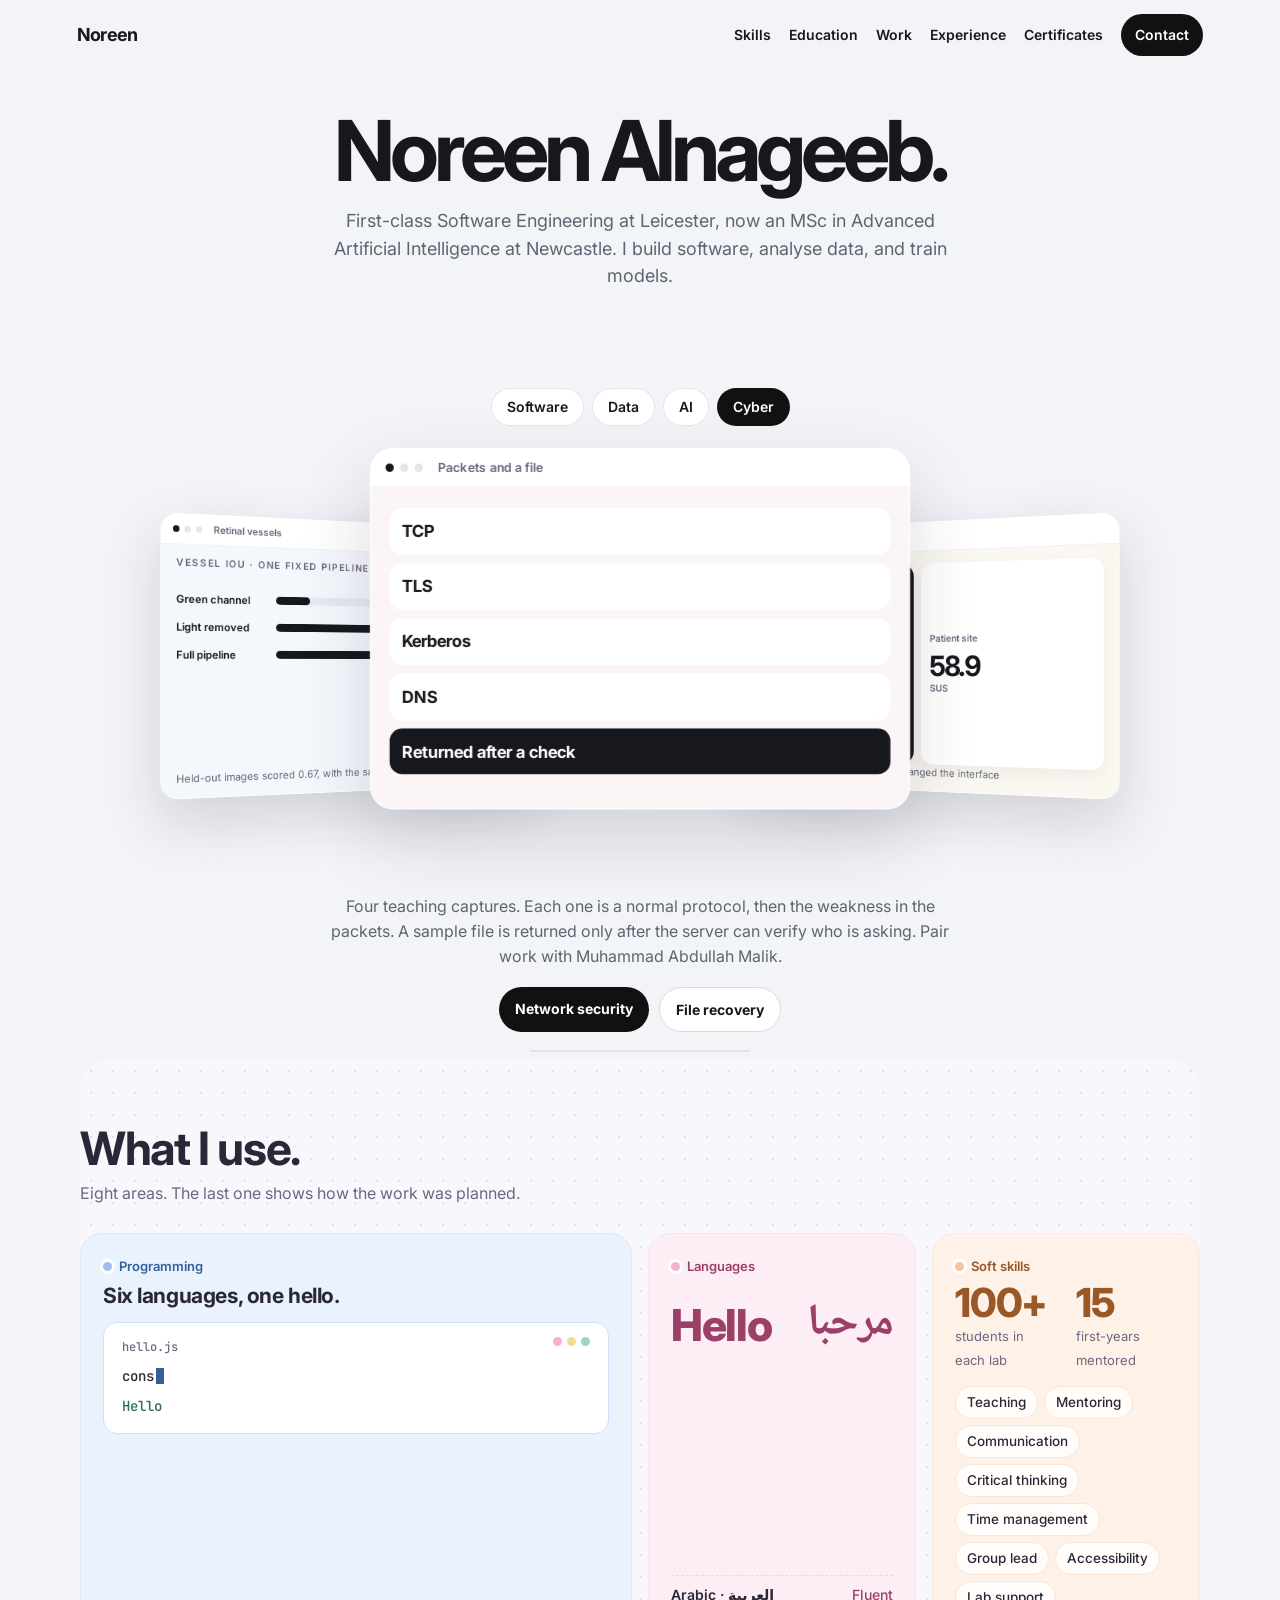
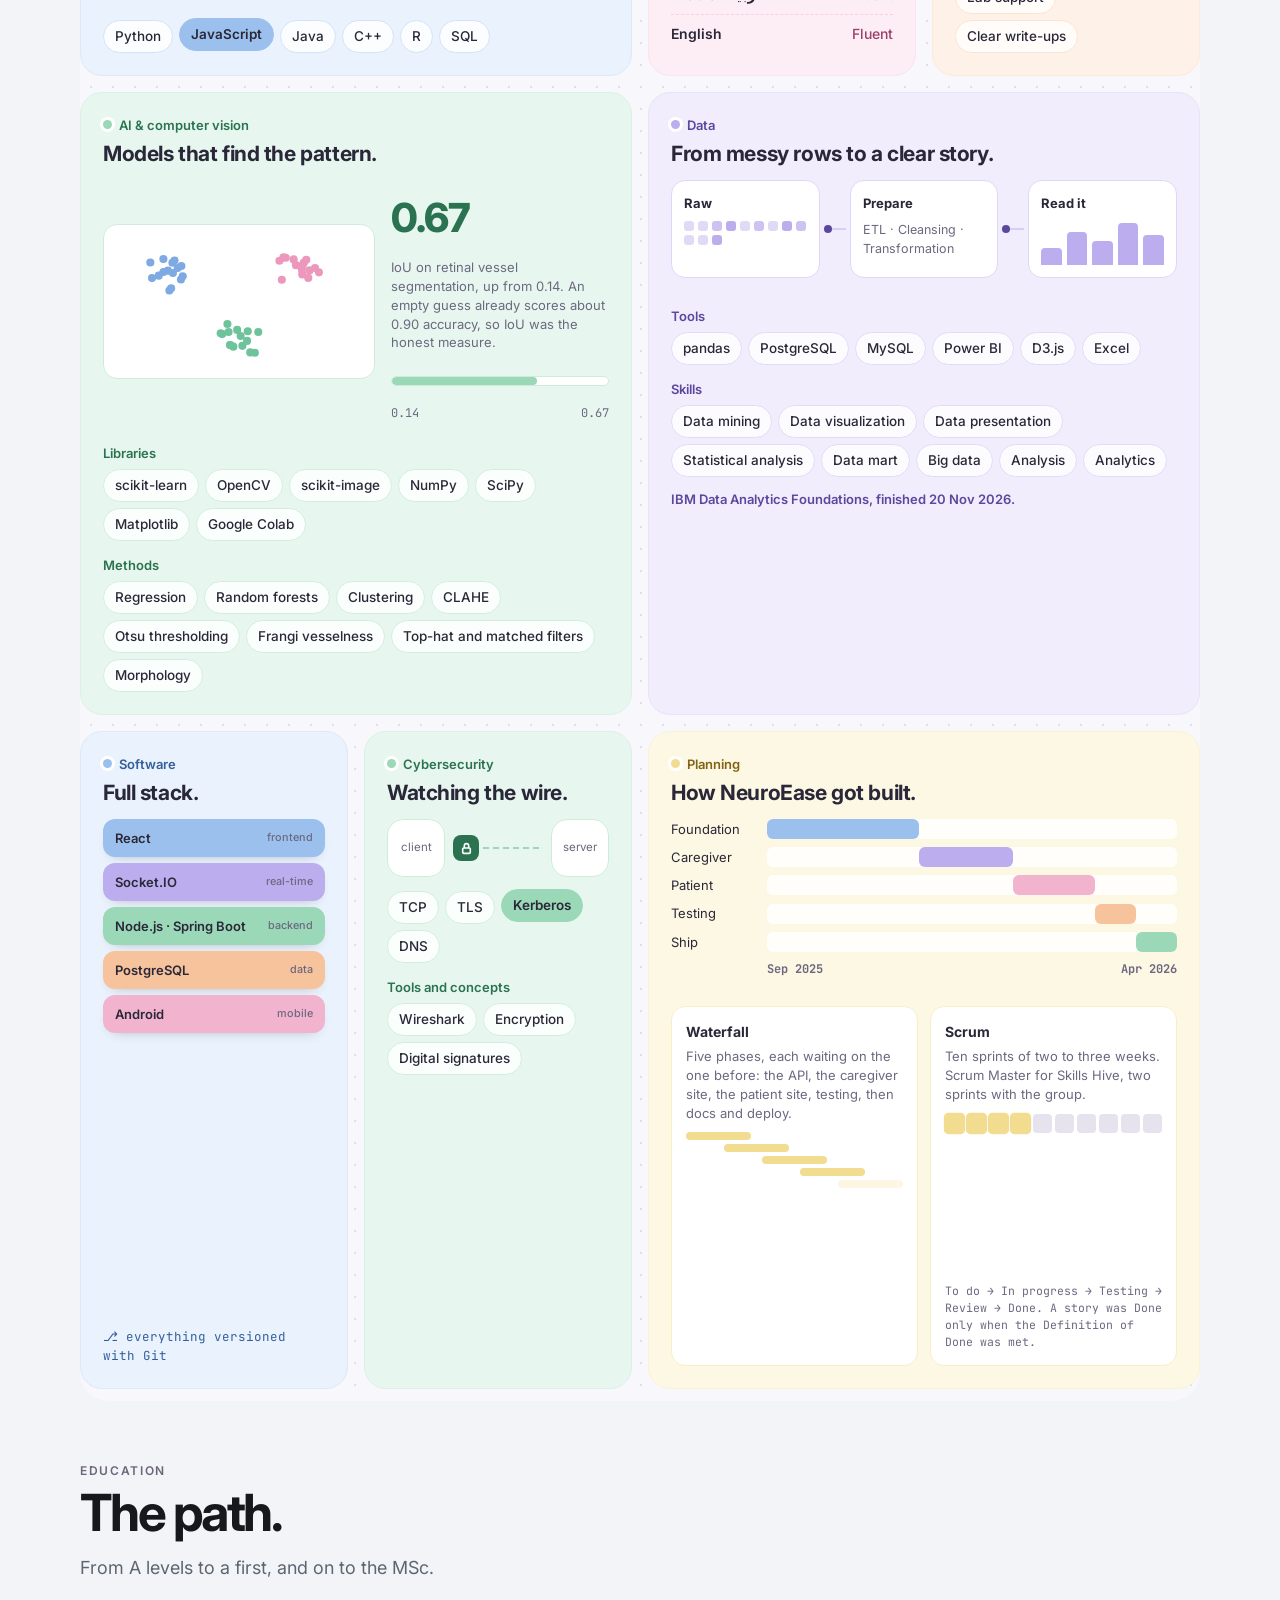
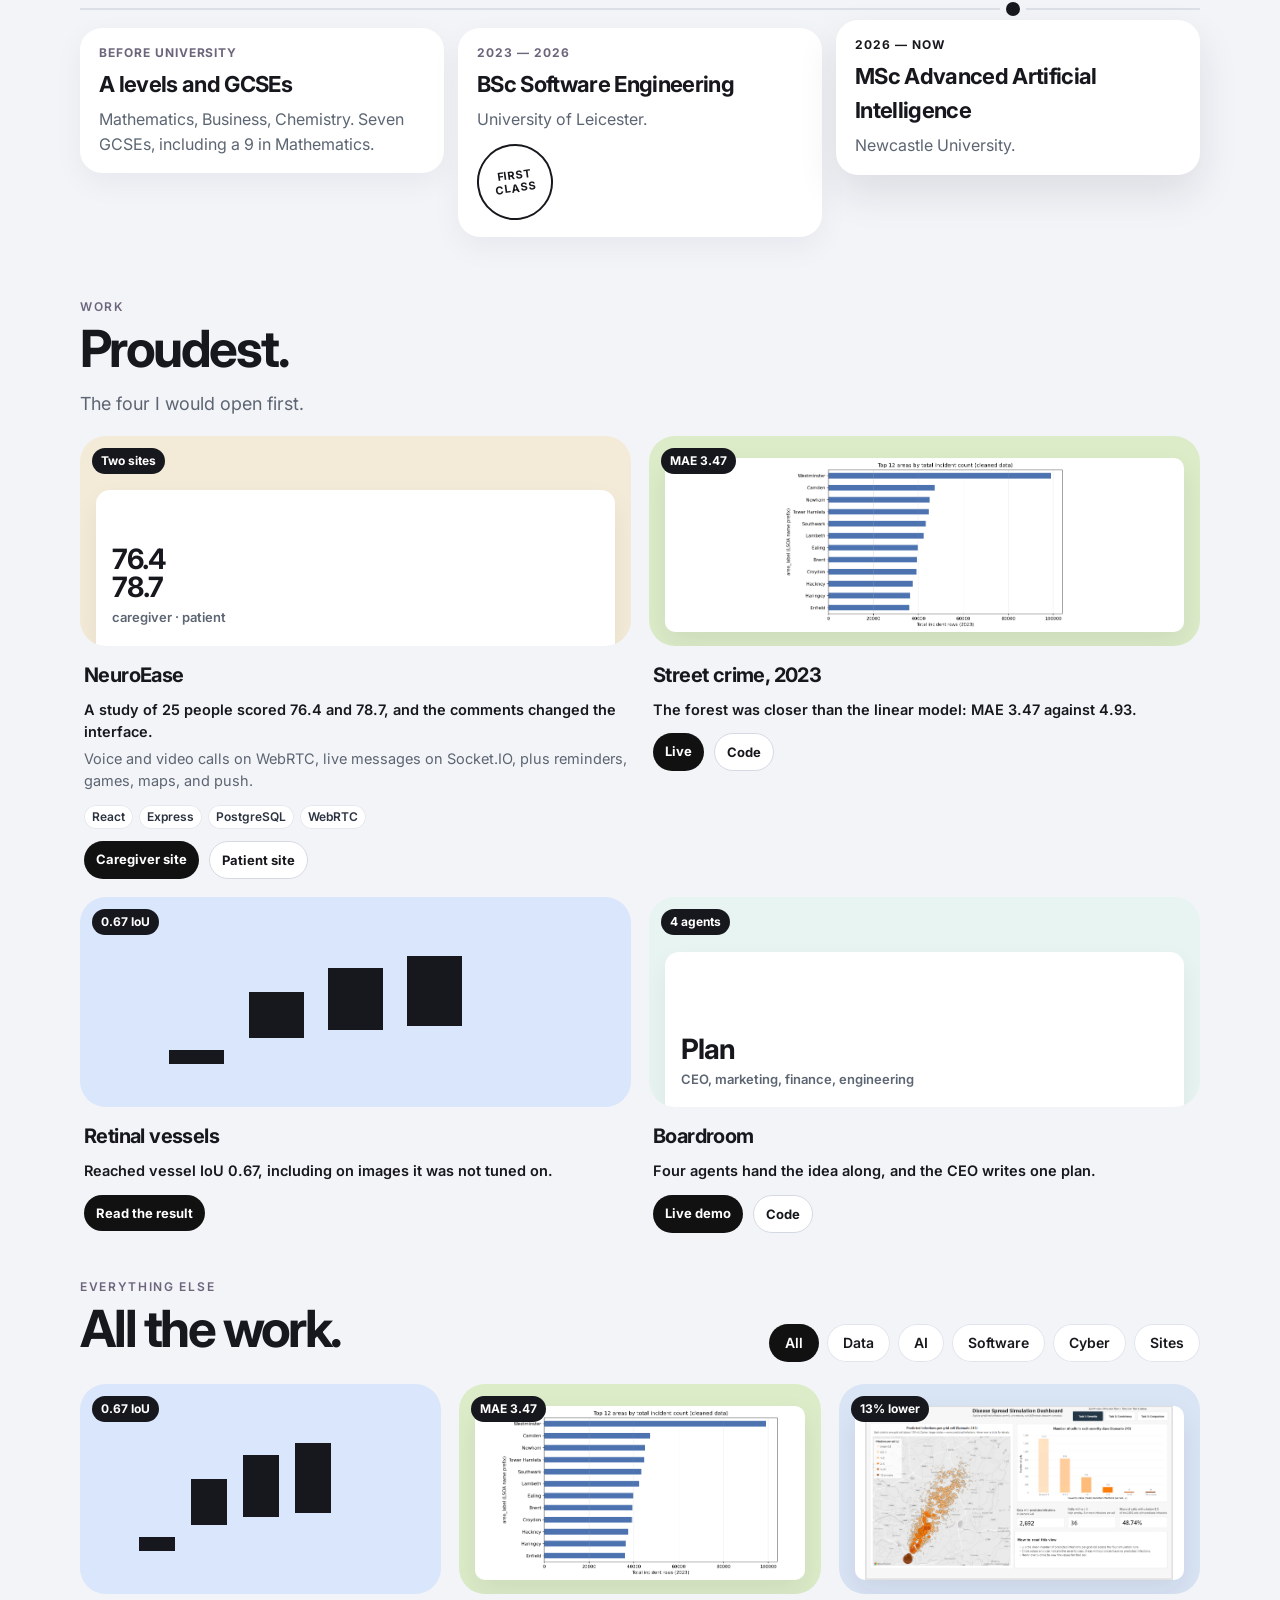
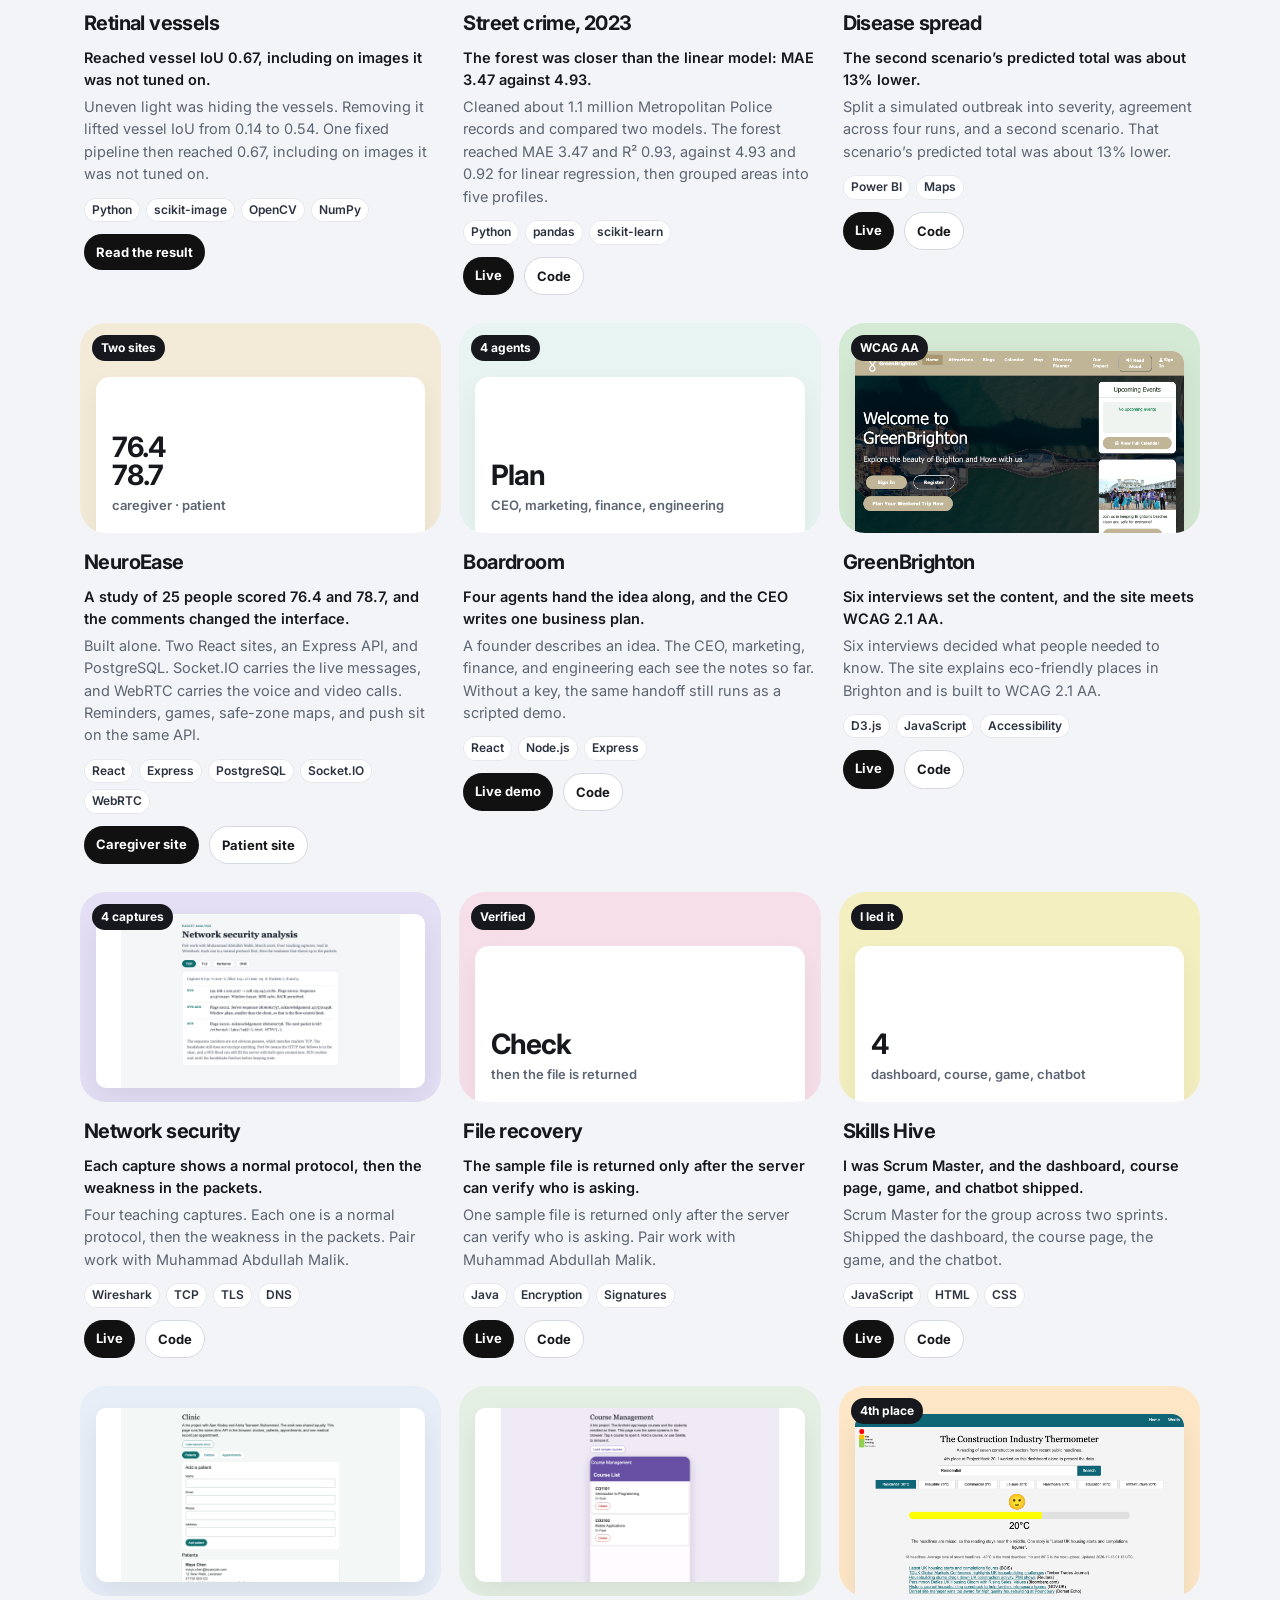
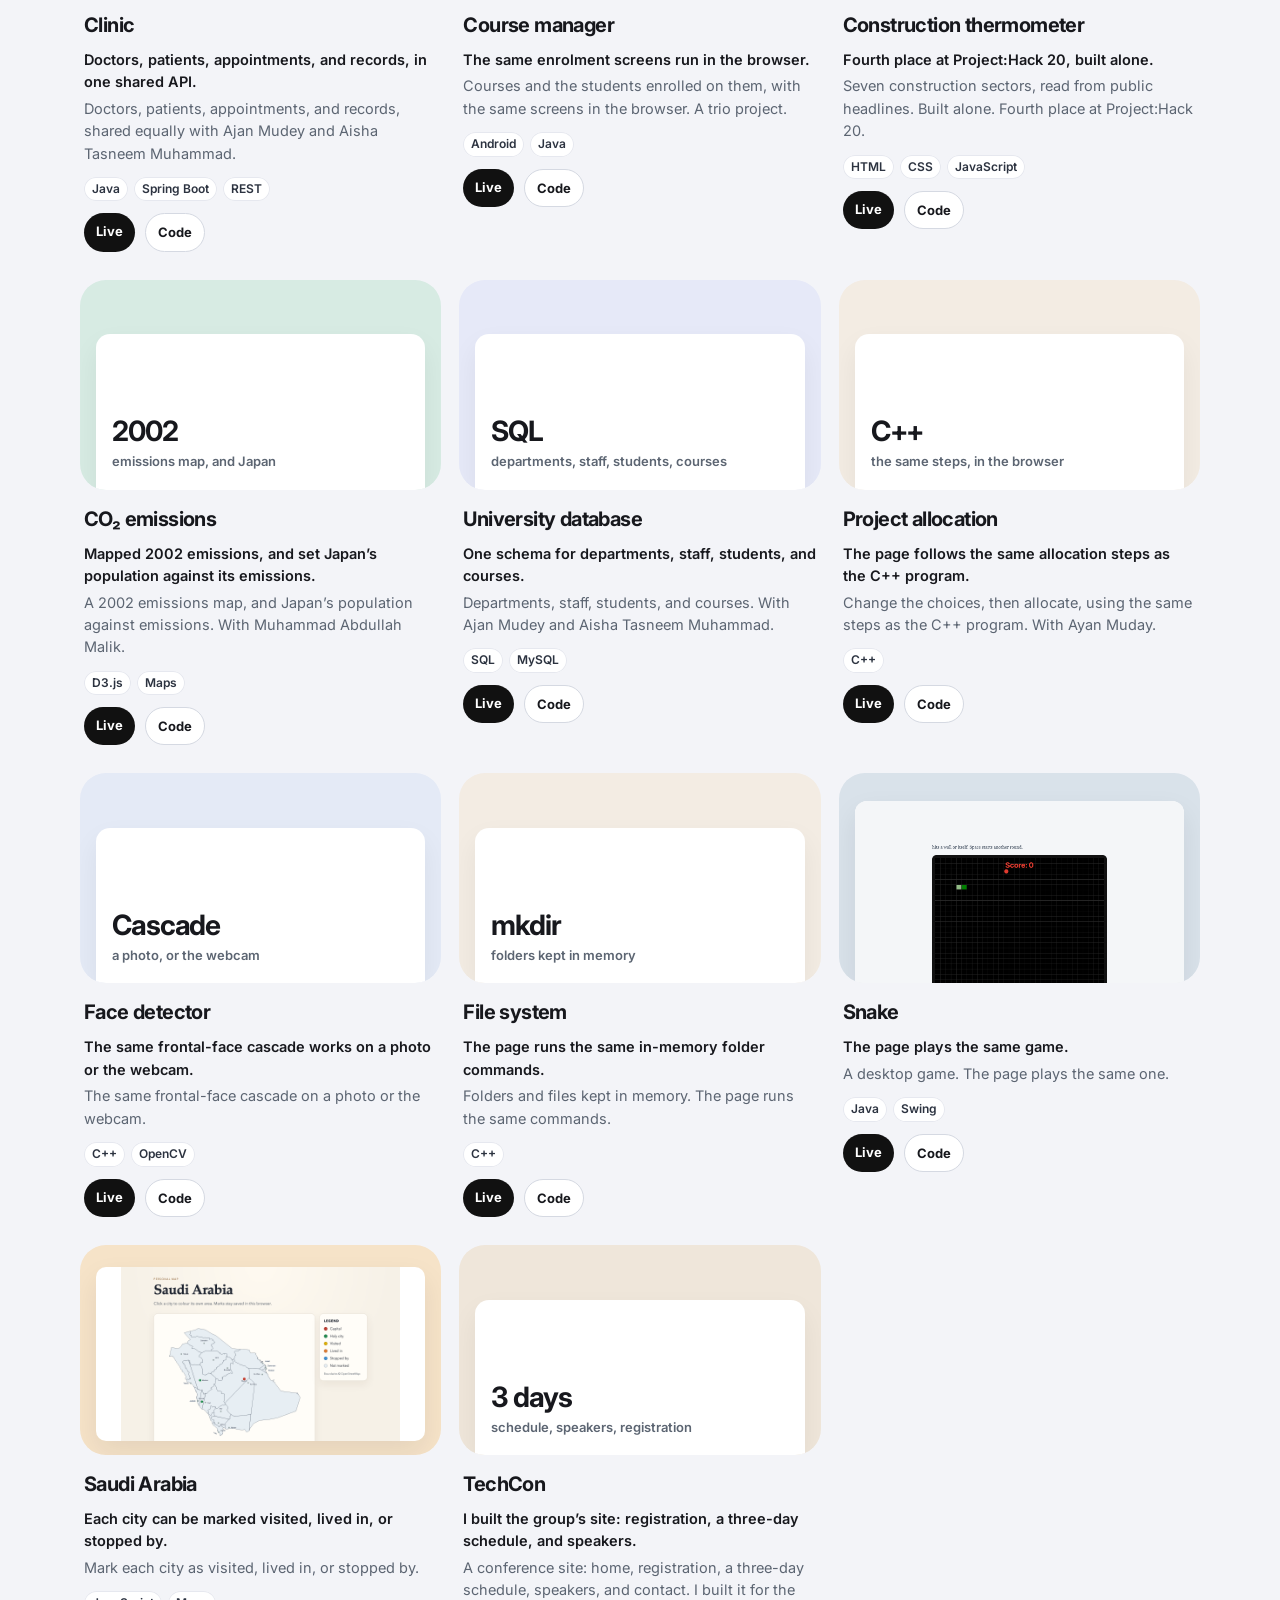
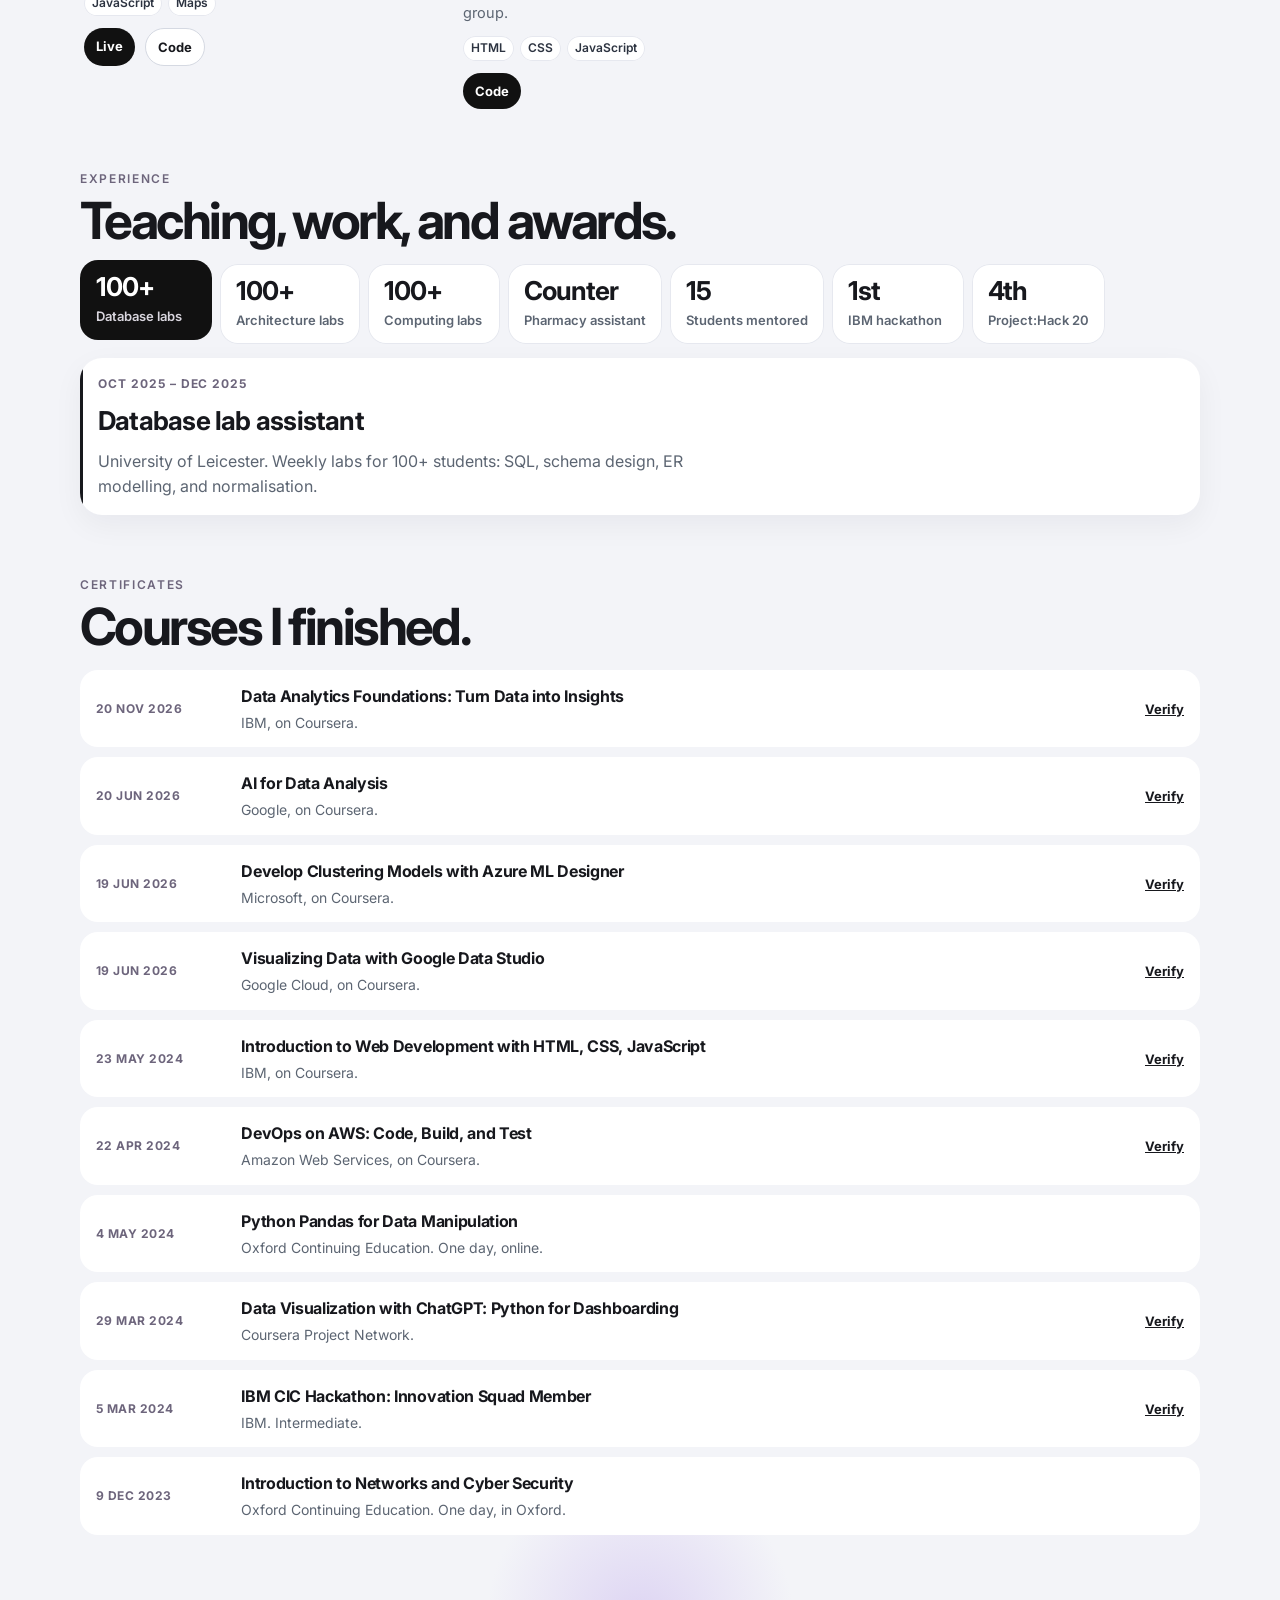
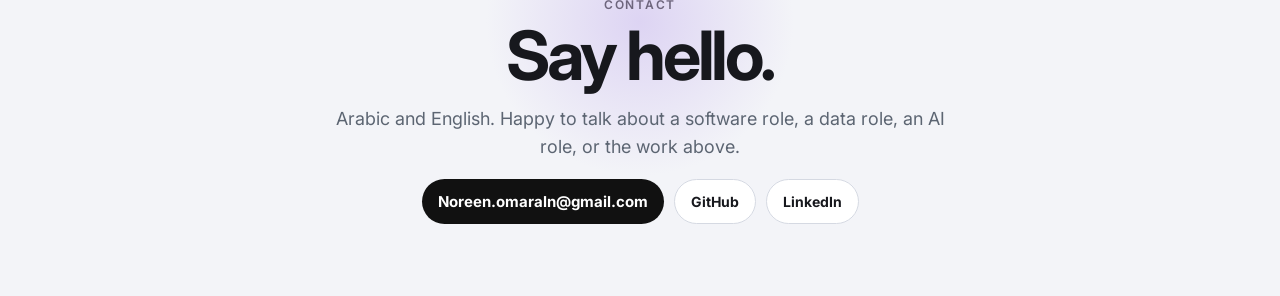
==== index.html @ 2e65e75d "Replace the skills section with the coloured bento, and drop the line above the name." ====
<!DOCTYPE html>
<html lang="en">
<head>
    <meta charset="UTF-8">
    <meta name="viewport" content="width=device-width, initial-scale=1.0">
    <title>Noreen Alnageeb</title>
    <meta name="description" content="Noreen Alnageeb. Software, data, and AI. MSc Advanced Artificial Intelligence at Newcastle. First-class Software Engineering at Leicester.">
    <link rel="preconnect" href="https://fonts.googleapis.com">
    <link rel="preconnect" href="https://fonts.gstatic.com" crossorigin>
    <link href="https://fonts.googleapis.com/css2?family=IBM+Plex+Mono:wght@500&family=Inter:wght@400;500;600;700;800&family=JetBrains+Mono:wght@400;600&family=Noto+Naskh+Arabic:wght@600&display=swap" rel="stylesheet">
    <link rel="stylesheet" href="style.css?v=23">
</head>
<body>
<nav>
    <a class="mark" href="#top">Noreen</a>
    <div class="nav-links">
        <a href="#skills">Skills</a>
        <a href="#education">Education</a>
        <a href="#work">Work</a>
        <a href="#experience">Experience</a>
        <a href="#certificates">Certificates</a>
        <a class="nav-btn" href="#contact">Contact</a>
    </div>
</nav>
<main id="top">
    <header class="hero">
        <h1>Noreen Alnageeb.</h1>
        <p class="lede">First-class Software Engineering at Leicester, now an MSc in Advanced Artificial Intelligence at Newcastle. I build software, analyse data, and train models.</p>
    </header>

    <section class="studio" id="studio" data-theme="software" aria-label="Four kinds of work">
        <div class="prompts" role="tablist" aria-label="Choose a kind of work">
            <button type="button" role="tab" data-show="0" aria-selected="true">Software</button>
            <button type="button" role="tab" data-show="1" aria-selected="false">Data</button>
            <button type="button" role="tab" data-show="2" aria-selected="false">AI</button>
            <button type="button" role="tab" data-show="3" aria-selected="false">Cyber</button>
        </div>
        <div class="orbit" id="orbit">
            <article class="scene" data-scene="0" data-slot="0">
                <div class="window">
                    <div class="chrome"><i></i><i></i><i></i><span>NeuroEase</span></div>
                    <div class="screen warm">
                        <div class="duo">
                            <div class="pane">
                                <small>Caregiver site</small>
                                <strong data-count="76.4">76.4</strong>
                                <span>SUS</span>
                            </div>
                            <div class="pane">
                                <small>Patient site</small>
                                <strong data-count="78.7">78.7</strong>
                                <span>SUS</span>
                            </div>
                        </div>
                        <p class="foot">25 people · the written comments changed the interface</p>
                    </div>
                </div>
            </article>
            <article class="scene" data-scene="1" data-slot="1">
                <div class="window">
                    <div class="chrome"><i></i><i></i><i></i><span>Street crime · 2023</span></div>
                    <div class="screen mint">
                        <p class="mini-k">Test error · lower is closer</p>
                        <div class="cols">
                            <div class="col"><i style="--h:132px"></i><b>4.93</b><span>Linear</span></div>
                            <div class="col win"><i style="--h:92px"></i><b>3.47</b><span>Forest</span></div>
                        </div>
                        <p class="foot">R² 0.92 and 0.93 · about 1.1 million records</p>
                    </div>
                </div>
            </article>
            <article class="scene" data-scene="2" data-slot="2">
                <div class="window">
                    <div class="chrome"><i></i><i></i><i></i><span>Retinal vessels</span></div>
                    <div class="screen ice">
                        <p class="mini-k">Vessel IoU · one fixed pipeline</p>
                        <ul class="iou">
                            <li><span>Green channel</span><i style="--w:14%"></i><b>0.14</b></li>
                            <li><span>Light removed</span><i style="--w:54%"></i><b>0.54</b></li>
                            <li><span>Full pipeline</span><i style="--w:67%"></i><b>0.67</b></li>
                        </ul>
                        <p class="foot">Held-out images scored 0.67, with the same settings</p>
                    </div>
                </div>
            </article>
            <article class="scene" data-scene="3" data-slot="-1">
                <div class="window">
                    <div class="chrome"><i></i><i></i><i></i><span>Packets and a file</span></div>
                    <div class="screen blush">
                        <ol class="pkts">
                            <li style="--i:0">TCP</li>
                            <li style="--i:1">TLS</li>
                            <li style="--i:2">Kerberos</li>
                            <li style="--i:3">DNS</li>
                            <li class="ok" style="--i:4">Returned after a check</li>
                        </ol>
                    </div>
                </div>
            </article>
        </div>
        <div class="stage-copy">
            <p class="stage-line" id="stage-line">Built alone. The caregiver and the patient each have their own site, with WebRTC calls and live messages. A study with 25 people scored 76.4 and 78.7, and the written comments changed the interface.</p>
            <p class="stage-links" id="stage-links">
                <a class="btn" href="https://neuroease-dashboard.onrender.com/">Caregiver site</a>
                <a class="text-link" href="https://neuroease-patient.onrender.com/">Patient site</a>
            </p>
        </div>
        <div class="meter" aria-hidden="true"><i id="meter"></i></div>
    </section>

    <section id="skills" class="reveal">
        <div class="sk-head">
            <h2>What I use.</h2>
            <p>Eight areas. The last one shows how the work was planned.</p>
        </div>
        <div class="bento">
            <article class="tile s2 blue" style="--i:0">
                <div class="tag"><i></i>Programming</div>
                <h3>Six languages, one hello.</h3>
                <div class="term" aria-hidden="true">
                    <div class="meta"><span id="sk-fname">hello.py</span><b><i></i><i></i><i></i></b></div>
                    <div><span id="sk-type"></span><span class="caret"></span></div>
                    <div class="out" id="sk-out">Hello</div>
                </div>
                <ul class="chips push" id="sk-langs">
                    <li>Python</li><li>JavaScript</li><li>Java</li><li>C++</li><li>R</li><li>SQL</li>
                </ul>
            </article>
            <article class="tile pink" style="--i:1">
                <div class="tag"><i></i>Languages</div>
                <div class="hello" aria-hidden="true"><span lang="ar" dir="rtl">مرحبا</span><span>Hello</span></div>
                <div class="push">
                    <div class="lvl"><b>Arabic · العربية</b><span>Fluent</span></div>
                    <div class="lvl"><b>English</b><span>Fluent</span></div>
                </div>
            </article>
            <article class="tile peach" style="--i:2">
                <div class="tag"><i></i>Soft skills</div>
                <div class="nums">
                    <div><b data-count="100" data-suffix="+">0</b><span>students in each lab</span></div>
                    <div><b data-count="15">0</b><span>first-years mentored</span></div>
                </div>
                <ul class="chips push"><li>Teaching</li><li>Mentoring</li><li>Communication</li><li>Critical thinking</li><li>Time management</li><li>Group lead</li><li>Accessibility</li><li>Lab support</li><li>Clear write-ups</li></ul>
            </article>
            <article class="tile s2 mint" style="--i:3">
                <div class="tag"><i></i>AI &amp; computer vision</div>
                <h3>Models that find the pattern.</h3>
                <div class="ai-wrap">
                    <svg class="scatter" id="sk-scatter" viewBox="0 0 300 170" role="img" aria-label="Dots grouping into three clusters"></svg>
                    <div class="iou">
                        <b>0.67</b>
                        <p>IoU on retinal vessel segmentation, up from 0.14. An empty guess already scores about 0.90 accuracy, so IoU was the honest measure.</p>
                        <div class="meter"><i></i></div>
                        <div class="meter-l"><span>0.14</span><span>0.67</span></div>
                    </div>
                </div>
                <div class="sub">Libraries</div>
                <ul class="chips"><li>scikit-learn</li><li>OpenCV</li><li>scikit-image</li><li>NumPy</li><li>SciPy</li><li>Matplotlib</li><li>Google Colab</li></ul>
                <div class="sub">Methods</div>
                <ul class="chips"><li>Regression</li><li>Random forests</li><li>Clustering</li><li>CLAHE</li><li>Otsu thresholding</li><li>Frangi vesselness</li><li>Top-hat and matched filters</li><li>Morphology</li></ul>
            </article>
            <article class="tile s2 lav" style="--i:4">
                <div class="tag"><i></i>Data</div>
                <h3>From messy rows to a clear story.</h3>
                <div class="pipe">
                    <div class="stage"><b>Raw</b><div class="raw" aria-hidden="true"><i></i><i></i><i></i><i></i><i></i><i></i><i></i><i></i><i></i><i></i><i></i><i></i></div></div>
                    <div class="conn" aria-hidden="true"></div>
                    <div class="stage"><b>Prepare</b><small>ETL · Cleansing · Transformation</small></div>
                    <div class="conn b" aria-hidden="true"></div>
                    <div class="stage"><b>Read it</b><div class="bars" aria-hidden="true"><i style="--h:40%"></i><i style="--h:75%"></i><i style="--h:55%"></i><i style="--h:95%"></i><i style="--h:68%"></i></div></div>
                </div>
                <div class="sub">Tools</div>
                <ul class="chips"><li>pandas</li><li>PostgreSQL</li><li>MySQL</li><li>Power BI</li><li>D3.js</li><li>Excel</li></ul>
                <div class="sub">Skills</div>
                <ul class="chips"><li>Data mining</li><li>Data visualization</li><li>Data presentation</li><li>Statistical analysis</li><li>Data mart</li><li>Big data</li><li>Analysis</li><li>Analytics</li></ul>
                <p class="note">IBM Data Analytics Foundations, finished 20 Nov 2026.</p>
            </article>
            <article class="tile blue" style="--i:5">
                <div class="tag"><i></i>Software</div>
                <h3>Full stack.</h3>
                <div class="stack">
                    <div class="layer" style="--n:0;--b:var(--blue)">React <small>frontend</small></div>
                    <div class="layer" style="--n:1;--b:var(--lav)">Socket.IO <small>real-time</small></div>
                    <div class="layer" style="--n:2;--b:var(--mint)">Node.js · Spring Boot <small>backend</small></div>
                    <div class="layer" style="--n:3;--b:var(--peach)">PostgreSQL <small>data</small></div>
                    <div class="layer" style="--n:4;--b:var(--pink)">Android <small>mobile</small></div>
                </div>
                <div class="git push">⎇ everything versioned with Git</div>
            </article>
            <article class="tile mint" style="--i:6">
                <div class="tag"><i></i>Cybersecurity</div>
                <h3>Watching the wire.</h3>
                <div class="net" aria-hidden="true">
                    <div class="node">client</div>
                    <div class="wire"><div class="pkt"><svg viewBox="0 0 24 24" fill="none" stroke="#fff" stroke-width="3"><rect x="5" y="11" width="14" height="10" rx="2"/><path d="M8 11V7a4 4 0 0 1 8 0v4"/></svg></div></div>
                    <div class="node">server</div>
                </div>
                <ul class="chips" id="sk-proto"><li>TCP</li><li>TLS</li><li>Kerberos</li><li>DNS</li></ul>
                <div class="sub">Tools and concepts</div>
                <ul class="chips"><li>Wireshark</li><li>Encryption</li><li>Digital signatures</li></ul>
            </article>
            <article class="tile s2 butter" style="--i:7">
                <div class="tag"><i></i>Planning</div>
                <h3>How NeuroEase got built.</h3>
                <div class="gantt">
                    <span>Foundation</span><div class="track"><i style="--l:0%;--w:37%;--c:var(--blue)"></i></div>
                    <span>Caregiver</span><div class="track"><i style="--l:37%;--w:23%;--c:var(--lav);transition-delay:.15s"></i></div>
                    <span>Patient</span><div class="track"><i style="--l:60%;--w:20%;--c:var(--pink);transition-delay:.3s"></i></div>
                    <span>Testing</span><div class="track"><i style="--l:80%;--w:10%;--c:var(--peach);transition-delay:.45s"></i></div>
                    <span>Ship</span><div class="track"><i style="--l:90%;--w:10%;--c:var(--mint);transition-delay:.6s"></i></div>
                    <div class="axis"><span>Sep 2025</span><span>Apr 2026</span></div>
                </div>
                <div class="minis push">
                    <div class="mini">
                        <b>Waterfall</b>
                        <p>Five phases, each waiting on the one before: the API, the caregiver site, the patient site, testing, then docs and deploy.</p>
                        <div class="falls" id="sk-falls"><i style="--n:0"></i><i style="--n:1"></i><i style="--n:2"></i><i style="--n:3"></i><i style="--n:4"></i></div>
                    </div>
                    <div class="mini">
                        <b>Scrum</b>
                        <p>Ten sprints of two to three weeks. Scrum Master for Skills Hive, two sprints with the group.</p>
                        <div class="sprints" id="sk-sprints"><i></i><i></i><i></i><i></i><i></i><i></i><i></i><i></i><i></i><i></i></div>
                        <div class="cols">To do → In progress → Testing → Review → Done. A story was Done only when the Definition of Done was met.</div>
                    </div>
                </div>
            </article>
        </div>
    </section>

    <section id="education" class="reveal">
        <p class="kicker">Education</p>
        <h2>The path.</h2>
        <p class="lede">From A levels to a first, and on to the MSc.</p>
        <div class="rail">
            <div class="rail-line" aria-hidden="true"><i class="bead"></i></div>
            <div class="stops" role="tablist" aria-label="Education">
                <button type="button" class="stop" role="tab" data-edu="0" aria-selected="false">
                    <p class="year">Before university</p>
                    <h3>A levels and GCSEs</h3>
                    <p>Mathematics, Business, Chemistry. Seven GCSEs, including a 9 in Mathematics.</p>
                </button>
                <button type="button" class="stop" role="tab" data-edu="1" aria-selected="false">
                    <p class="year">2023 — 2026</p>
                    <h3>BSc Software Engineering</h3>
                    <p>University of Leicester.</p>
                    <span class="stamp">First<br>class</span>
                </button>
                <button type="button" class="stop now is-on" role="tab" data-edu="2" aria-selected="true">
                    <p class="year">2026 — now</p>
                    <h3>MSc Advanced Artificial Intelligence</h3>
                    <p>Newcastle University.</p>
                </button>
            </div>
        </div>
    </section>

    <section id="work" class="reveal">
        <p class="kicker">Work</p>
        <h2>Proudest.</h2>
        <p class="lede">The four I would open first.</p>
        <div class="proud">
            <article class="pcard tilt">
                <a class="pmedia" style="--mat:#f3ead8" href="https://neuroease-dashboard.onrender.com/" aria-label="NeuroEase"><span class="flag">Two sites</span><span class="paper" aria-hidden="true"><b>76.4</b><b>78.7</b><small>caregiver · patient</small></span></a>
                <div class="pbody">
                    <h3><a href="https://neuroease-dashboard.onrender.com/">NeuroEase</a></h3>
                    <p class="got">A study of 25 people scored 76.4 and 78.7, and the comments changed the interface.</p>
                    <p class="did">Voice and video calls on WebRTC, live messages on Socket.IO, plus reminders, games, maps, and push.</p>
                    <ul class="boxes"><li>React</li><li>Express</li><li>PostgreSQL</li><li>WebRTC</li></ul>
                    <p class="links mini"><a href="https://neuroease-dashboard.onrender.com/">Caregiver site</a><a class="ghost" href="https://neuroease-patient.onrender.com/">Patient site</a></p>
                </div>
            </article>
            <article class="pcard tilt">
                <a class="pmedia fit" style="--mat:#dcecc8" href="https://nno3.github.io/street-crime/"><span class="flag">MAE 3.47</span><img src="images/crime.png" alt="Bar chart of London areas with the most street incidents in 2023."></a>
                <div class="pbody">
                    <h3><a href="https://nno3.github.io/street-crime/">Street crime, 2023</a></h3>
                    <p class="got">The forest was closer than the linear model: MAE 3.47 against 4.93.</p>
                    <p class="links mini"><a href="https://nno3.github.io/street-crime/">Live</a><a class="ghost" href="https://github.com/nno3/street-crime">Code</a></p>
                </div>
            </article>
            <article class="pcard tilt">
                <a class="pmedia retina" style="--mat:#d9e6fb" href="retina.html" aria-label="Retinal vessels"><span class="flag">0.67 IoU</span></a>
                <div class="pbody">
                    <h3><a href="retina.html">Retinal vessels</a></h3>
                    <p class="got">Reached vessel IoU 0.67, including on images it was not tuned on.</p>
                    <p class="links mini"><a href="retina.html">Read the result</a></p>
                </div>
            </article>
            <article class="pcard tilt">
                <a class="pmedia" style="--mat:#e7f4f1" href="boardroom/index.html" aria-label="Boardroom"><span class="flag">4 agents</span><span class="paper" aria-hidden="true"><b>Plan</b><small>CEO, marketing, finance, engineering</small></span></a>
                <div class="pbody">
                    <h3><a href="boardroom/index.html">Boardroom</a></h3>
                    <p class="got">Four agents hand the idea along, and the CEO writes one plan.</p>
                    <p class="links mini"><a href="boardroom/index.html">Live demo</a><a class="ghost" href="https://github.com/nno3/boardroom">Code</a></p>
                </div>
            </article>
        </div>
        <div class="work-head">
            <div>
                <p class="kicker">Everything else</p>
                <h2>All the work.</h2>
            </div>
            <div class="filters" role="tablist" aria-label="Filter projects">
                <button type="button" data-filter="all" aria-selected="true">All</button>
                <button type="button" data-filter="data" aria-selected="false">Data</button>
                <button type="button" data-filter="ai" aria-selected="false">AI</button>
                <button type="button" data-filter="software" aria-selected="false">Software</button>
                <button type="button" data-filter="cyber" aria-selected="false">Cyber</button>
                <button type="button" data-filter="site" aria-selected="false">Sites</button>
            </div>
        </div>
        <div class="grid" id="grid">
            <article class="pcard" data-kind="ai">
                <a class="pmedia retina" style="--mat:#d9e6fb" href="retina.html" aria-label="Retinal vessel result"><span class="flag">0.67 IoU</span></a>
                <div class="pbody">
                    <h3><a href="retina.html">Retinal vessels</a></h3>
                    <p class="got">Reached vessel IoU 0.67, including on images it was not tuned on.</p>
                    <p class="did">Uneven light was hiding the vessels. Removing it lifted vessel IoU from 0.14 to 0.54. One fixed pipeline then reached 0.67, including on images it was not tuned on.</p>
                    <ul class="boxes"><li>Python</li><li>scikit-image</li><li>OpenCV</li><li>NumPy</li></ul>
                    <p class="links mini"><a href="retina.html">Read the result</a></p>
                </div>
            </article>
            <article class="pcard" data-kind="data">
                <a class="pmedia fit" style="--mat:#dcecc8" href="https://nno3.github.io/street-crime/"><span class="flag">MAE 3.47</span><img src="images/crime.png" alt="Bar chart of London areas with the most street incidents in 2023."></a>
                <div class="pbody">
                    <h3><a href="https://nno3.github.io/street-crime/">Street crime, 2023</a></h3>
                    <p class="got">The forest was closer than the linear model: MAE 3.47 against 4.93.</p>
                    <p class="did">Cleaned about 1.1 million Metropolitan Police records and compared two models. The forest reached MAE 3.47 and R² 0.93, against 4.93 and 0.92 for linear regression, then grouped areas into five profiles.</p>
                    <ul class="boxes"><li>Python</li><li>pandas</li><li>scikit-learn</li></ul>
                    <p class="links mini"><a href="https://nno3.github.io/street-crime/">Live</a><a class="ghost" href="https://github.com/nno3/street-crime">Code</a></p>
                </div>
            </article>
            <article class="pcard" data-kind="data">
                <a class="pmedia fit" style="--mat:#d9e4f5" href="https://nno3.github.io/disease-spread/"><span class="flag">13% lower</span><img src="images/disease.png" alt="Disease spread dashboard for scenario 245."></a>
                <div class="pbody">
                    <h3><a href="https://nno3.github.io/disease-spread/">Disease spread</a></h3>
                    <p class="got">The second scenario’s predicted total was about 13% lower.</p>
                    <p class="did">Split a simulated outbreak into severity, agreement across four runs, and a second scenario. That scenario’s predicted total was about 13% lower.</p>
                    <ul class="boxes"><li>Power BI</li><li>Maps</li></ul>
                    <p class="links mini"><a href="https://nno3.github.io/disease-spread/">Live</a><a class="ghost" href="https://github.com/nno3/disease-spread">Code</a></p>
                </div>
            </article>
            <article class="pcard" data-kind="software">
                <a class="pmedia" style="--mat:#f3ead8" href="https://neuroease-dashboard.onrender.com/" aria-label="NeuroEase"><span class="flag">Two sites</span><span class="paper" aria-hidden="true"><b>76.4</b><b>78.7</b><small>caregiver · patient</small></span></a>
                <div class="pbody">
                    <h3><a href="https://neuroease-dashboard.onrender.com/">NeuroEase</a></h3>
                    <p class="got">A study of 25 people scored 76.4 and 78.7, and the comments changed the interface.</p>
                    <p class="did">Built alone. Two React sites, an Express API, and PostgreSQL. Socket.IO carries the live messages, and WebRTC carries the voice and video calls. Reminders, games, safe-zone maps, and push sit on the same API.</p>
                    <ul class="boxes"><li>React</li><li>Express</li><li>PostgreSQL</li><li>Socket.IO</li><li>WebRTC</li></ul>
                    <p class="links mini"><a href="https://neuroease-dashboard.onrender.com/">Caregiver site</a><a class="ghost" href="https://neuroease-patient.onrender.com/">Patient site</a></p>
                </div>
            </article>
            <article class="pcard" data-kind="ai">
                <a class="pmedia" style="--mat:#e7f4f1" href="boardroom/index.html" aria-label="Boardroom"><span class="flag">4 agents</span><span class="paper" aria-hidden="true"><b>Plan</b><small>CEO, marketing, finance, engineering</small></span></a>
                <div class="pbody">
                    <h3><a href="boardroom/index.html">Boardroom</a></h3>
                    <p class="got">Four agents hand the idea along, and the CEO writes one business plan.</p>
                    <p class="did">A founder describes an idea. The CEO, marketing, finance, and engineering each see the notes so far. Without a key, the same handoff still runs as a scripted demo.</p>
                    <ul class="boxes"><li>React</li><li>Node.js</li><li>Express</li></ul>
                    <p class="links mini"><a href="boardroom/index.html">Live demo</a><a class="ghost" href="https://github.com/nno3/boardroom">Code</a></p>
                </div>
            </article>
            <article class="pcard" data-kind="site">
                <a class="pmedia" style="--mat:#d5ead4" href="https://nno3.github.io/BrightonGreen/"><span class="flag">WCAG AA</span><img src="images/greenbrighton.png" alt="GreenBrighton homepage."></a>
                <div class="pbody">
                    <h3><a href="https://nno3.github.io/BrightonGreen/">GreenBrighton</a></h3>
                    <p class="got">Six interviews set the content, and the site meets WCAG 2.1 AA.</p>
                    <p class="did">Six interviews decided what people needed to know. The site explains eco-friendly places in Brighton and is built to WCAG 2.1 AA.</p>
                    <ul class="boxes"><li>D3.js</li><li>JavaScript</li><li>Accessibility</li></ul>
                    <p class="links mini"><a href="https://nno3.github.io/BrightonGreen/">Live</a><a class="ghost" href="https://github.com/nno3/BrightonGreen">Code</a></p>
                </div>
            </article>
            <article class="pcard" data-kind="cyber">
                <a class="pmedia fit" style="--mat:#e4dff5" href="https://nno3.github.io/network-security/"><span class="flag">4 captures</span><img src="images/network.png" alt="Network security page on the TCP tab."></a>
                <div class="pbody">
                    <h3><a href="https://nno3.github.io/network-security/">Network security</a></h3>
                    <p class="got">Each capture shows a normal protocol, then the weakness in the packets.</p>
                    <p class="did">Four teaching captures. Each one is a normal protocol, then the weakness in the packets. Pair work with Muhammad Abdullah Malik.</p>
                    <ul class="boxes"><li>Wireshark</li><li>TCP</li><li>TLS</li><li>DNS</li></ul>
                    <p class="links mini"><a href="https://nno3.github.io/network-security/">Live</a><a class="ghost" href="https://github.com/nno3/network-security">Code</a></p>
                </div>
            </article>
            <article class="pcard" data-kind="cyber">
                <a class="pmedia" style="--mat:#f6dfe8" href="https://nno3.github.io/file-recovery/" aria-label="File recovery"><span class="flag">Verified</span><span class="paper" aria-hidden="true"><b>Check</b><small>then the file is returned</small></span></a>
                <div class="pbody">
                    <h3><a href="https://nno3.github.io/file-recovery/">File recovery</a></h3>
                    <p class="got">The sample file is returned only after the server can verify who is asking.</p>
                    <p class="did">One sample file is returned only after the server can verify who is asking. Pair work with Muhammad Abdullah Malik.</p>
                    <ul class="boxes"><li>Java</li><li>Encryption</li><li>Signatures</li></ul>
                    <p class="links mini"><a href="https://nno3.github.io/file-recovery/">Live</a><a class="ghost" href="https://github.com/nno3/file-recovery">Code</a></p>
                </div>
            </article>
            <article class="pcard" data-kind="software">
                <a class="pmedia" style="--mat:#f3efc0" href="https://nno3.github.io/skills-hive/" aria-label="Skills Hive"><span class="flag">I led it</span><span class="paper" aria-hidden="true"><b>4</b><small>dashboard, course, game, chatbot</small></span></a>
                <div class="pbody">
                    <h3><a href="https://nno3.github.io/skills-hive/">Skills Hive</a></h3>
                    <p class="got">I was Scrum Master, and the dashboard, course page, game, and chatbot shipped.</p>
                    <p class="did">Scrum Master for the group across two sprints. Shipped the dashboard, the course page, the game, and the chatbot.</p>
                    <ul class="boxes"><li>JavaScript</li><li>HTML</li><li>CSS</li></ul>
                    <p class="links mini"><a href="https://nno3.github.io/skills-hive/">Live</a><a class="ghost" href="https://github.com/nno3/skills-hive">Code</a></p>
                </div>
            </article>
            <article class="pcard" data-kind="software">
                <a class="pmedia fit" style="--mat:#e7eef8" href="https://nno3.github.io/clinic-api/"><img src="images/clinic.png" alt="Clinic page with tabs."></a>
                <div class="pbody">
                    <h3><a href="https://nno3.github.io/clinic-api/">Clinic</a></h3>
                    <p class="got">Doctors, patients, appointments, and records, in one shared API.</p>
                    <p class="did">Doctors, patients, appointments, and records, shared equally with Ajan Mudey and Aisha Tasneem Muhammad.</p>
                    <ul class="boxes"><li>Java</li><li>Spring Boot</li><li>REST</li></ul>
                    <p class="links mini"><a href="https://nno3.github.io/clinic-api/">Live</a><a class="ghost" href="https://github.com/nno3/clinic-api">Code</a></p>
                </div>
            </article>
            <article class="pcard" data-kind="software">
                <a class="pmedia fit" style="--mat:#e5f0e4" href="https://nno3.github.io/course-manager/"><img src="images/course.png" alt="Course manager showing two courses."></a>
                <div class="pbody">
                    <h3><a href="https://nno3.github.io/course-manager/">Course manager</a></h3>
                    <p class="got">The same enrolment screens run in the browser.</p>
                    <p class="did">Courses and the students enrolled on them, with the same screens in the browser. A trio project.</p>
                    <ul class="boxes"><li>Android</li><li>Java</li></ul>
                    <p class="links mini"><a href="https://nno3.github.io/course-manager/">Live</a><a class="ghost" href="https://github.com/nno3/course-manager">Code</a></p>
                </div>
            </article>
            <article class="pcard" data-kind="data">
                <a class="pmedia" style="--mat:#fde7c7" href="https://nno3.github.io/construction-thermometer/"><span class="flag">4th place</span><img src="images/thermometer.png" alt="Construction thermometer showing Residential at 20 degrees."></a>
                <div class="pbody">
                    <h3><a href="https://nno3.github.io/construction-thermometer/">Construction thermometer</a></h3>
                    <p class="got">Fourth place at Project:Hack 20, built alone.</p>
                    <p class="did">Seven construction sectors, read from public headlines. Built alone. Fourth place at Project:Hack 20.</p>
                    <ul class="boxes"><li>HTML</li><li>CSS</li><li>JavaScript</li></ul>
                    <p class="links mini"><a href="https://nno3.github.io/construction-thermometer/">Live</a><a class="ghost" href="https://github.com/nno3/construction-thermometer">Code</a></p>
                </div>
            </article>
            <article class="pcard" data-kind="data">
                <a class="pmedia" style="--mat:#d7ebe3" href="https://nno3.github.io/co2-emissions/" aria-label="CO₂ emissions"><span class="paper" aria-hidden="true"><b>2002</b><small>emissions map, and Japan</small></span></a>
                <div class="pbody">
                    <h3><a href="https://nno3.github.io/co2-emissions/">CO₂ emissions</a></h3>
                    <p class="got">Mapped 2002 emissions, and set Japan’s population against its emissions.</p>
                    <p class="did">A 2002 emissions map, and Japan’s population against emissions. With Muhammad Abdullah Malik.</p>
                    <ul class="boxes"><li>D3.js</li><li>Maps</li></ul>
                    <p class="links mini"><a href="https://nno3.github.io/co2-emissions/">Live</a><a class="ghost" href="https://github.com/nno3/co2-emissions">Code</a></p>
                </div>
            </article>
            <article class="pcard" data-kind="software">
                <a class="pmedia" style="--mat:#e6e9f8" href="https://nno3.github.io/university-database/" aria-label="University database"><span class="paper" aria-hidden="true"><b>SQL</b><small>departments, staff, students, courses</small></span></a>
                <div class="pbody">
                    <h3><a href="https://nno3.github.io/university-database/">University database</a></h3>
                    <p class="got">One schema for departments, staff, students, and courses.</p>
                    <p class="did">Departments, staff, students, and courses. With Ajan Mudey and Aisha Tasneem Muhammad.</p>
                    <ul class="boxes"><li>SQL</li><li>MySQL</li></ul>
                    <p class="links mini"><a href="https://nno3.github.io/university-database/">Live</a><a class="ghost" href="https://github.com/nno3/university-database">Code</a></p>
                </div>
            </article>
            <article class="pcard" data-kind="software">
                <a class="pmedia" style="--mat:#f3ece3" href="https://nno3.github.io/project-allocation/" aria-label="Project allocation"><span class="paper" aria-hidden="true"><b>C++</b><small>the same steps, in the browser</small></span></a>
                <div class="pbody">
                    <h3><a href="https://nno3.github.io/project-allocation/">Project allocation</a></h3>
                    <p class="got">The page follows the same allocation steps as the C++ program.</p>
                    <p class="did">Change the choices, then allocate, using the same steps as the C++ program. With Ayan Muday.</p>
                    <ul class="boxes"><li>C++</li></ul>
                    <p class="links mini"><a href="https://nno3.github.io/project-allocation/">Live</a><a class="ghost" href="https://github.com/nno3/project-allocation">Code</a></p>
                </div>
            </article>
            <article class="pcard" data-kind="ai">
                <a class="pmedia" style="--mat:#e4eaf6" href="https://nno3.github.io/face-detector/" aria-label="Face detector"><span class="paper" aria-hidden="true"><b>Cascade</b><small>a photo, or the webcam</small></span></a>
                <div class="pbody">
                    <h3><a href="https://nno3.github.io/face-detector/">Face detector</a></h3>
                    <p class="got">The same frontal-face cascade works on a photo or the webcam.</p>
                    <p class="did">The same frontal-face cascade on a photo or the webcam.</p>
                    <ul class="boxes"><li>C++</li><li>OpenCV</li></ul>
                    <p class="links mini"><a href="https://nno3.github.io/face-detector/">Live</a><a class="ghost" href="https://github.com/nno3/face-detector">Code</a></p>
                </div>
            </article>
            <article class="pcard" data-kind="software">
                <a class="pmedia" style="--mat:#f3ece3" href="https://nno3.github.io/file-system/" aria-label="File system"><span class="paper" aria-hidden="true"><b>mkdir</b><small>folders kept in memory</small></span></a>
                <div class="pbody">
                    <h3><a href="https://nno3.github.io/file-system/">File system</a></h3>
                    <p class="got">The page runs the same in-memory folder commands.</p>
                    <p class="did">Folders and files kept in memory. The page runs the same commands.</p>
                    <ul class="boxes"><li>C++</li></ul>
                    <p class="links mini"><a href="https://nno3.github.io/file-system/">Live</a><a class="ghost" href="https://github.com/nno3/file-system">Code</a></p>
                </div>
            </article>
            <article class="pcard" data-kind="software">
                <a class="pmedia" style="--mat:#d9e2ea" href="https://nno3.github.io/snake/"><img src="images/snake.png" alt="Snake on a dark grid."></a>
                <div class="pbody">
                    <h3><a href="https://nno3.github.io/snake/">Snake</a></h3>
                    <p class="got">The page plays the same game.</p>
                    <p class="did">A desktop game. The page plays the same one.</p>
                    <ul class="boxes"><li>Java</li><li>Swing</li></ul>
                    <p class="links mini"><a href="https://nno3.github.io/snake/">Live</a><a class="ghost" href="https://github.com/nno3/snake">Code</a></p>
                </div>
            </article>
            <article class="pcard" data-kind="site">
                <a class="pmedia fit" style="--mat:#f6e3c8" href="https://nno3.github.io/saudi-interactive-map/"><img src="images/saudi.png" alt="Map of Saudi Arabia."></a>
                <div class="pbody">
                    <h3><a href="https://nno3.github.io/saudi-interactive-map/">Saudi Arabia</a></h3>
                    <p class="got">Each city can be marked visited, lived in, or stopped by.</p>
                    <p class="did">Mark each city as visited, lived in, or stopped by.</p>
                    <ul class="boxes"><li>JavaScript</li><li>Maps</li></ul>
                    <p class="links mini"><a href="https://nno3.github.io/saudi-interactive-map/">Live</a><a class="ghost" href="https://github.com/nno3/saudi-interactive-map">Code</a></p>
                </div>
            </article>
            <article class="pcard" data-kind="site">
                <a class="pmedia" style="--mat:#efe6da" href="https://github.com/nno3/techcon" aria-label="TechCon"><span class="paper" aria-hidden="true"><b>3 days</b><small>schedule, speakers, registration</small></span></a>
                <div class="pbody">
                    <h3><a href="https://github.com/nno3/techcon">TechCon</a></h3>
                    <p class="got">I built the group’s site: registration, a three-day schedule, and speakers.</p>
                    <p class="did">A conference site: home, registration, a three-day schedule, speakers, and contact. I built it for the group.</p>
                    <ul class="boxes"><li>HTML</li><li>CSS</li><li>JavaScript</li></ul>
                    <p class="links mini"><a href="https://github.com/nno3/techcon">Code</a></p>
                </div>
            </article>
        </div>
    </section>

    <section id="experience" class="reveal">
        <p class="kicker">Experience</p>
        <h2>Teaching, work, and awards.</h2>
        <div class="deck" role="tablist" aria-label="Roles and awards">
            <button type="button" data-role="0" aria-selected="true"><b>100+</b><span>Database labs</span></button>
            <button type="button" data-role="1" aria-selected="false"><b>100+</b><span>Architecture labs</span></button>
            <button type="button" data-role="2" aria-selected="false"><b>100+</b><span>Computing labs</span></button>
            <button type="button" data-role="3" aria-selected="false"><b>Counter</b><span>Pharmacy assistant</span></button>
            <button type="button" data-role="4" aria-selected="false"><b>15</b><span>Students mentored</span></button>
            <button type="button" data-role="5" aria-selected="false"><b>1st</b><span>IBM hackathon</span></button>
            <button type="button" data-role="6" aria-selected="false"><b>4th</b><span>Project:Hack 20</span></button>
        </div>
        <div class="roles">
            <article class="role is-on">
                <p class="meta">Oct 2025 – Dec 2025</p>
                <h3>Database lab assistant</h3>
                <p>University of Leicester. Weekly labs for 100+ students: SQL, schema design, ER modelling, and normalisation.</p>
            </article>
            <article class="role">
                <p class="meta">Oct–Dec 2024 · Oct–Dec 2025</p>
                <h3>Computer architecture lab assistant</h3>
                <p>Two terms at Leicester. Weekly labs for 100+ students, taking system concepts apart into clear steps.</p>
            </article>
            <article class="role">
                <p class="meta">Jan 2025 – Mar 2025</p>
                <h3>Business and financial computing lab assistant</h3>
                <p>University of Leicester. Weekly labs for 100+ first-year students, on data-driven tasks and clear write-ups.</p>
            </article>
            <article class="role">
                <p class="meta">Work experience</p>
                <h3>Pharmacy assistant</h3>
                <p>Spoke with customers at the counter and helped with what they came in for.</p>
            </article>
            <article class="role">
                <p class="meta">2024 – 2026</p>
                <h3>Peer mentor</h3>
                <p>Voluntary. Fifteen first-year students, across two years, on study planning and settling into Leicester.</p>
            </article>
            <article class="role">
                <p class="meta">March 2024</p>
                <h3>IBM CIC UK and University of Leicester hackathon</h3>
                <p>First place, in a team, on a prototype for international students. IBM also issued an Innovation Squad Member badge, Intermediate, on 5 March 2024.</p>
            </article>
            <article class="role">
                <p class="meta">Award</p>
                <h3>Project:Hack 20</h3>
                <p>Fourth place for the construction dashboard, built alone.</p>
            </article>
        </div>
    </section>

    <section id="certificates" class="reveal">
        <p class="kicker">Certificates</p>
        <h2>Courses I finished.</h2>
        <ul class="certs">
            <li style="--i:0"><span class="when">20 Nov 2026</span><div><h3>Data Analytics Foundations: Turn Data into Insights</h3><p>IBM, on Coursera.</p></div><a href="https://coursera.org/verify/2V4GO4LJBEVT">Verify</a></li>
            <li style="--i:1"><span class="when">20 Jun 2026</span><div><h3>AI for Data Analysis</h3><p>Google, on Coursera.</p></div><a href="https://coursera.org/verify/MI6PDC2R6C0F">Verify</a></li>
            <li style="--i:2"><span class="when">19 Jun 2026</span><div><h3>Develop Clustering Models with Azure ML Designer</h3><p>Microsoft, on Coursera.</p></div><a href="https://coursera.org/verify/IV6QSKTN8OX7">Verify</a></li>
            <li style="--i:3"><span class="when">19 Jun 2026</span><div><h3>Visualizing Data with Google Data Studio</h3><p>Google Cloud, on Coursera.</p></div><a href="https://coursera.org/verify/OXM1PJHZBIR1">Verify</a></li>
            <li style="--i:4"><span class="when">23 May 2024</span><div><h3>Introduction to Web Development with HTML, CSS, JavaScript</h3><p>IBM, on Coursera.</p></div><a href="https://coursera.org/verify/NFQHKDJ24JKC">Verify</a></li>
            <li style="--i:5"><span class="when">22 Apr 2024</span><div><h3>DevOps on AWS: Code, Build, and Test</h3><p>Amazon Web Services, on Coursera.</p></div><a href="https://coursera.org/verify/7BVEMLT8648Q">Verify</a></li>
            <li style="--i:6"><span class="when">4 May 2024</span><div><h3>Python Pandas for Data Manipulation</h3><p>Oxford Continuing Education. One day, online.</p></div></li>
            <li style="--i:7"><span class="when">29 Mar 2024</span><div><h3>Data Visualization with ChatGPT: Python for Dashboarding</h3><p>Coursera Project Network.</p></div><a href="https://coursera.org/verify/2AS4YVHK3EQQ">Verify</a></li>
            <li style="--i:8"><span class="when">5 Mar 2024</span><div><h3>IBM CIC Hackathon: Innovation Squad Member</h3><p>IBM. Intermediate.</p></div><a href="https://www.credly.com/go/Tl0y0r20">Verify</a></li>
            <li style="--i:9"><span class="when">9 Dec 2023</span><div><h3>Introduction to Networks and Cyber Security</h3><p>Oxford Continuing Education. One day, in Oxford.</p></div></li>
        </ul>
    </section>

    <section id="contact" class="contact reveal">
        <p class="kicker">Contact</p>
        <h2>Say hello.</h2>
        <p class="lede">Arabic and English. Happy to talk about a software role, a data role, an AI role, or the work above.</p>
        <p class="hero-links">
            <a class="btn" href="mailto:Noreen.omaraln@gmail.com">Noreen.omaraln@gmail.com</a>
            <a class="text-link" href="https://github.com/nno3">GitHub</a>
            <a class="text-link" href="https://www.linkedin.com/in/noreen-omar-alnageeb/">LinkedIn</a>
        </p>
    </section>
</main>
<script src="app.js?v=23"></script>
</body>
</html>
---- style.css ----
:root {
    color-scheme: light;
    --ink: #17181d;
    --muted: #5c6572;
    --line: #e4e7ee;
    --paper: #f3f4f8;
    --card: #fff;
    --sans: Inter, "Segoe UI", sans-serif;
    --mono: "IBM Plex Mono", ui-monospace, monospace;
    --arabic: "Noto Naskh Arabic", serif;
}

* { box-sizing: border-box; }
html { scroll-behavior: smooth; }
body {
    margin: 0;
    color: var(--ink);
    background:
        radial-gradient(880px 420px at 50% -8%, #e6e1f6 0%, transparent 62%),
        var(--paper);
    font: 16px/1.55 var(--sans);
    overflow-x: hidden;
}
:focus-visible { outline: 2px solid #111; outline-offset: 3px; }
::selection { background: #d9d0f2; }

nav {
    position: sticky;
    top: 0;
    z-index: 8;
    display: flex;
    align-items: center;
    justify-content: space-between;
    gap: 16px;
    padding: 14px 6vw;
    background: rgba(243, 244, 248, 0.86);
    backdrop-filter: blur(16px);
}
.mark { color: var(--ink); font: 700 18px/1 var(--sans); letter-spacing: -0.04em; text-decoration: none; }
.nav-links { display: flex; align-items: center; flex-wrap: wrap; gap: 8px 18px; }
.nav-links a { color: var(--ink); font-size: 14px; font-weight: 600; text-decoration: none; }
.nav-btn { background: #111; color: #fff !important; padding: 10px 14px; border-radius: 999px; }

main { width: min(1120px, calc(100% - 32px)); margin: 0 auto; padding-bottom: 96px; }

.hero { padding: 42px 0 6px; text-align: center; }
.eyebrow, .kicker, .mini-k {
    margin: 0 0 10px;
    color: #6d657c;
    font: 600 12px/1 var(--sans);
    letter-spacing: 0.14em;
    text-transform: uppercase;
}
h1 {
    margin: 0;
    font-size: clamp(40px, 6vw, 64px);
    line-height: 0.96;
    letter-spacing: -0.055em;
}
.hero h1 {
    font-size: clamp(48px, 8vw, 84px);
    line-height: 0.94;
    letter-spacing: -0.06em;
}
.lede { max-width: 40rem; margin: 16px 0 0; color: var(--muted); font-size: 18px; }
.hero .lede, .contact .lede, .stage-line { margin-left: auto; margin-right: auto; }
h2 { margin: 0 0 8px; font-size: clamp(34px, 4vw, 52px); letter-spacing: -0.05em; line-height: 1; }

.btn, .links a, .text-link {
    display: inline-block;
    text-decoration: none;
    font-weight: 700;
    font-size: 14px;
    padding: 11px 16px;
    border-radius: 999px;
}
.btn, .links a {
    background: #111;
    color: #fff;
}
.text-link, .links a.ghost {
    background: #fff;
    color: var(--ink);
    border: 1px solid #d5d9e2;
}
.hero-links, .links, .stage-links {
    display: flex;
    flex-wrap: wrap;
    justify-content: center;
    gap: 10px;
    margin: 18px 0 0;
}

.studio {
    position: relative;
    margin-top: 28px;
    padding-bottom: 8px;
}
.studio::before {
    content: "";
    position: absolute;
    left: 50%;
    top: 46%;
    width: min(760px, 90vw);
    height: 420px;
    transform: translate(-50%, -50%);
    background: radial-gradient(closest-side, var(--glow, #f0e2cf), transparent 72%);
    transition: background 0.6s ease;
    pointer-events: none;
    z-index: 0;
}
.studio[data-theme="software"] { --glow: #f0e2cf; }
.studio[data-theme="data"] { --glow: #d7eadc; }
.studio[data-theme="ai"] { --glow: #d5e2f8; }
.studio[data-theme="cyber"] { --glow: #f3d5e4; }

.prompts, .filters, .deck {
    position: relative;
    z-index: 2;
    display: flex;
    flex-wrap: wrap;
    justify-content: center;
    gap: 8px;
}
.prompts button, .filters button, .deck button, .stop, .skill-rows button {
    appearance: none;
    font: inherit;
    color: inherit;
    cursor: pointer;
}
.prompts button, .filters button {
    border: 0;
    background: #fff;
    color: var(--ink);
    font: 600 14px/1 var(--sans);
    padding: 12px 16px;
    border-radius: 999px;
    box-shadow: inset 0 0 0 1px #e1e4ec;
}
.prompts button span { display: inline-block; transition: transform 0.25s ease; }
.prompts button:hover span, .prompts button[aria-selected="true"] span { transform: translateX(3px); }
.prompts button[aria-selected="true"], .filters button[aria-selected="true"], .deck button[aria-selected="true"] {
    background: #111;
    color: #fff;
    box-shadow: none;
}

.orbit {
    position: relative;
    z-index: 1;
    height: 430px;
    margin-top: 22px;
    perspective: 1600px;
    touch-action: pan-y;
}
.scene {
    position: absolute;
    left: 50%;
    top: 8px;
    width: min(520px, 78%);
    margin-left: calc(min(520px, 78%) / -2);
    transform-style: preserve-3d;
    transition: transform 0.85s cubic-bezier(0.22, 1, 0.36, 1), opacity 0.45s ease;
}
.scene[data-slot="0"] { transform: translate3d(0, 0, 60px); z-index: 3; opacity: 1; }
.scene[data-slot="-1"] { transform: translate3d(-58%, 26px, -140px) rotateY(32deg) scale(0.84); z-index: 2; opacity: 1; cursor: pointer; }
.scene[data-slot="1"] { transform: translate3d(58%, 26px, -140px) rotateY(-32deg) scale(0.84); z-index: 2; opacity: 1; cursor: pointer; }
.scene[data-slot="2"] { transform: translate3d(0, 30px, -280px) scale(0.7); z-index: 0; opacity: 0; pointer-events: none; }

.window {
    background: #fff;
    border-radius: 22px;
    overflow: hidden;
    height: 348px;
    display: flex;
    flex-direction: column;
    border: 1px solid rgba(255, 255, 255, 0.9);
    box-shadow: 0 28px 70px rgba(28, 32, 48, 0.16);
    transform: rotateX(var(--ry, 0deg)) rotateY(var(--rx, 0deg));
    transition: transform 0.18s ease-out;
}
.chrome {
    display: flex;
    align-items: center;
    gap: 6px;
    padding: 12px 14px;
    background: #fff;
    border-bottom: 1px solid #f0f1f5;
}
.chrome i { width: 8px; height: 8px; border-radius: 50%; background: #e6e4ee; }
.chrome i:first-child { background: #17181d; }
.chrome span { margin-left: 8px; color: #6d657c; font: 600 12px/1 var(--sans); }
.screen { flex: 1; padding: 16px 18px 14px; display: flex; flex-direction: column; }
.screen.warm { background: #fbf7f1; }
.screen.mint { background: #f3f8f2; }
.screen.ice { background: #f4f7fc; }
.screen.blush { background: #fbf5f7; }
.foot { margin: auto 0 0; color: var(--muted); font-size: 13px; }

.duo { display: grid; grid-template-columns: 1fr 1fr; gap: 10px; flex: 1; }
.pane {
    background: #fff;
    border-radius: 16px;
    padding: 14px 12px;
    box-shadow: 0 8px 20px rgba(28, 32, 48, 0.05);
    display: flex;
    flex-direction: column;
    justify-content: center;
}
.pane small, .pane span { display: block; color: #6d657c; font-size: 12px; font-weight: 600; }
.pane strong { display: block; margin: 8px 0 2px; font-size: 36px; letter-spacing: -0.05em; line-height: 1; }
.screen.warm .pane:first-child { background: #17181d; color: #fff; }
.screen.warm .pane:first-child small, .screen.warm .pane:first-child span { color: #c9c4bc; }

.cols { display: flex; align-items: flex-end; justify-content: center; gap: 42px; height: 210px; margin-top: 8px; }
.col { width: 84px; display: flex; flex-direction: column; align-items: center; justify-content: flex-end; text-align: center; }
.col i {
    display: block;
    width: 54px;
    height: var(--h);
    border-radius: 12px 12px 4px 4px;
    background: #d5dbe3;
    transform-origin: bottom;
    transform: scaleY(1);
}
html.js .col i { transform: scaleY(0); }
html.js .scene:not(.is-on) .col i { transform: scaleY(1); animation: none; }
html.js .is-on .col i { animation: grow 0.8s cubic-bezier(0.22, 1, 0.36, 1) forwards; }
.col.win i { background: #17181d; animation-delay: 0.12s; }
.col b { display: block; margin-top: 8px; font-size: 18px; letter-spacing: -0.03em; }
.col span { color: var(--muted); font-size: 12px; font-weight: 600; }
@keyframes grow { to { transform: scaleY(1); } }

.iou { list-style: none; margin: 18px 0 0; padding: 0; display: grid; gap: 14px; }
.iou li { display: grid; grid-template-columns: 7.2rem 1fr auto; gap: 10px; align-items: center; font-weight: 600; font-size: 13px; }
.iou i { display: block; height: 10px; border-radius: 99px; background: #e6eaf2; position: relative; overflow: hidden; }
.iou i::after {
    content: "";
    position: absolute;
    inset: 0 auto 0 0;
    width: var(--w);
    background: #17181d;
    border-radius: inherit;
}
html.js .iou i::after { width: 0; transition: width 0.8s cubic-bezier(0.22, 1, 0.36, 1); }
html.js .scene:not(.is-on) .iou i::after { width: var(--w); transition: none; }
html.js .is-on .iou i::after { width: var(--w); }
.iou li:nth-child(2) i::after { transition-delay: 0.12s; }
.iou li:nth-child(3) i::after { transition-delay: 0.24s; }

.pkts { list-style: none; margin: 4px 0 0; padding: 0; display: grid; gap: 8px; }
.pkts li {
    background: #fff;
    border-radius: 12px;
    padding: 10px 12px;
    font-weight: 700;
    letter-spacing: -0.02em;
}
.pkts li.ok { background: #17181d; color: #fff; }
html.js .is-on .pkts li,
html.js .demo.is-on .pkts li {
    animation: row-in 0.45s ease both;
    animation-delay: calc(var(--i, 0) * 0.08s);
}
@keyframes row-in {
    from { opacity: 0; transform: translateX(12px); }
    to { opacity: 1; transform: none; }
}

.stage-copy { position: relative; z-index: 2; text-align: center; margin-top: 8px; min-height: 92px; }
.stage-line { max-width: 40rem; color: var(--muted); }
.stage-line.swap { animation: rise 0.45s ease; }
.meter { position: relative; z-index: 2; height: 2px; margin: 18px auto 0; width: min(220px, 40%); background: #e1e4ec; border-radius: 99px; overflow: hidden; }
.meter i { display: block; height: 100%; width: 0; background: #17181d; }
.meter i.run { animation: fill 6.4s linear; }
@keyframes fill { to { width: 100%; } }

section { scroll-margin-top: 78px; padding-top: 64px; }
html.js .reveal { opacity: 0; transform: translateY(18px); }
html.js .reveal.in { opacity: 1; transform: none; transition: opacity 0.6s ease, transform 0.6s ease; }

.bench {
    display: grid;
    gap: 18px;
    margin-top: 22px;
    align-items: start;
}
.skill-rows { position: relative; display: grid; gap: 2px; }
.indicator {
    position: absolute;
    left: 0;
    right: 0;
    top: var(--t, 0px);
    height: var(--h, 72px);
    background: #fff;
    border-radius: 18px;
    box-shadow: 0 10px 30px rgba(24, 28, 40, 0.06);
    transition: top 0.35s cubic-bezier(0.22, 1, 0.36, 1), height 0.35s cubic-bezier(0.22, 1, 0.36, 1);
    z-index: 0;
}
.skill-rows button {
    position: relative;
    z-index: 1;
    width: 100%;
    text-align: left;
    background: transparent;
    border: 0;
    display: grid;
    grid-template-columns: 48px 1fr;
    gap: 8px;
    padding: 14px 14px;
    border-radius: 18px;
}
.skill-rows button span { color: #8b93a1; font: 600 13px/1.2 var(--sans); padding-top: 3px; }
.skill-rows button[aria-selected="true"] span { color: #17181d; }
.skill-rows h3 { margin: 0; font-size: 18px; letter-spacing: -0.03em; }
.skill-rows p { margin: 3px 0 0; color: var(--muted); font-size: 14.5px; }

.demo-panel {
    background: #fff;
    border-radius: 28px;
    min-height: 340px;
    padding: 26px 26px 22px;
    box-shadow: 0 18px 50px rgba(24, 28, 40, 0.07);
    overflow: hidden;
}
.demo { display: none; }
.demo.is-on { display: block; animation: rise 0.4s ease; }
.term {
    margin-top: 12px;
    background: #17181d;
    color: #f4f1ea;
    border-radius: 16px;
    padding: 16px 16px 18px;
    font: 500 15px/1.7 var(--mono);
}
.term span { display: block; opacity: 0; transform: translateY(6px); }
.demo.is-on .term span { animation: row-in 0.35s ease forwards; }
.term span:nth-child(1) { animation-delay: 0.05s; }
.term span:nth-child(2) { animation-delay: 0.18s; }
.term span:nth-child(3) { animation-delay: 0.31s; }
.term span:nth-child(4) { animation-delay: 0.44s; }
.term span:nth-child(5) { animation-delay: 0.57s; }
.term span:nth-child(6) { animation-delay: 0.7s; }
.term span::before { content: "› "; color: #b7a7e6; }

.langs { display: grid; grid-template-columns: 1fr 1fr; gap: 12px; margin-top: 18px; }
.langs p {
    margin: 0;
    background: #f6f4fb;
    border-radius: 18px;
    min-height: 120px;
    display: grid;
    place-items: center;
    font-size: 32px;
    font-weight: 700;
    letter-spacing: -0.04em;
}
.langs .ar { font-family: var(--arabic); font-size: 40px; letter-spacing: 0; background: #17181d; color: #fff; }
.chips { display: flex; flex-wrap: wrap; gap: 8px; margin: 18px 0 0; padding: 0; list-style: none; }
.chips li {
    background: #f3f4f8;
    border-radius: 999px;
    padding: 8px 12px;
    font-weight: 700;
    font-size: 14px;
}
.demo.is-on .chips li { animation: rise 0.4s ease both; }
.demo.is-on .chips li:nth-child(2) { animation-delay: 0.05s; }
.demo.is-on .chips li:nth-child(3) { animation-delay: 0.1s; }
.demo.is-on .chips li:nth-child(4) { animation-delay: 0.15s; }
.demo.is-on .chips li:nth-child(5) { animation-delay: 0.2s; }
.flow { display: flex; align-items: center; gap: 8px; margin-top: 22px; flex-wrap: wrap; }
.flow b { background: #17181d; color: #fff; border-radius: 12px; padding: 10px 12px; font-size: 14px; }
.flow .dash { display: block; width: 22px; height: 2px; background: #17181d; transform: scaleX(0); transform-origin: left; }
.demo.is-on .flow .dash { transform: scaleX(1); transition: transform 0.45s ease 0.15s; }
.stack { list-style: none; margin: 16px 0 0; padding: 0; display: grid; gap: 8px; }
.stack li {
    background: #f6f4fb;
    border-radius: 12px;
    padding: 10px 12px;
    font-weight: 700;
}
.demo.is-on .stack li { animation: rise 0.4s ease both; }
.stack li:nth-child(1) { width: 100%; }
.stack li:nth-child(2) { width: 86%; animation-delay: 0.06s; }
.stack li:nth-child(3) { width: 72%; animation-delay: 0.12s; }
.stack li:nth-child(4) { width: 58%; background: #17181d; color: #fff; animation-delay: 0.18s; }
.pkts.slim li { font-weight: 650; }
.tiles { display: grid; grid-template-columns: 1fr; gap: 8px; margin-top: 8px; }
.tiles div { background: #f6f4fb; border-radius: 16px; padding: 12px 14px; }
.tiles strong { display: block; font-size: 28px; letter-spacing: -0.04em; line-height: 1; }
.tiles span { color: var(--muted); font-size: 13px; }

.rail { margin-top: 26px; }
.rail-line {
    position: relative;
    height: 2px;
    margin: 0 0 18px;
    background: #dddfe6;
}
.bead {
    position: absolute;
    top: -6px;
    left: var(--p, 83.3%);
    width: 14px;
    height: 14px;
    margin-left: -7px;
    border-radius: 50%;
    background: #17181d;
    box-shadow: 0 0 0 6px var(--paper);
    transition: left 0.7s cubic-bezier(0.22, 1, 0.36, 1);
}
.stops { display: grid; gap: 14px; }
.stop {
    text-align: left;
    background: #fff;
    border: 1px solid transparent;
    border-radius: 22px;
    padding: 18px 18px 16px;
    box-shadow: 0 10px 30px rgba(24, 28, 40, 0.05);
    transition: transform 0.45s cubic-bezier(0.22, 1, 0.36, 1), box-shadow 0.45s;
}
.stop:hover { transform: translateY(-4px); }
.stop.is-on, .stop[aria-selected="true"] {
    transform: translateY(-8px);
    box-shadow: 0 18px 40px rgba(24, 28, 40, 0.1);
}
.stop .year { margin: 0; color: #6d657c; font: 700 12px/1 var(--sans); letter-spacing: 0.08em; text-transform: uppercase; }
.stop h3 { margin: 8px 0 0; font-size: 22px; letter-spacing: -0.03em; }
.stop p { margin: 6px 0 0; color: var(--muted); }
.stamp {
    display: inline-grid;
    place-items: center;
    width: 76px;
    height: 76px;
    margin-top: 12px;
    border: 2px solid #17181d;
    border-radius: 50%;
    font: 700 11px/1.15 var(--sans);
    letter-spacing: 0.08em;
    text-transform: uppercase;
    text-align: center;
    transform: rotate(-8deg);
}
html.js .stop.is-on .stamp { animation: stamp 0.55s cubic-bezier(0.2, 1.4, 0.3, 1) both; }
@keyframes stamp {
    0% { transform: rotate(-18deg) scale(0.4); }
    100% { transform: rotate(-8deg) scale(1); }
}
.stop.now .year { color: #17181d; }

.work-head { display: flex; flex-wrap: wrap; align-items: end; justify-content: space-between; gap: 14px; }
.grid { display: grid; gap: 28px 18px; margin-top: 22px; }
.pcard { display: flex; flex-direction: column; min-width: 0; }
.pcard.hide { display: none; }
.pcard.pop { animation: rise 0.4s ease; }
.pmedia {
    position: relative;
    display: block;
    color: var(--ink);
    text-decoration: none;
    height: 210px;
    border-radius: 26px;
    overflow: hidden;
    background: var(--mat, #e7eef8);
    transition: transform 0.45s cubic-bezier(0.22, 1, 0.36, 1);
}
.pcard:hover .pmedia { transform: translateY(-8px); }
.pmedia img {
    position: absolute;
    left: 16px;
    right: 16px;
    bottom: 0;
    width: calc(100% - 32px);
    height: calc(100% - 28px);
    object-fit: cover;
    object-position: top;
    border-radius: 12px 12px 0 0;
    background: #fff;
    box-shadow: 0 12px 28px rgba(24, 28, 40, 0.08);
    transition: transform 0.6s ease;
}
.pmedia.fit img { object-fit: contain; top: 22px; height: calc(100% - 36px); bottom: auto; border-radius: 10px; }
.pcard:hover .pmedia img { transform: translateY(-4px) scale(1.03); }
.pmedia.retina {
    background:
        linear-gradient(#17181d, #17181d) 18% 78% / 10% 14px no-repeat,
        linear-gradient(#17181d, #17181d) 34% 58% / 10% 46px no-repeat,
        linear-gradient(#17181d, #17181d) 50% 48% / 10% 62px no-repeat,
        linear-gradient(#17181d, #17181d) 66% 42% / 10% 70px no-repeat,
        var(--mat, #d9e6fb);
}
.flag {
    position: absolute;
    z-index: 2;
    top: 12px;
    left: 12px;
    background: #17181d;
    color: #fff;
    font: 700 12px/1 var(--sans);
    padding: 7px 9px;
    border-radius: 999px;
}
.paper {
    position: absolute;
    left: 16px;
    right: 16px;
    bottom: 0;
    height: 74%;
    background: #fff;
    border-radius: 14px 14px 0 0;
    box-shadow: 0 12px 28px rgba(24, 28, 40, 0.06);
    padding: 18px 16px;
    display: flex;
    flex-direction: column;
    justify-content: flex-end;
}
.paper b { font-size: 28px; letter-spacing: -0.04em; line-height: 1; margin-right: 10px; }
.paper small { display: block; margin-top: 6px; color: var(--muted); font-size: 13px; font-weight: 600; }
.pbody { padding: 14px 4px 0; }
.pbody h3 { margin: 0; font-size: 20px; letter-spacing: -0.03em; }
.pbody h3 a { color: inherit; text-decoration: none; }
.pbody h3 a:hover { text-decoration: underline; }
.got { margin: 8px 0 0; color: var(--ink); font-weight: 600; font-size: 14.5px; }
.pbody .did { margin: 4px 0 0; color: var(--muted); font-size: 14.5px; }
.certs { list-style: none; margin: 18px 0 0; padding: 0; display: grid; gap: 10px; }
.certs li {
    display: grid;
    grid-template-columns: 8.2rem 1fr auto;
    gap: 8px 14px;
    align-items: center;
    background: #fff;
    border-radius: 18px;
    padding: 14px 16px;
}
.certs .when { color: #6d657c; font: 700 12px/1.3 var(--sans); letter-spacing: 0.04em; text-transform: uppercase; }
.certs h3 { margin: 0; font-size: 16px; letter-spacing: -0.02em; }
.certs p { margin: 3px 0 0; color: var(--muted); font-size: 14px; }
.certs a { font-weight: 700; font-size: 13px; color: var(--ink); }
.certs li { transition: transform 0.35s ease, box-shadow 0.35s ease; }
.certs li:hover { transform: translateY(-4px); box-shadow: 0 14px 30px rgba(24, 28, 40, 0.08); }
html.js .reveal.in .certs li { animation: rise 0.45s ease both; animation-delay: calc(var(--i, 0) * 70ms); }
.proof { display: grid; gap: 10px; margin-top: 8px; }
.proof article { background: #f6f4fb; border-radius: 16px; padding: 12px 14px; }
.proof h3 { margin: 0; font-size: 16px; letter-spacing: -0.03em; }
.proof p { margin: 6px 0 0; color: var(--muted); font-size: 14.5px; }
.proud {
    display: grid;
    gap: 18px;
    margin: 18px 0 48px;
    perspective: 1200px;
}
.proud .pcard { transform-style: preserve-3d; transition: transform 0.2s ease-out; }
.deck button { transition: transform 0.3s ease; }
.deck button[aria-selected="true"] { transform: translateY(-4px); }
.role.is-on { position: relative; overflow: hidden; }
.role.is-on::after {
    content: "";
    position: absolute;
    left: 0; top: 0; bottom: 0; width: 3px;
    background: #17181d;
    transform-origin: top;
    animation: draw 0.45s ease;
}
@keyframes draw { from { transform: scaleY(0); } to { transform: scaleY(1); } }
.boxes { display: flex; flex-wrap: wrap; gap: 6px; margin: 12px 0 0; padding: 0; list-style: none; }
.boxes li {
    background: #fff;
    border-radius: 999px;
    padding: 5px 8px;
    font: 600 12px/1.2 var(--sans);
    color: #2c3340;
    box-shadow: inset 0 0 0 1px #e6e8ef;
}
.mini { margin-top: 12px; justify-content: flex-start; }
.mini a { padding: 8px 12px; font-size: 13px; }

.deck { justify-content: flex-start; margin-top: 18px; }
.deck button {
    border: 0;
    background: #fff;
    border-radius: 18px;
    padding: 14px 16px;
    min-width: 132px;
    text-align: left;
    box-shadow: inset 0 0 0 1px #e6e8ef;
}
.deck button b { display: block; font-size: 26px; letter-spacing: -0.04em; line-height: 1; }
.deck button span { display: block; margin-top: 6px; font-size: 13px; font-weight: 600; color: #5c6572; }
.deck button[aria-selected="true"] span { color: #d9d6de; }
.roles { margin-top: 14px; }
.role {
    background: #fff;
    border-radius: 22px;
    padding: 18px 18px 16px;
    box-shadow: 0 10px 30px rgba(24, 28, 40, 0.05);
}
html.js .role { display: none; }
html.js .role.is-on { display: block; animation: rise 0.4s ease; }
.role .meta { margin: 0; color: #6d657c; font: 700 12px/1.4 var(--sans); letter-spacing: 0.08em; text-transform: uppercase; }
.role h3 { margin: 8px 0 0; font-size: 26px; letter-spacing: -0.03em; }
.role p { margin: 8px 0 0; color: var(--muted); max-width: 40rem; }

.contact { position: relative; text-align: center; overflow: hidden; }
.contact::before {
    content: "";
    position: absolute;
    width: 320px;
    height: 320px;
    left: var(--x, 50%);
    top: var(--y, 30%);
    transform: translate(-50%, -50%);
    background: radial-gradient(circle, #ddd4f3 0%, transparent 68%);
    pointer-events: none;
    z-index: -1;
}
.contact h2 { font-size: clamp(40px, 6vw, 68px); }
.contact .btn { font-size: 15px; }

.sheet { padding-top: 28px; }
.statrow { display: grid; grid-template-columns: repeat(2, 1fr); gap: 10px; margin: 22px 0; }
.statrow div { background: #fff; border: 1px solid var(--line); border-radius: 16px; padding: 14px; }
.statrow strong { display: block; font-size: 28px; letter-spacing: -0.04em; }
.statrow span { color: var(--muted); font-size: 13px; }
.sheet h2 { margin-top: 28px; font-size: 26px; }
.sheet p { color: var(--muted); }
.bars { list-style: none; margin: 16px 0 0; padding: 0; }
.bars li {
    display: grid;
    grid-template-columns: 11rem 1fr auto;
    gap: 10px;
    align-items: center;
    margin: 8px 0;
    color: #17181d;
    font-weight: 600;
}
.bars i { display: block; height: 8px; border-radius: 99px; background: #e4e7ee; position: relative; }
.bars i::after {
    content: "";
    position: absolute;
    left: 0; top: 0; bottom: 0;
    width: var(--w);
    border-radius: 99px;
    background: #17181d;
}

@keyframes rise {
    from { opacity: 0; transform: translateY(10px); }
    to { opacity: 1; transform: none; }
}

.board { display: grid; gap: 14px; margin-top: 22px; }
.dash {
    border-radius: 26px;
    padding: 16px 16px 14px;
    box-shadow: 0 16px 36px rgba(24, 28, 40, 0.06);
    min-width: 0;
    transition: transform 0.35s ease, box-shadow 0.35s ease;
}
.dash:hover { transform: translateY(-5px); box-shadow: 0 22px 44px rgba(24, 28, 40, 0.1); }
.dash.sand { background: #f3ead8; }
.dash.ink { background: #17181d; color: #fff; }
.dash.butter { background: #ffe7a3; }
.dash.mint { background: #d7efc4; }
.dash.ice { background: #d7e6ff; }
.dash.lilac { background: #eadcff; }
.dash.blush { background: #ffd6e2; }
.dash.plan { background: #fff; }
.dash.ink .mini-k { color: #c9c2d8; }
.dash.ink .foot { color: #d9d3e6; }
.dash .term { margin-top: 4px; }
.dash .term span { opacity: 1; transform: none; }
html.js .reveal.in .dash .term span { animation: row-in 0.4s ease both; }
html.js .reveal.in .dash .pkts li { animation: row-in 0.45s ease both; animation-delay: calc(var(--i, 0) * 0.08s); }
.dash.ink .langs .ar { background: #efe6ff; color: #17181d; }
.dash.ink .langs p:last-child { background: #2c2e36; color: #fff; }
.pills { display: flex; flex-wrap: wrap; gap: 6px; margin: 12px 0 0; padding: 0; list-style: none; }
.pills li { background: rgba(255, 255, 255, 0.72); border-radius: 999px; padding: 6px 10px; font-weight: 700; font-size: 13px; }
.meters { display: grid; grid-template-columns: repeat(3, 1fr); gap: 8px; }
.meters div { background: rgba(255, 255, 255, 0.62); border-radius: 16px; padding: 10px; }
.meters b { display: block; font-size: 22px; letter-spacing: -0.04em; line-height: 1; }
.meters span { display: block; margin-top: 4px; color: var(--muted); font-size: 12px; line-height: 1.3; }
.clusters { display: grid; gap: 10px; }
.clusters h3 { margin: 0 0 6px; font-size: 13px; letter-spacing: 0.08em; text-transform: uppercase; color: #3d4a32; }
.clusters .pills { margin-top: 0; }
.pipe { list-style: none; margin: 8px 0 0; padding: 0; display: grid; gap: 8px; }
.pipe li {
    background: #17181d;
    color: #fff;
    border-radius: 12px;
    padding: 9px 12px;
    font-weight: 700;
}
.pipe li:nth-child(1) { width: 72%; }
.pipe li:nth-child(2) { width: 86%; background: #2f7de1; }
.pipe li:nth-child(3) { width: 100%; background: #6d5ef5; }
html.js .reveal.in .pipe li { animation: rise 0.45s ease both; }
html.js .reveal.in .pipe li:nth-child(2) { animation-delay: 0.08s; }
html.js .reveal.in .pipe li:nth-child(3) { animation-delay: 0.16s; }
.plan-grid { display: grid; gap: 12px; }
.widget { background: #f6f7fb; border-radius: 18px; padding: 12px; }
.widget h3 { margin: 0; font-size: 18px; letter-spacing: -0.03em; }
.widget > p { margin: 4px 0 10px; color: var(--muted); font-size: 13.5px; }
.gantt { list-style: none; margin: 0; padding: 0; display: grid; gap: 7px; }
.gantt li { display: grid; grid-template-columns: 84px 1fr; gap: 8px; align-items: center; font-size: 13px; font-weight: 700; }
.gantt i { position: relative; display: block; height: 14px; border-radius: 99px; background: #e6e8f0; }
.gantt b {
    position: absolute; left: var(--s); top: 0; bottom: 0; width: var(--w);
    border-radius: inherit; background: var(--c); transform-origin: left center;
}
html.js .reveal.in .gantt b { animation: grow 0.7s cubic-bezier(0.22, 1, 0.36, 1) both; }
.gantt li:nth-child(2) b { animation-delay: 0.08s; }
.gantt li:nth-child(3) b { animation-delay: 0.16s; }
.gantt li:nth-child(4) b { animation-delay: 0.24s; }
.gantt li:nth-child(5) b { animation-delay: 0.32s; }
.axis { display: flex; justify-content: space-between; margin: 6px 0 0 92px; color: #8b93a1; font-size: 11px; font-weight: 700; letter-spacing: 0.06em; text-transform: uppercase; }
.fall { list-style: none; margin: 0; padding: 0; display: grid; gap: 6px; }
.fall li {
    margin-left: calc(var(--i) * 16px);
    width: calc(100% - var(--i) * 16px);
    background: var(--c);
    color: #fff;
    border-radius: 10px;
    padding: 7px 10px;
    font-weight: 700;
    font-size: 13.5px;
}
html.js .reveal.in .fall li { animation: row-in 0.4s ease both; animation-delay: calc(var(--i) * 0.07s); }
.kanban { list-style: none; margin: 0; padding: 0; display: grid; grid-template-columns: repeat(5, 1fr); gap: 6px; }
.kanban li {
    background: #fff;
    border-radius: 12px;
    min-height: 74px;
    padding: 8px 6px;
    font-size: 12px;
    font-weight: 700;
    line-height: 1.2;
}
.kanban li::after {
    content: "";
    display: block;
    height: 22px;
    margin-top: 10px;
    border-radius: 7px;
    background: var(--c);
}
.kanban li:last-child { background: #17181d; color: #fff; }
.kanban li:last-child::after { background: #d7efc4; }
html.js .reveal.in .kanban li { animation: rise 0.4s ease both; }
html.js .reveal.in .kanban li:nth-child(2) { animation-delay: 0.05s; }
html.js .reveal.in .kanban li:nth-child(3) { animation-delay: 0.1s; }
html.js .reveal.in .kanban li:nth-child(4) { animation-delay: 0.15s; }
html.js .reveal.in .kanban li:nth-child(5) { animation-delay: 0.2s; }
@keyframes grow { from { transform: scaleX(0); } to { transform: scaleX(1); } }

@media (max-width: 720px) {
    .orbit { height: 390px; }
    .scene { width: min(520px, 92%); margin-left: calc(min(520px, 92%) / -2); }
    .scene[data-slot="-1"], .scene[data-slot="1"], .scene[data-slot="2"] {
        opacity: 0;
        pointer-events: none;
        transform: translate3d(0, 16px, -40px) scale(0.96);
    }
    .window { height: 320px; }
    .pane strong { font-size: 28px; }
    .rail-line { display: none; }
    .stop.is-on, .stop[aria-selected="true"], .stop:hover { transform: none; }
    .certs li { grid-template-columns: 1fr auto; }
    .certs .when { grid-column: 1 / -1; }
}
@media (min-width: 800px) {
    .board { grid-template-columns: 1fr 1fr; }
    .dash.data, .dash.plan { grid-column: 1 / -1; }
    .plan-grid { grid-template-columns: 1.3fr 0.9fr 1fr; }
    .clusters { grid-template-columns: 1.1fr 0.9fr 1.1fr; }
    .proud { grid-template-columns: 1fr 1fr; }
    .proof { grid-template-columns: 1fr 1fr; }
    .bench { grid-template-columns: 1.05fr 0.95fr; }
    .stops { grid-template-columns: 1fr 1fr 1fr; align-items: start; }
    .grid { grid-template-columns: 1fr 1fr; }
    .tiles { grid-template-columns: 1fr 1fr 1fr; }
    .statrow { grid-template-columns: repeat(4, 1fr); }
}
@media (min-width: 1080px) {
    .board { grid-template-columns: 1fr 1fr 1fr; }
    .dash.data, .dash.softw { grid-column: span 2; }
    .dash.plan { grid-column: 1 / -1; }
    .grid { grid-template-columns: 1fr 1fr 1fr; }
}
@media (prefers-reduced-motion: reduce) {
    html { scroll-behavior: auto; }
    html.js .reveal { opacity: 1; transform: none; }
    .scene, .window, .bead, .stop, .pcard, .pmedia, .pmedia img, .indicator, .flow .dash, .prompts button span {
        transition: none !important;
        animation: none !important;
    }
    html.js .col i { transform: scaleY(1); animation: none; }
    html.js .iou i::after, html.js .is-on .iou i::after { width: var(--w); transition: none; }
    html.js .pkts li, .term span, .demo.is-on .chips li, .demo.is-on .stack li { animation: none; opacity: 1; transform: none; }
    html.js .stop.is-on .stamp, html.js .reveal.in .certs li, .role.is-on::after, .deck button, html.js .reveal.in .gantt b, html.js .reveal.in .fall li, html.js .reveal.in .kanban li, html.js .reveal.in .flow .dashline, .dash { animation: none; transition: none; }
    .meter i.run { animation: none; width: 100%; }
}

/* Skills bento */
#skills{
  --bg:#f8f7fc; --panel:#ffffff; --line:#e6e3ef; --text:#2a2838; --muted:#6c6880;
  --blue-t:#eaf2fd;  --blue:#9cc0ee;  --blue-d:#33609a;
  --lav-t:#f1edfc;   --lav:#bcaeee;   --lav-d:#5a479e;
  --mint-t:#e7f7ef;  --mint:#9ad8b8;  --mint-d:#2b7350;
  --pink-t:#fdedf4;  --pink:#f2b3cf;  --pink-d:#9c3f69;
  --peach-t:#fef1e7; --peach:#f6c39c; --peach-d:#9a5826;
  --butter-t:#fdf8e3;--butter:#f1dc8f;--butter-d:#806413;
  --mono:'JetBrains Mono', ui-monospace, SFMono-Regular, Menlo, Consolas, monospace;
  --sans:'Inter', system-ui, -apple-system, 'Segoe UI', Roboto, sans-serif;
  font-family:var(--sans); color:var(--text); padding:64px 0 12px;
  background:var(--bg);
  background-image:radial-gradient(#e3e0ee 1px, transparent 1px);
  background-size:22px 22px;
  border-radius:28px;
}
#skills *{box-sizing:border-box;min-width:0}
#skills .sk-head{max-width:1120px;margin:0 auto 28px}
#skills .sk-head h2{font-size:clamp(30px,4.4vw,46px);margin:0;letter-spacing:-.03em;line-height:1.05}
#skills .sk-head p{color:var(--muted);margin:8px 0 0;font-size:16px}
#skills .bento{max-width:1120px;margin:0 auto;display:grid;grid-template-columns:repeat(4,minmax(0,1fr));gap:16px}
#skills .tile{position:relative;background:var(--tt);border:1px solid color-mix(in srgb,var(--tc) 35%,#fff);border-radius:22px;padding:22px;overflow:hidden;display:flex;flex-direction:column;
  opacity:1;transform:none;transition:opacity .6s ease,transform .6s cubic-bezier(.2,.8,.2,1),box-shadow .3s;transition-delay:calc(var(--i,0)*70ms)}
html.js #skills .tile{opacity:0;transform:translateY(24px) scale(.98)}
html.js #skills .tile.in{opacity:1;transform:none}
html.js #skills .tile.in:hover{box-shadow:0 20px 40px -22px color-mix(in srgb,var(--td) 45%,transparent);transform:translateY(-3px)}
#skills .tile::after{content:"";position:absolute;inset:0;pointer-events:none;border-radius:inherit;opacity:0;transition:opacity .3s;
  background:radial-gradient(360px circle at var(--mx,50%) var(--my,50%),rgba(255,255,255,.75),transparent 60%)}
#skills .tile:hover::after{opacity:1}
#skills .tile>*{position:relative;z-index:1}
#skills .s2{grid-column:span 2}
#skills .blue{--tt:var(--blue-t);--tc:var(--blue);--td:var(--blue-d)}
#skills .lav{--tt:var(--lav-t);--tc:var(--lav);--td:var(--lav-d)}
#skills .mint{--tt:var(--mint-t);--tc:var(--mint);--td:var(--mint-d)}
#skills .pink{--tt:var(--pink-t);--tc:var(--pink);--td:var(--pink-d)}
#skills .peach{--tt:var(--peach-t);--tc:var(--peach);--td:var(--peach-d)}
#skills .butter{--tt:var(--butter-t);--tc:var(--butter);--td:var(--butter-d)}
#skills .tag{display:inline-flex;align-items:center;gap:7px;font-size:13px;font-weight:600;color:var(--td);margin-bottom:6px}
#skills .tag i{width:9px;height:9px;border-radius:50%;background:var(--tc);box-shadow:0 0 0 3px #fff}
#skills .tile h3{margin:0 0 14px;font-size:21px;letter-spacing:-.02em;line-height:1.2}
#skills .chips{display:flex;flex-wrap:wrap;gap:6px;margin:0;padding:0;list-style:none}
#skills .chips li{font-size:13.5px;padding:5px 11px;border-radius:999px;background:rgba(255,255,255,.8);border:1px solid color-mix(in srgb,var(--tc) 45%,#fff);transition:all .25s;font-weight:500;animation:none;opacity:1;transform:none}
#skills .chips li.on{background:var(--tc);border-color:var(--tc);color:var(--text);transform:translateY(-2px);font-weight:600}
#skills .sub{font-size:13px;color:var(--td);margin:14px 0 6px;font-weight:600}
#skills .push{margin-top:auto}
#skills .note{font-size:13px;color:var(--td);margin:12px 0 0;font-weight:600}
#skills .term{font-family:var(--mono);background:#fff;color:var(--text);border:1px solid color-mix(in srgb,var(--tc) 50%,#fff);border-radius:14px;padding:14px 18px;font-size:14px;font-weight:500;margin:0 0 14px;min-height:88px}
#skills .term span{display:inline;opacity:1;transform:none;animation:none}
#skills .term span::before{content:none}
#skills .term .meta{color:var(--muted);font-size:12px;margin-bottom:8px;display:flex;justify-content:space-between}
#skills .term .meta b{display:flex;gap:5px}
#skills .term .meta b i{width:9px;height:9px;border-radius:50%;background:var(--pink)}
#skills .term .meta b i:nth-child(2){background:var(--butter)}
#skills .term .meta b i:nth-child(3){background:var(--mint)}
#skills .term .caret{display:inline-block;width:8px;height:1.1em;background:var(--td);vertical-align:-.18em;margin-left:2px;animation:sk-blink 1s steps(1) infinite}
#skills .term .out{color:var(--mint-d);margin-top:6px;opacity:0;transition:opacity .3s}
#skills .term .out.show{opacity:1}
@keyframes sk-blink{50%{opacity:0}}
#skills .hello{position:relative;height:84px;margin-bottom:12px}
#skills .hello span{position:absolute;inset:0;display:flex;align-items:center;font-size:44px;font-weight:800;letter-spacing:-.03em;color:var(--td);animation:sk-swap 6s infinite}
#skills .hello span:last-child{animation-delay:-3s}
#skills .hello span[lang=ar]{font-family:"Noto Naskh Arabic", "Geeza Pro", Tahoma, sans-serif}
@keyframes sk-swap{0%,40%{opacity:1;transform:none;filter:none}50%,90%{opacity:0;transform:translateY(-14px);filter:blur(4px)}100%{opacity:1;transform:none;filter:none}}
#skills .lvl{display:flex;justify-content:space-between;font-size:14px;padding:8px 0;border-top:1px dashed color-mix(in srgb,var(--tc) 60%,#fff)}
#skills .lvl b{font-weight:600}
#skills .lvl span{color:var(--td);font-weight:500}
#skills .nums{display:flex;gap:22px;margin-bottom:14px}
#skills .nums b{display:block;font-size:40px;font-weight:800;letter-spacing:-.03em;color:var(--td);line-height:1}
#skills .nums span{font-size:13px;color:var(--muted)}
#skills .pipe{display:grid;grid-template-columns:1fr 30px 1fr 30px 1fr;align-items:stretch;gap:0;margin:0 0 14px;padding:0}
#skills .stage{border:1px solid color-mix(in srgb,var(--tc) 50%,#fff);border-radius:14px;padding:12px;background:#fff}
#skills .stage b{display:block;font-size:13px;margin-bottom:8px}
#skills .stage small{display:block;font-size:12.5px;color:var(--muted);line-height:1.5}
#skills .conn{position:relative;align-self:center;height:2px;background:color-mix(in srgb,var(--tc) 60%,#fff);margin:0 4px}
#skills .conn::after{content:"";position:absolute;top:-3px;left:0;width:8px;height:8px;border-radius:50%;background:var(--td);animation:sk-flow 1.6s linear infinite}
#skills .conn.b::after{animation-delay:.8s}
@keyframes sk-flow{from{left:0;opacity:0}20%{opacity:1}80%{opacity:1}to{left:calc(100% - 8px);opacity:0}}
#skills .raw{display:flex;flex-wrap:wrap;gap:4px}
#skills .raw i{width:10px;height:10px;border-radius:3px;background:var(--tc);opacity:.45;animation:sk-jit 2.4s ease-in-out infinite}
#skills .raw i:nth-child(3n){opacity:.75;animation-delay:-.6s}
#skills .raw i:nth-child(4n){opacity:1;animation-delay:-1.2s}
@keyframes sk-jit{50%{transform:translateY(-3px) rotate(20deg)}}
#skills .bars{display:flex;align-items:flex-end;gap:5px;height:44px;margin:0;padding:0;list-style:none}
#skills .bars i{flex:1;display:block;background:var(--tc);border-radius:4px 4px 0 0;height:var(--h);position:relative;transform:scaleY(0);transform-origin:bottom;transition:transform .8s cubic-bezier(.2,.8,.2,1)}
#skills .bars i::after{content:none}
#skills .in .bars i{transform:scaleY(1)}
#skills .bars i:nth-child(2){transition-delay:.1s}
#skills .bars i:nth-child(3){transition-delay:.2s}
#skills .bars i:nth-child(4){transition-delay:.3s}
#skills .bars i:nth-child(5){transition-delay:.4s}
#skills .ai-wrap{display:grid;grid-template-columns:1.25fr 1fr;gap:16px;align-items:center;margin-bottom:6px}
#skills .scatter{width:100%;height:auto;display:block;background:#fff;border-radius:14px;border:1px solid color-mix(in srgb,var(--tc) 50%,#fff)}
#skills .scatter circle{transition:transform 1.3s cubic-bezier(.6,0,.2,1),fill .8s;fill:#d6d3e0}
#skills .scatter.k circle{fill:var(--f)}
#skills .iou b{font-size:40px;font-weight:800;letter-spacing:-.03em;color:var(--td);line-height:1}
#skills .iou p{font-size:13px;color:var(--muted);margin:6px 0 10px;line-height:1.45}
#skills .meter{height:10px;width:auto;margin:0;z-index:auto;border-radius:99px;background:#fff;border:1px solid color-mix(in srgb,var(--tc) 50%,#fff);position:relative;overflow:hidden}
#skills .meter i{position:absolute;inset:0 auto 0 0;width:14%;height:auto;display:block;background:var(--tc);border-radius:99px;animation:none;transition:width 1.6s cubic-bezier(.2,.8,.2,1) .4s}
#skills .in .meter i{width:67%}
#skills .meter-l{display:flex;justify-content:space-between;font-size:12px;color:var(--muted);margin-top:4px;font-family:var(--mono)}
#skills .stack{position:relative;display:block;height:214px;margin:0 0 10px;padding:0;perspective:800px}
#skills .layer{position:absolute;left:0;right:0;height:38px;border-radius:12px;display:flex;align-items:center;justify-content:space-between;padding:0 12px;font-size:13px;color:var(--text);font-weight:600;background:var(--b);
  top:calc(var(--n)*10px + 60px);transition:top .7s cubic-bezier(.2,.8,.2,1),transform .7s;transform:rotateX(18deg);box-shadow:0 6px 14px -10px rgba(42,40,56,.45)}
#skills .layer small{font-weight:500;color:var(--muted)}
#skills .in .layer{top:calc(var(--n)*44px);transform:none}
#skills .git{font-family:var(--mono);font-size:12.5px;color:var(--td)}
#skills .net{display:flex;align-items:center;gap:8px;margin-bottom:14px}
#skills .node{flex:none;width:58px;height:58px;border-radius:16px;border:1px solid color-mix(in srgb,var(--tc) 50%,#fff);background:#fff;display:grid;place-items:center;font-size:11.5px;color:var(--muted)}
#skills .wire{flex:1;position:relative;height:2px;background:repeating-linear-gradient(90deg,var(--tc) 0 6px,transparent 6px 10px)}
#skills .pkt{position:absolute;top:-12px;left:0;width:26px;height:26px;border-radius:8px;background:var(--td);display:grid;place-items:center;animation:sk-pkt 3s ease-in-out infinite}
#skills .pkt svg{width:13px;height:13px}
@keyframes sk-pkt{0%,8%{left:0}42%,58%{left:calc(100% - 26px)}92%,100%{left:0}}
#skills .gantt{display:grid;grid-template-columns:86px 1fr;row-gap:8px;gap:8px 10px;align-items:center;font-size:13px;margin:0 0 16px;padding:0}
#skills .gantt .track{position:relative;height:20px;background:rgba(255,255,255,.85);border-radius:6px}
#skills .gantt .track i{position:absolute;top:0;bottom:0;left:var(--l);width:var(--w);height:auto;border-radius:6px;background:var(--c);transform:scaleX(0);transform-origin:left;transition:transform .7s cubic-bezier(.2,.8,.2,1)}
#skills .in .gantt .track i{transform:scaleX(1)}
#skills .axis{grid-column:2;display:flex;justify-content:space-between;margin:0;font-size:12px;color:var(--muted);font-family:var(--mono);letter-spacing:0;text-transform:none}
#skills .minis{display:grid;grid-template-columns:1fr 1fr;gap:12px}
#skills .mini{border:1px solid color-mix(in srgb,var(--tc) 50%,#fff);border-radius:14px;padding:14px;background:#fff}
#skills .mini b{display:block;font-size:14px;margin-bottom:4px}
#skills .mini p{font-size:13px;color:var(--muted);margin:0 0 10px;line-height:1.45}
#skills .falls{display:flex;flex-direction:column;gap:4px}
#skills .falls i{height:8px;border-radius:4px;background:var(--tc);width:30%;margin-left:calc(var(--n)*17.5%);opacity:.25;transition:opacity .3s}
#skills .falls i.on{opacity:1}
#skills .sprints{display:grid;grid-template-columns:repeat(10,1fr);gap:3px}
#skills .sprints i{aspect-ratio:1;border-radius:4px;background:var(--line);transition:background .3s,transform .3s}
#skills .sprints i.on{background:var(--tc);transform:scale(1.12)}
#skills .cols{font-size:11.5px;color:var(--muted);margin-top:8px;font-family:var(--mono);line-height:1.5}
@media (max-width:1000px){
  #skills .bento{grid-template-columns:repeat(2,minmax(0,1fr))}
}
@media (max-width:640px){
  #skills{padding:48px 0 8px}
  #skills .bento{grid-template-columns:minmax(0,1fr)}
  #skills .s2{grid-column:auto}
  #skills .ai-wrap,#skills .minis{grid-template-columns:1fr}
  #skills .pipe{grid-template-columns:1fr;gap:0}
  #skills .conn{width:2px;height:22px;justify-self:center;margin:4px 0}
  #skills .conn::after{left:-3px;top:0;animation-name:sk-flow-v}
  #skills .hello span{font-size:38px}
}
@keyframes sk-flow-v{from{top:0;opacity:0}20%,80%{opacity:1}to{top:calc(100% - 8px);opacity:0}}
@media (prefers-reduced-motion:reduce){
  #skills *,#skills *::after{animation:none!important;transition:none!important}
  #skills .tile,#skills .tile.in{opacity:1;transform:none}
  #skills .hello span:last-child{display:none}
  #skills .in .gantt .track i,#skills .gantt .track i{transform:none}
  #skills .in .bars i,#skills .bars i{transform:none}
  #skills .in .layer,#skills .layer{top:calc(var(--n)*44px);transform:none}
  #skills .meter i{width:67%}
}
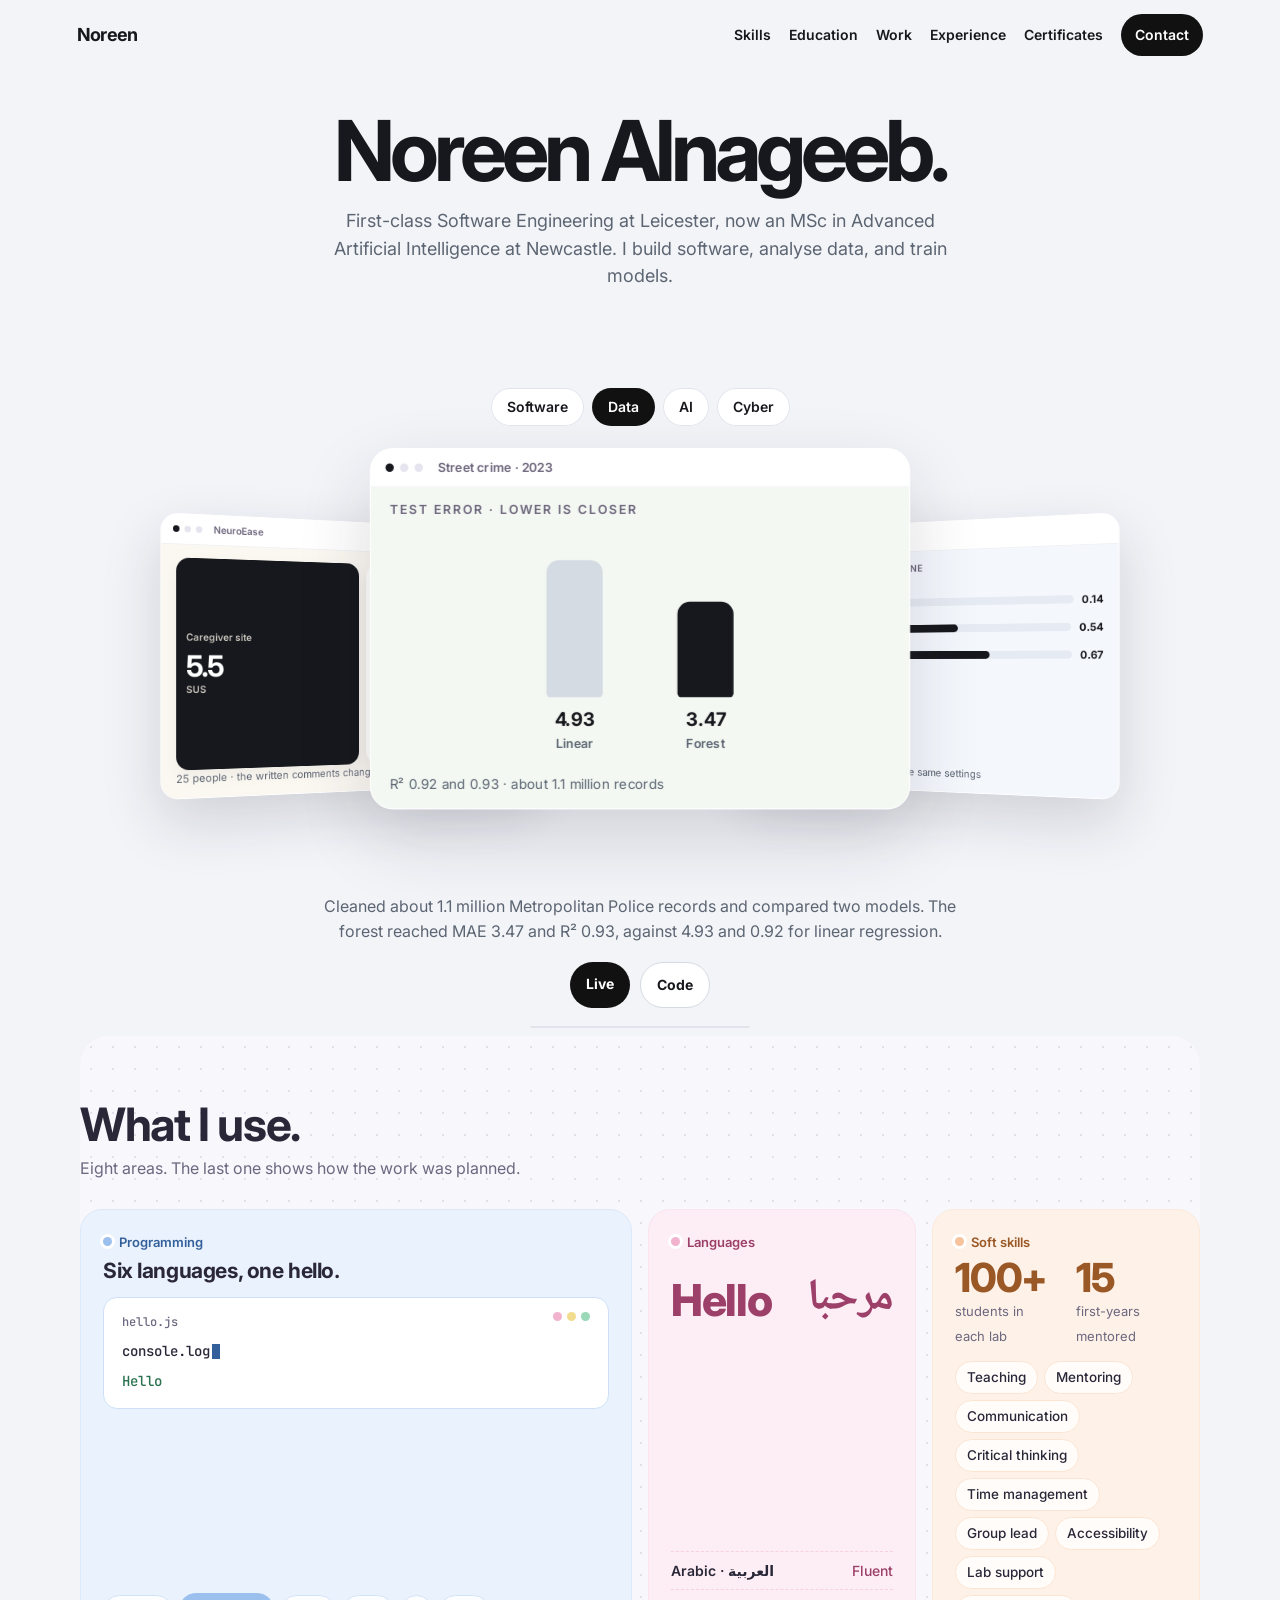
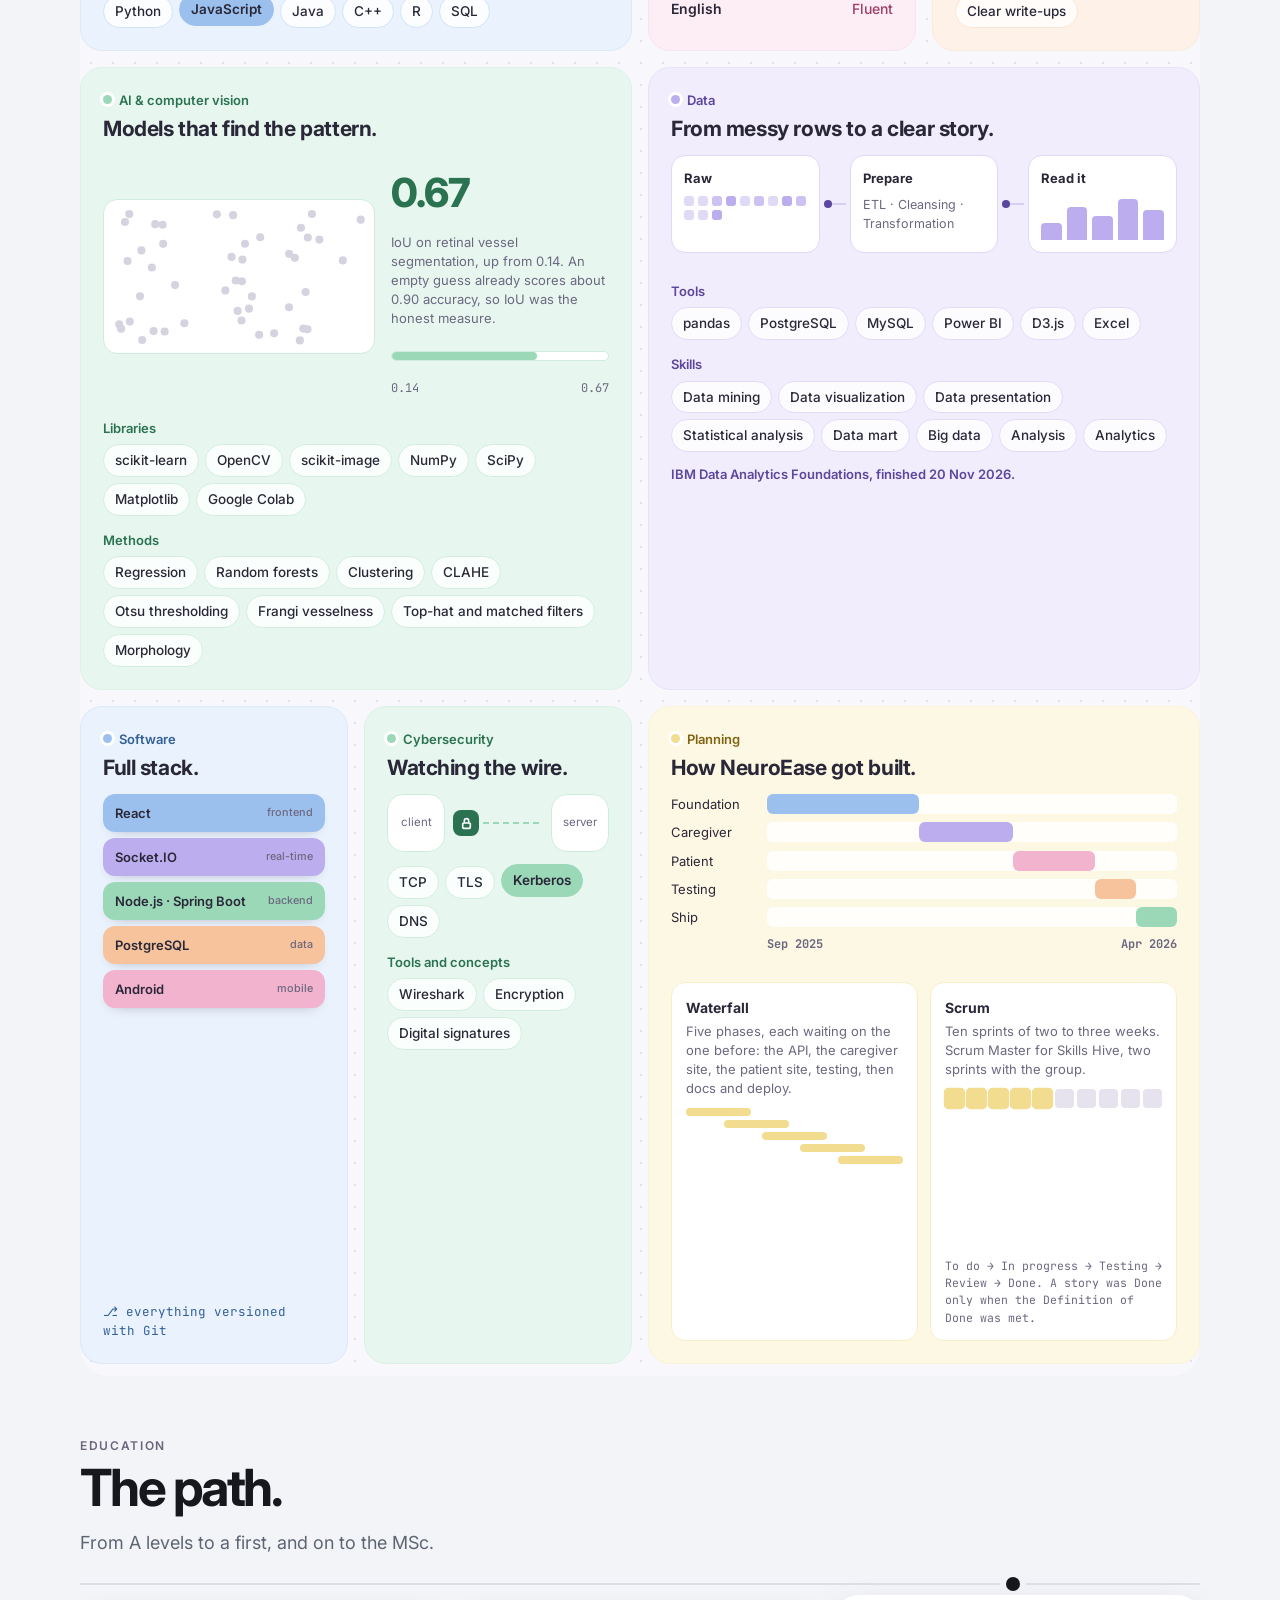
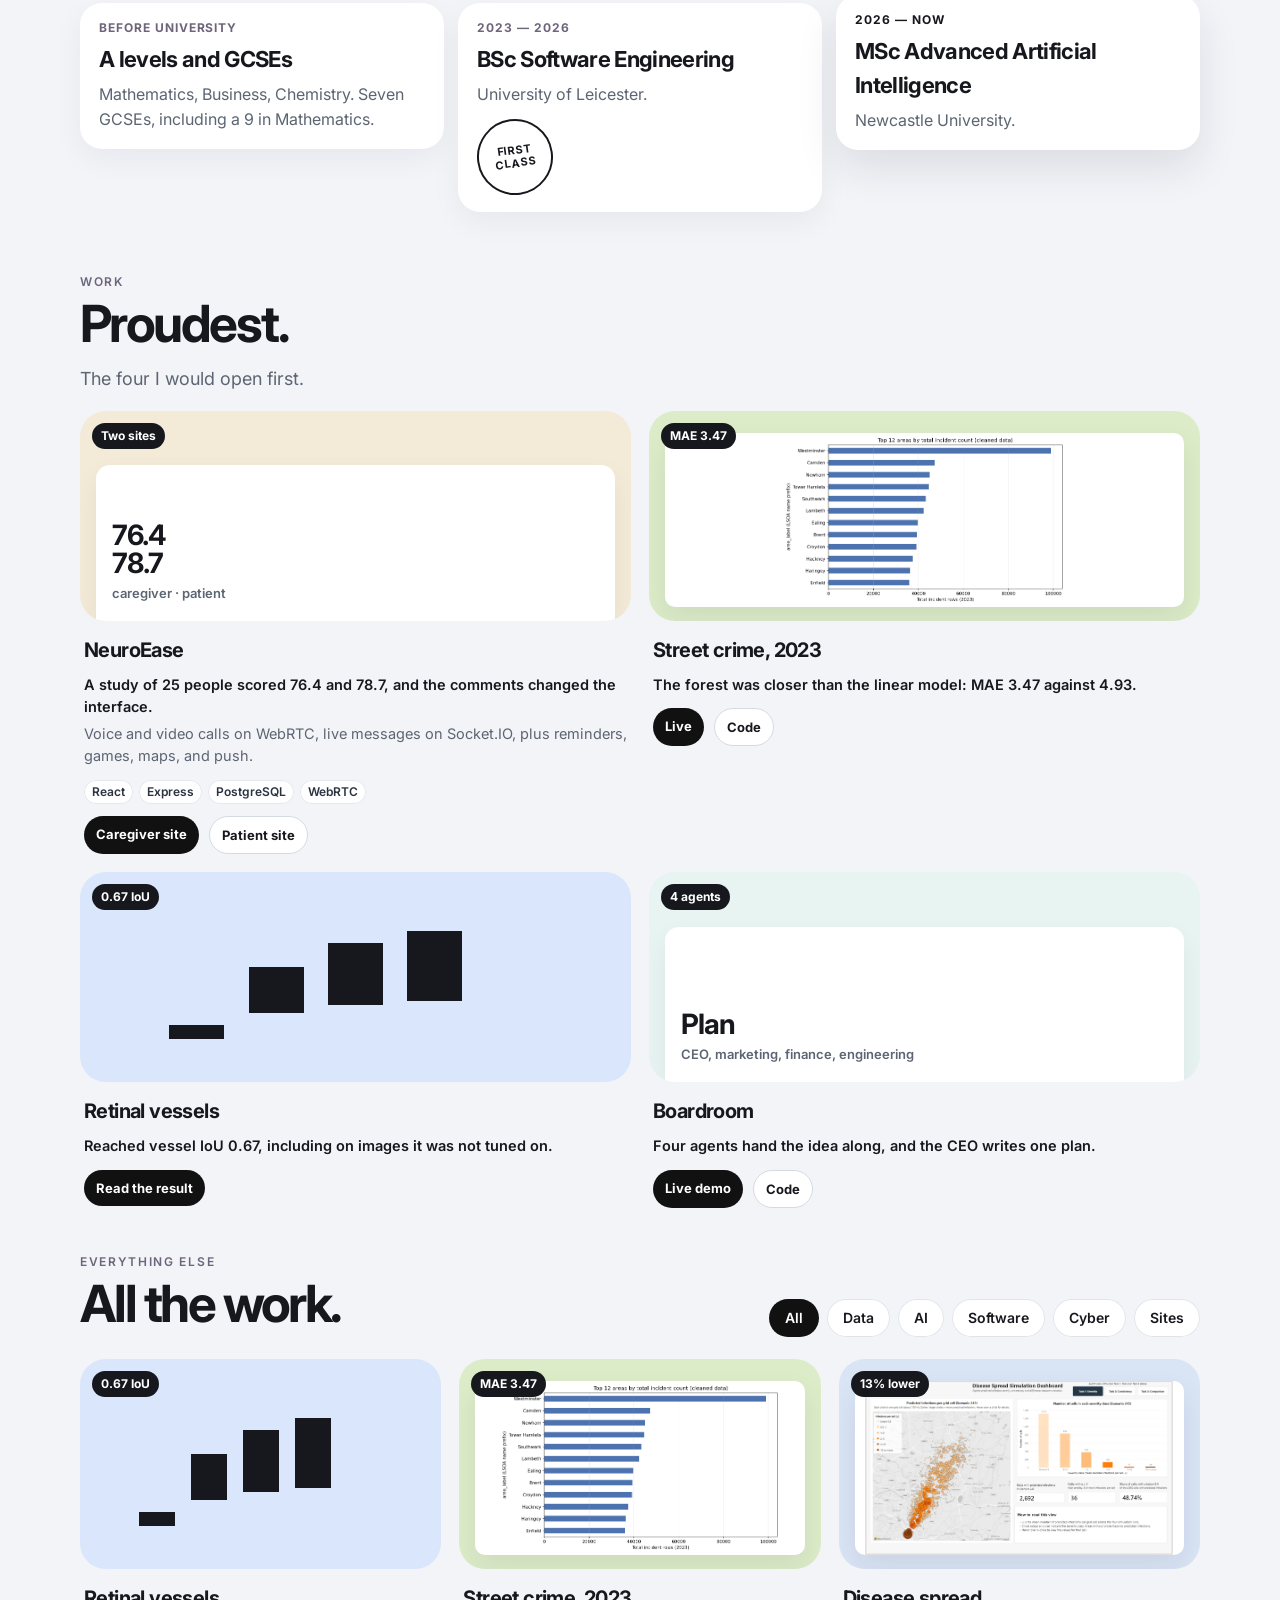
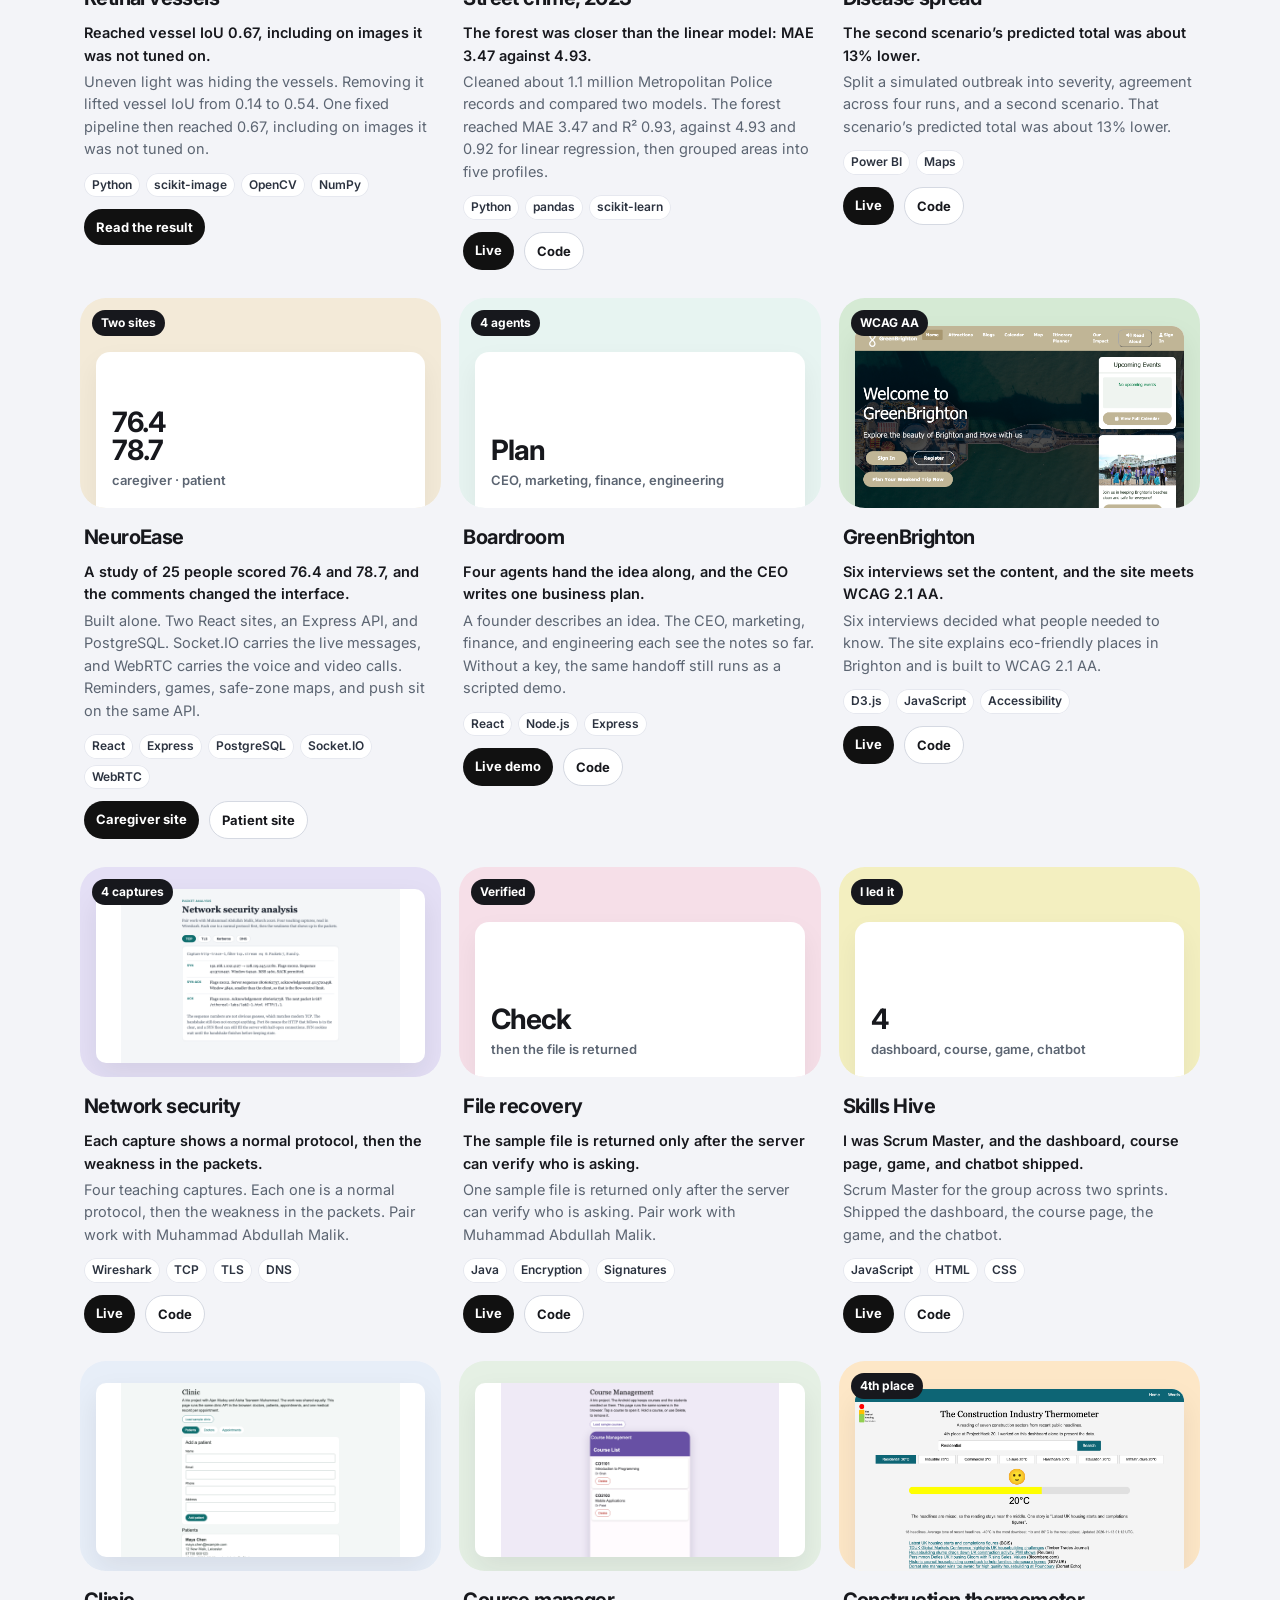
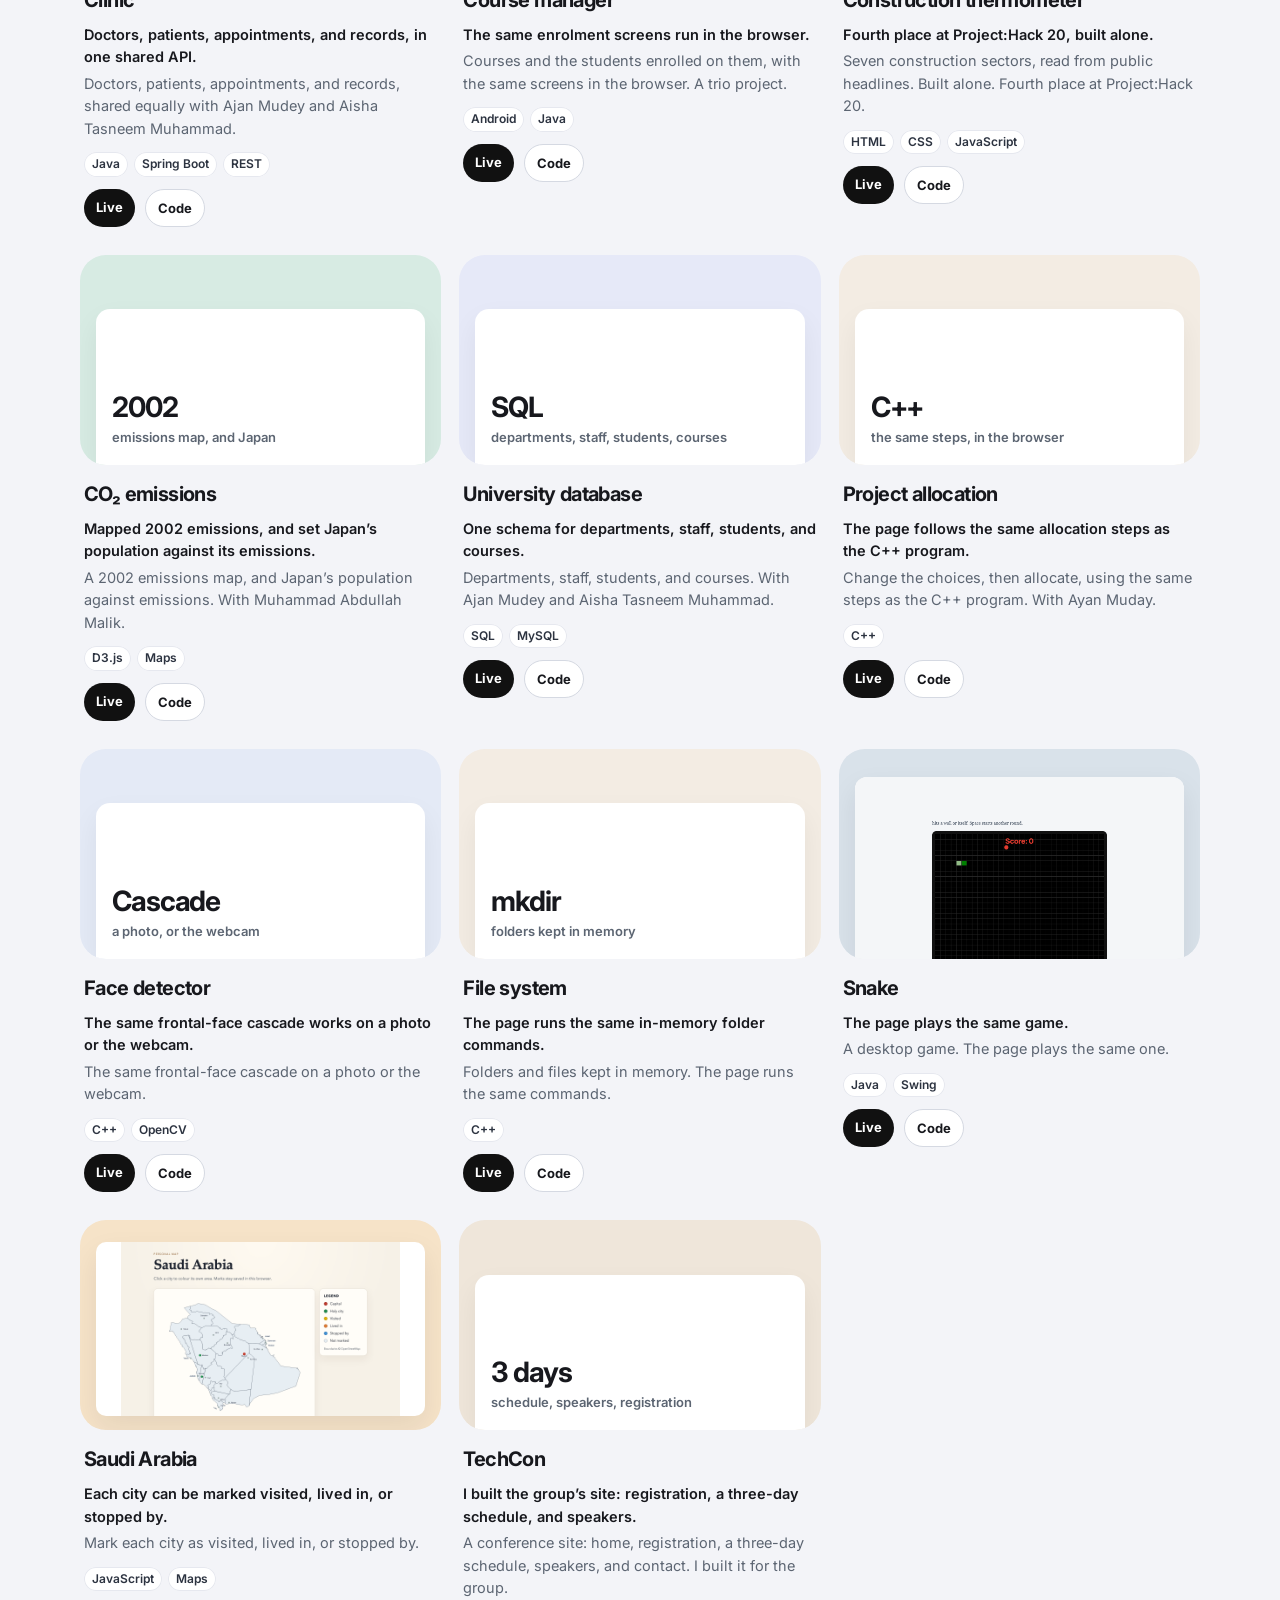
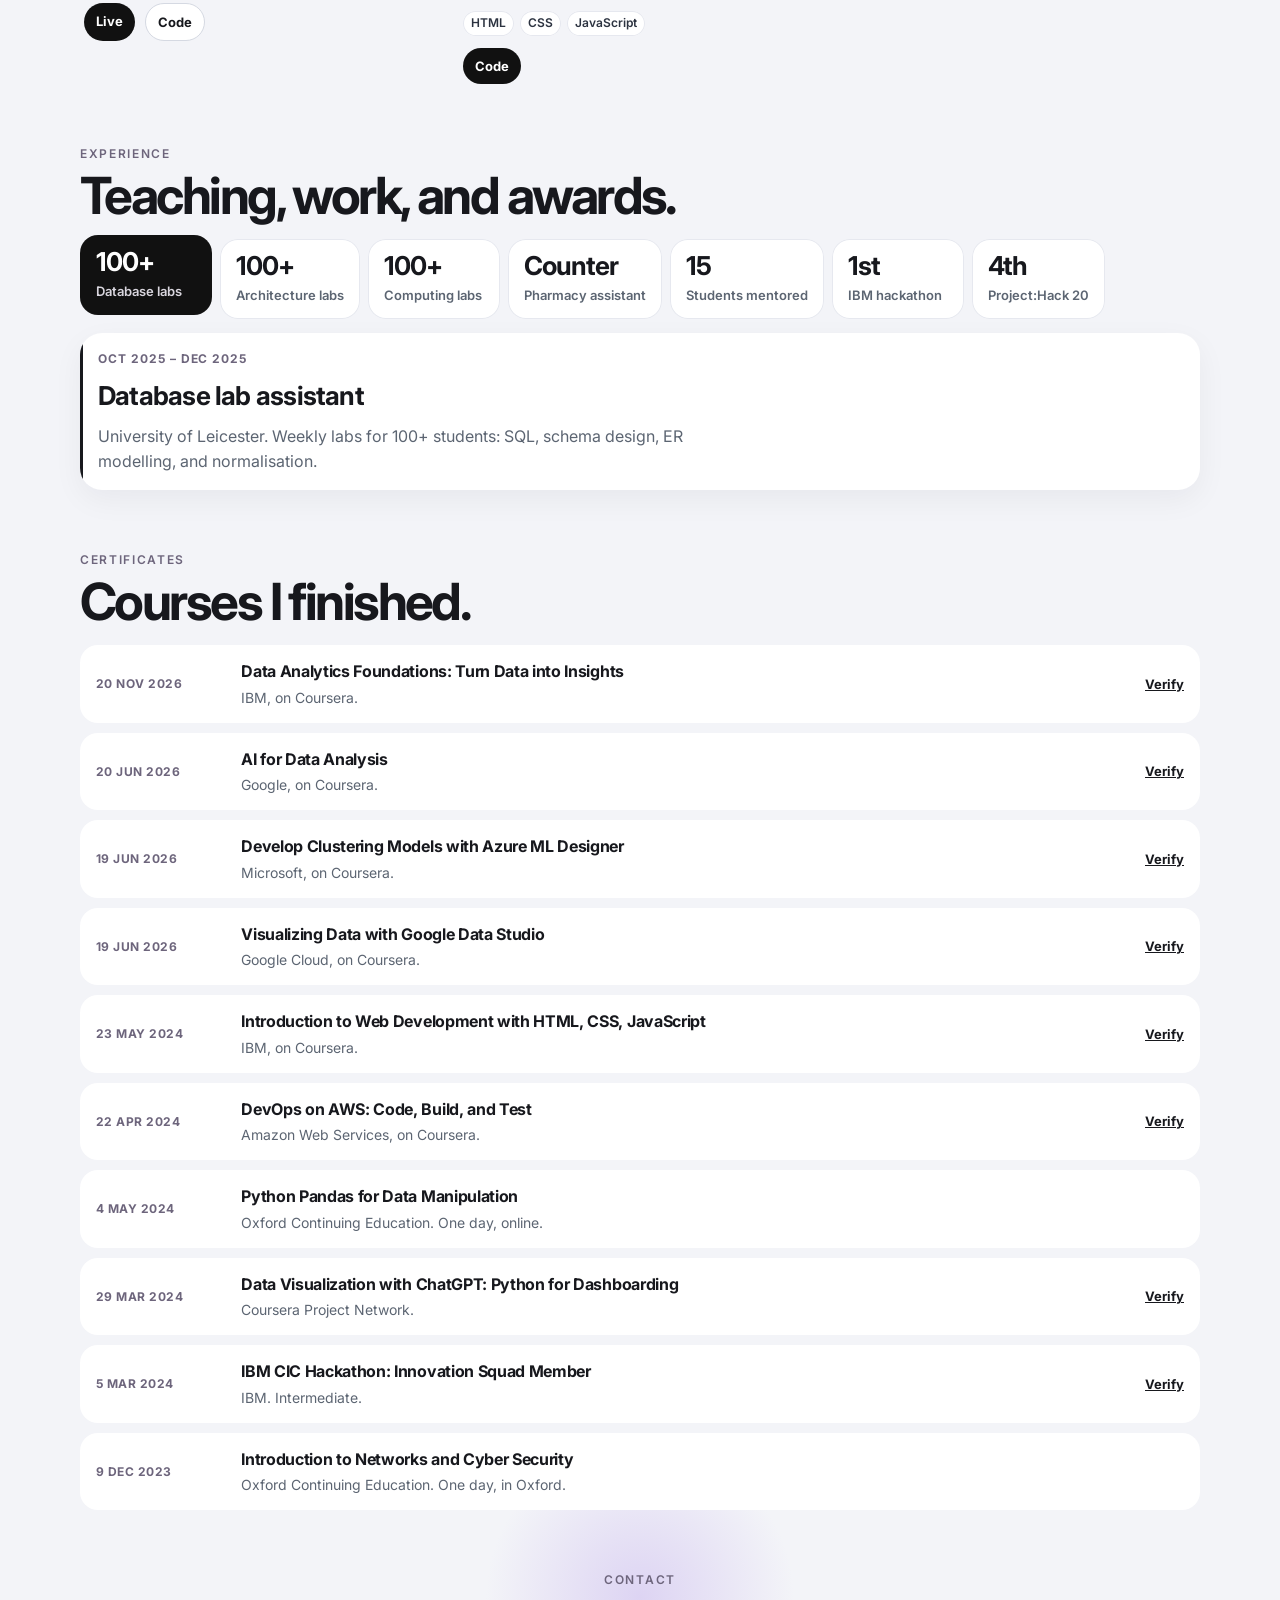
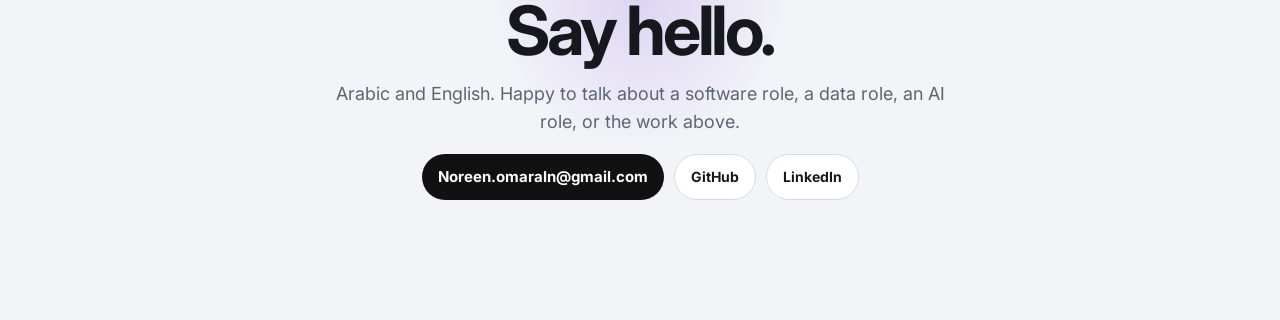
==== commit edc38ad9: "Show the skills and projects on a phone screen." ====
--- a/index.html
+++ b/index.html
@@ -8,7 +8,7 @@
     <link rel="preconnect" href="https://fonts.googleapis.com">
     <link rel="preconnect" href="https://fonts.gstatic.com" crossorigin>
     <link href="https://fonts.googleapis.com/css2?family=IBM+Plex+Mono:wght@500&family=Inter:wght@400;500;600;700;800&family=JetBrains+Mono:wght@400;600&family=Noto+Naskh+Arabic:wght@600&display=swap" rel="stylesheet">
-    <link rel="stylesheet" href="style.css?v=23">
+    <link rel="stylesheet" href="style.css?v=24">
 </head>
 <body>
 <nav>
@@ -591,6 +591,6 @@
         </p>
     </section>
 </main>
-<script src="app.js?v=23"></script>
+<script src="app.js?v=24"></script>
 </body>
 </html>
--- a/style.css
+++ b/style.css
@@ -755,6 +755,7 @@
 @keyframes grow { from { transform: scaleX(0); } to { transform: scaleX(1); } }
 
 @media (max-width: 720px) {
+    html.js .reveal { transform: none; }
     .orbit { height: 390px; }
     .scene { width: min(520px, 92%); margin-left: calc(min(520px, 92%) / -2); }
     .scene[data-slot="-1"], .scene[data-slot="1"], .scene[data-slot="2"] {
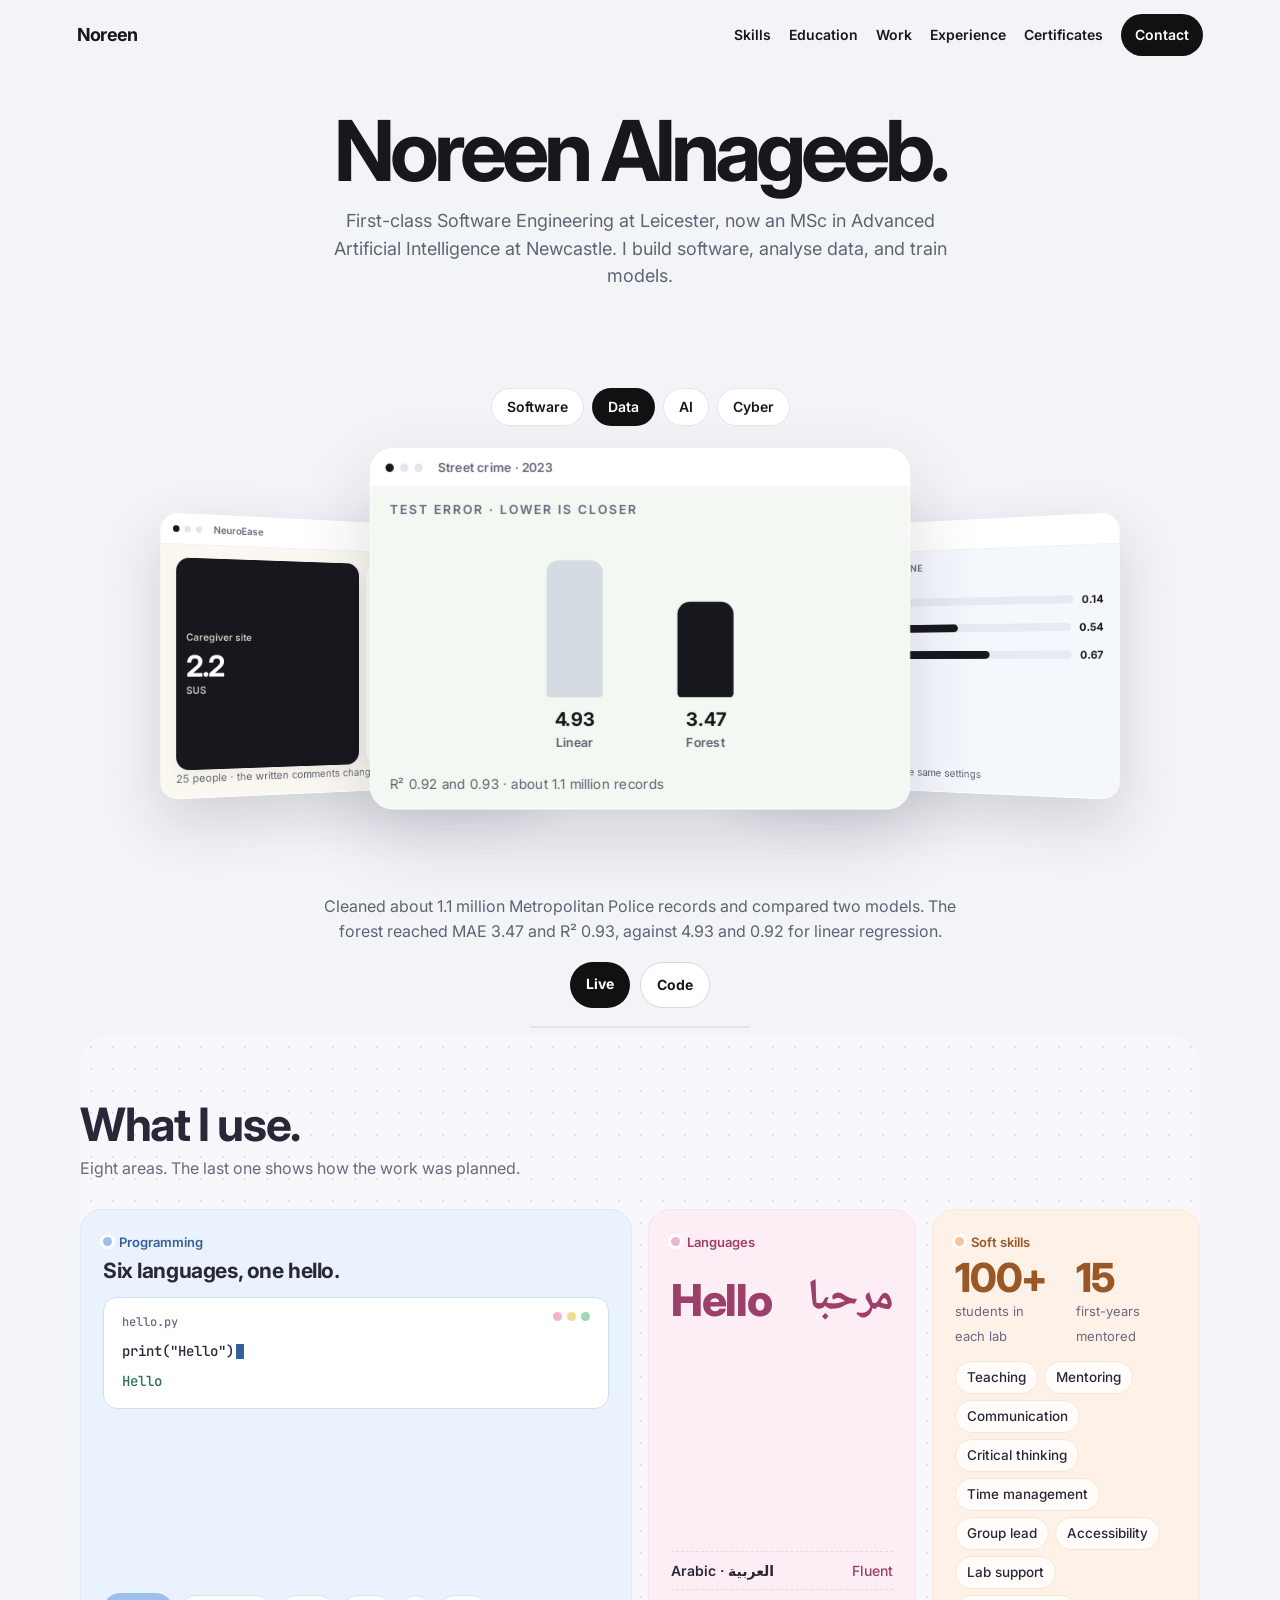
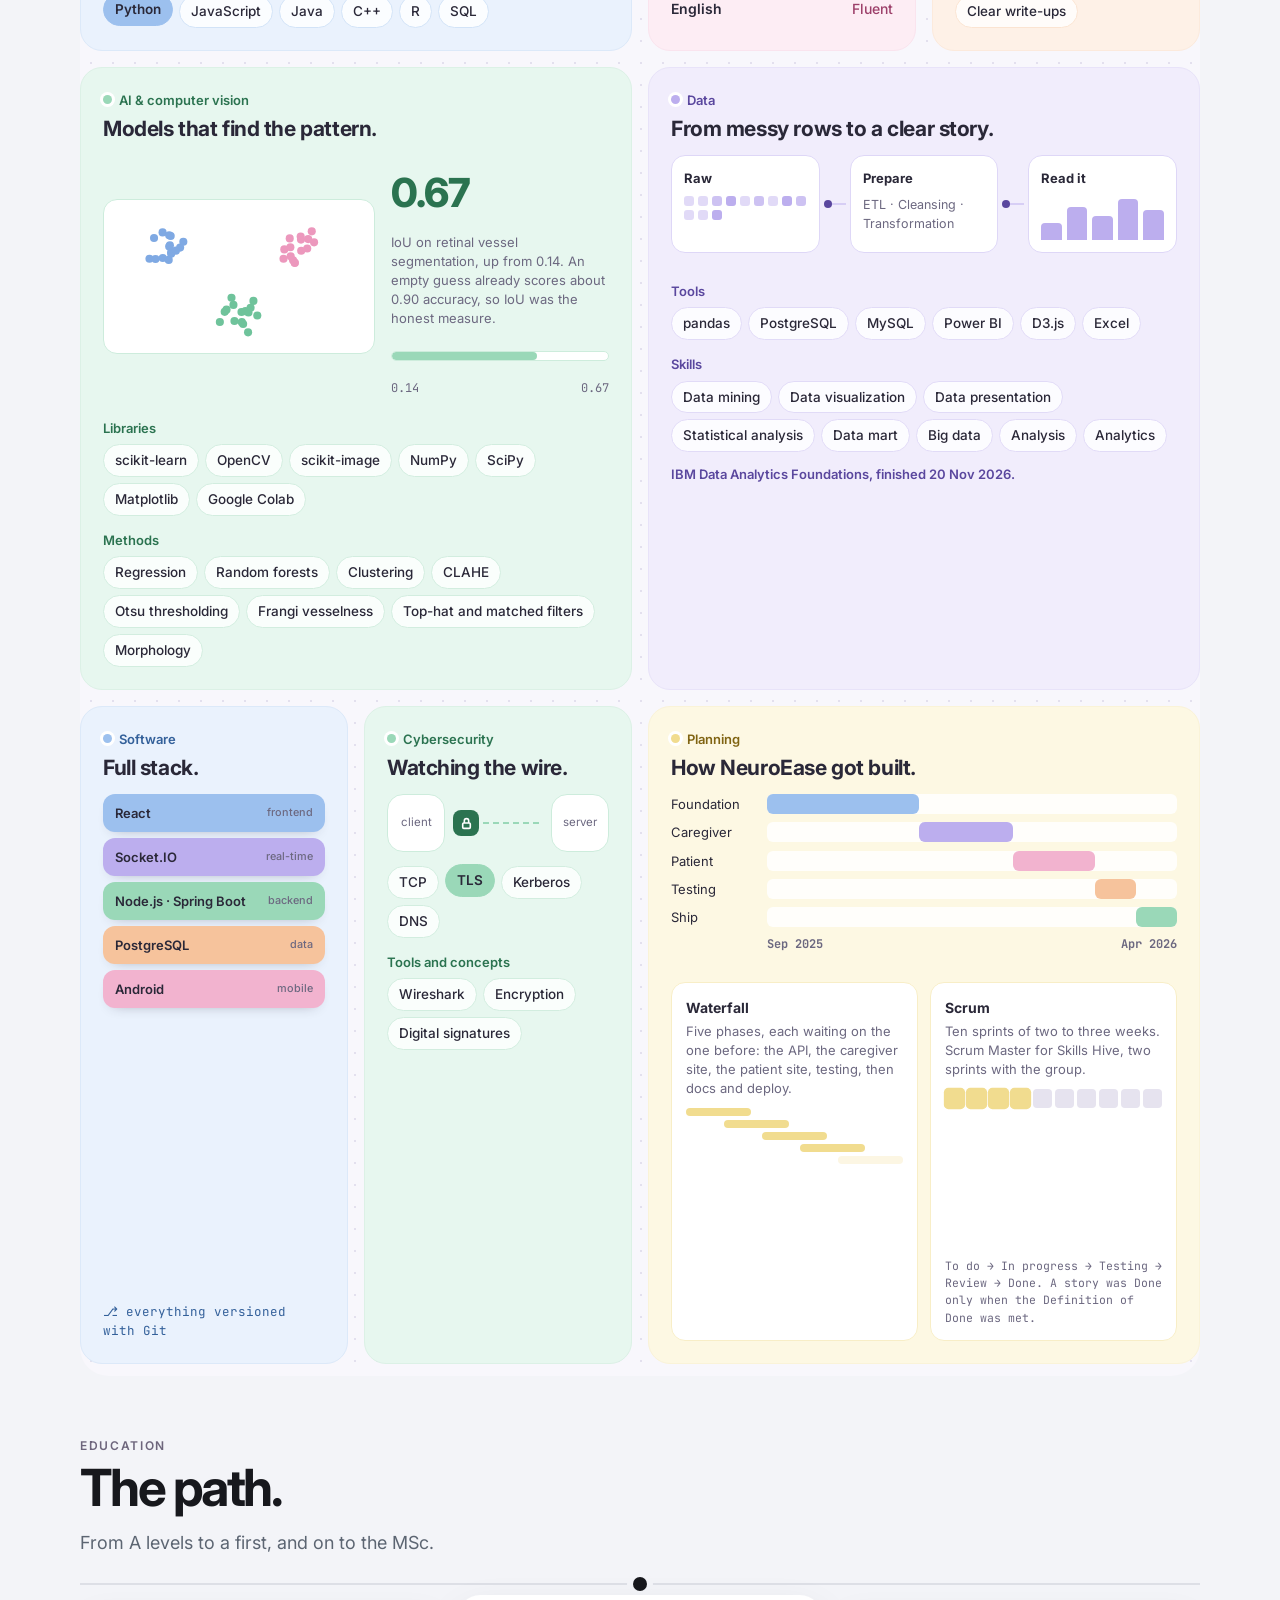
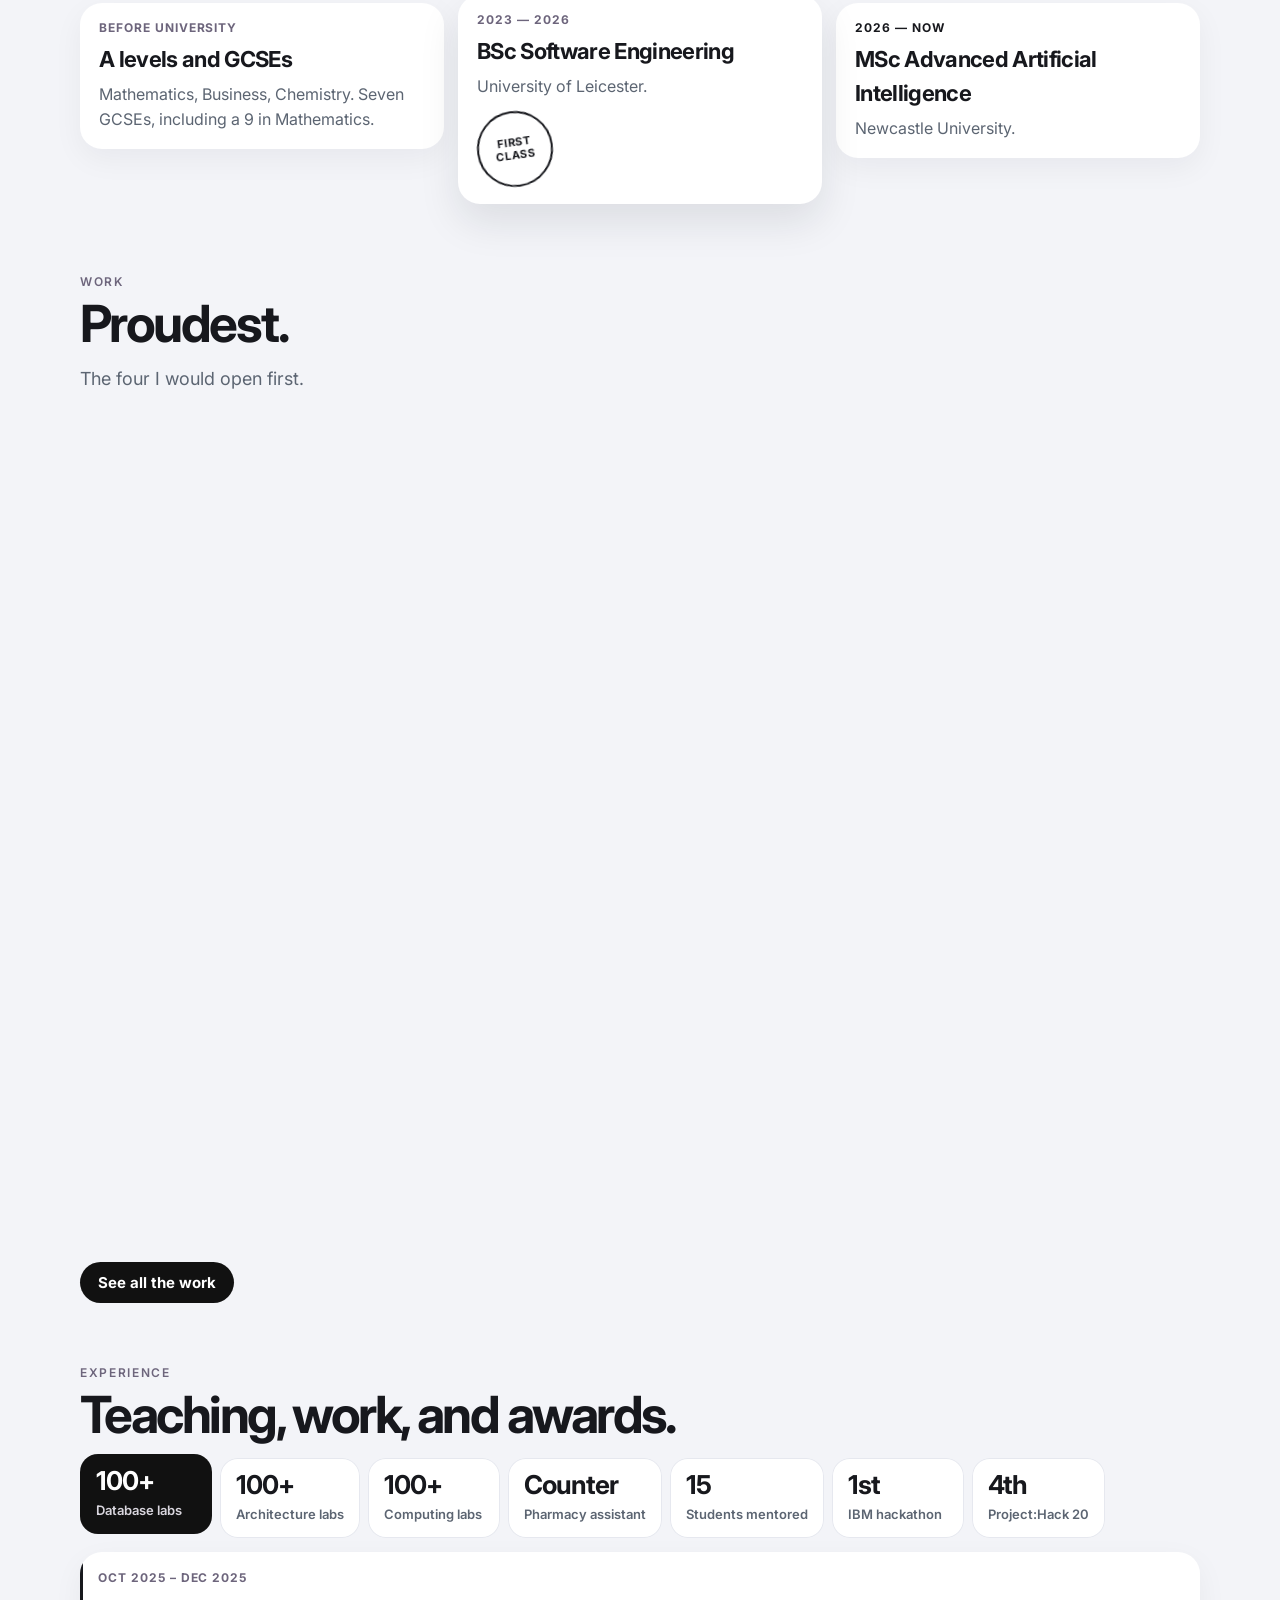
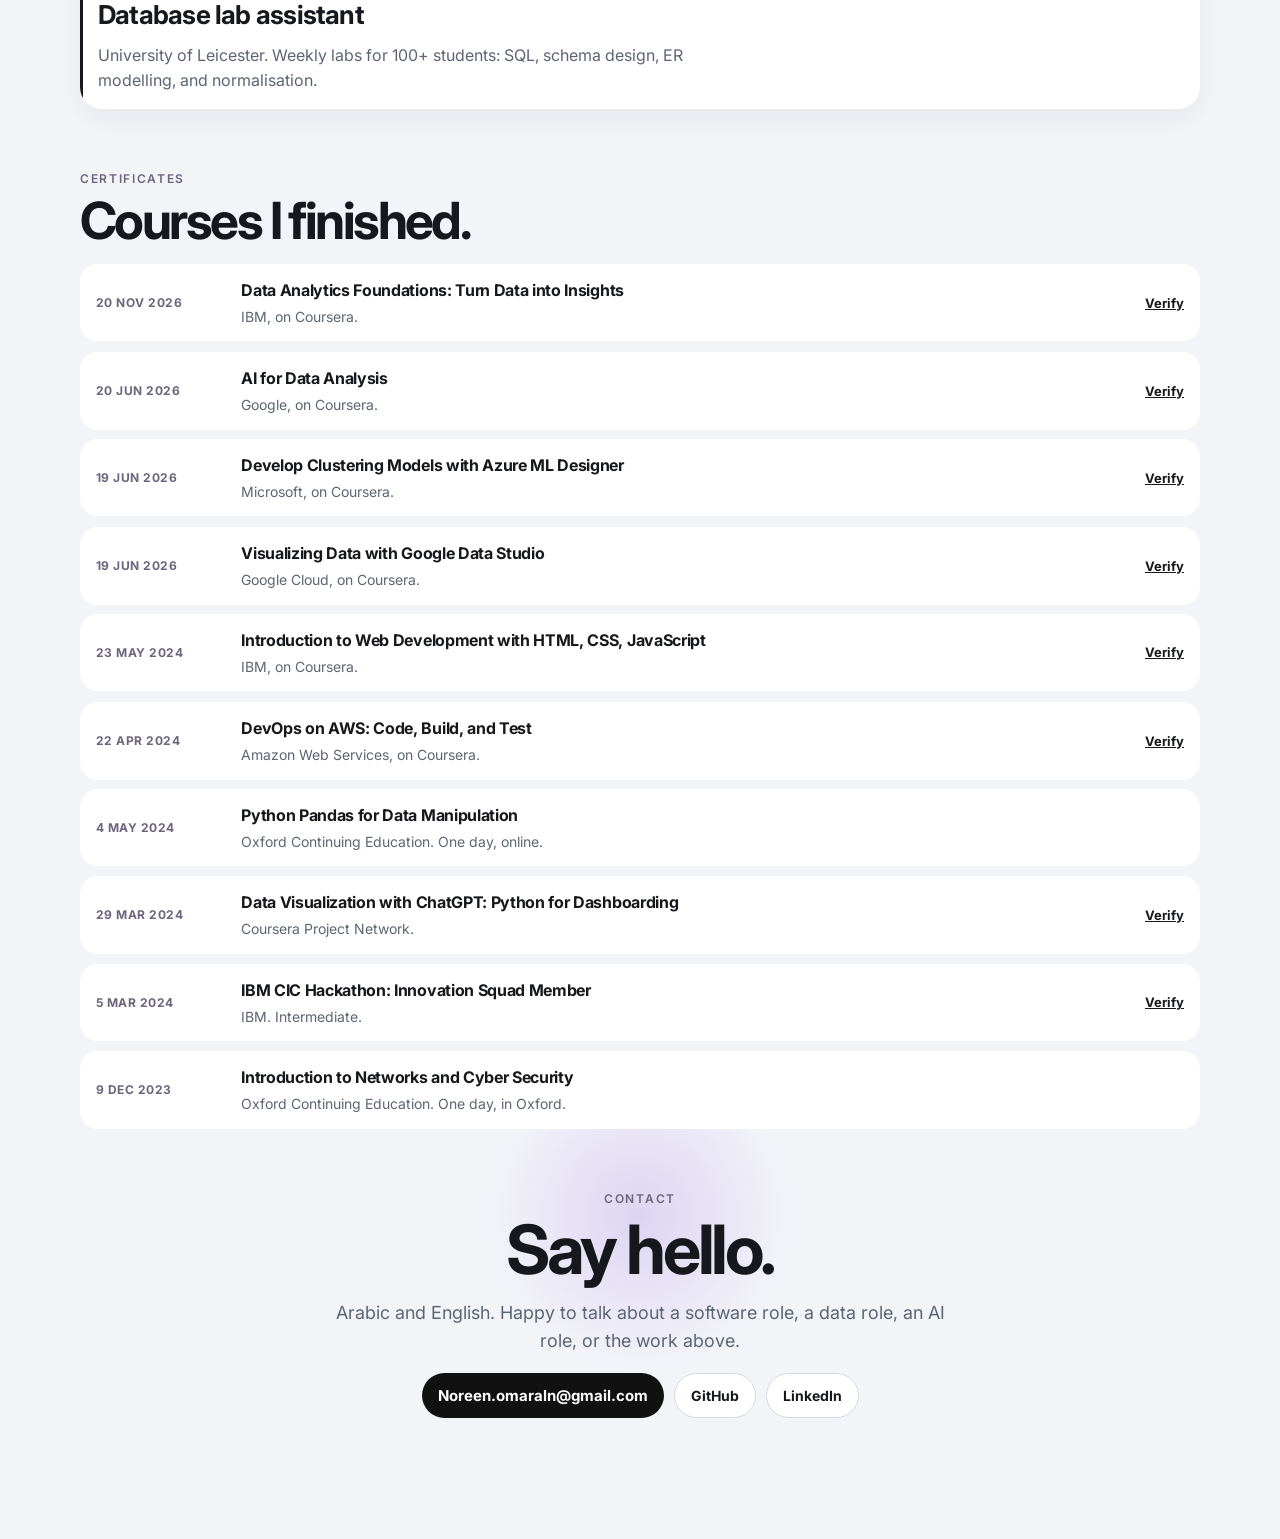
==== commit 8a58518f: "Show the proudest projects first, and keep the rest behind a button." ====
--- a/index.html
+++ b/index.html
@@ -8,7 +8,7 @@
     <link rel="preconnect" href="https://fonts.googleapis.com">
     <link rel="preconnect" href="https://fonts.gstatic.com" crossorigin>
     <link href="https://fonts.googleapis.com/css2?family=IBM+Plex+Mono:wght@500&family=Inter:wght@400;500;600;700;800&family=JetBrains+Mono:wght@400;600&family=Noto+Naskh+Arabic:wght@600&display=swap" rel="stylesheet">
-    <link rel="stylesheet" href="style.css?v=24">
+    <link rel="stylesheet" href="style.css?v=25">
 </head>
 <body>
 <nav>
@@ -294,6 +294,8 @@
                 </div>
             </article>
         </div>
+        <button type="button" class="see-all" id="see-all" aria-expanded="false" aria-controls="rest">See all the work</button>
+        <div class="rest" id="rest" hidden>
         <div class="work-head">
             <div>
                 <p class="kicker">Everything else</p>
@@ -509,6 +511,7 @@
                     <p class="links mini"><a href="https://github.com/nno3/techcon">Code</a></p>
                 </div>
             </article>
+        </div>
         </div>
     </section>
 
@@ -591,6 +594,6 @@
         </p>
     </section>
 </main>
-<script src="app.js?v=24"></script>
+<script src="app.js?v=25"></script>
 </body>
 </html>
--- a/style.css
+++ b/style.css
@@ -451,6 +451,19 @@
 .stop.now .year { color: #17181d; }
 
 .work-head { display: flex; flex-wrap: wrap; align-items: end; justify-content: space-between; gap: 14px; }
+.see-all {
+    margin-top: 6px;
+    background: #111;
+    color: #fff;
+    border: 0;
+    border-radius: 999px;
+    padding: 13px 18px;
+    font: 700 15px/1 var(--sans);
+    cursor: pointer;
+}
+.see-all:hover { transform: translateY(-2px); }
+.rest { scroll-margin-top: 84px; margin-top: 36px; }
+.rest[hidden] { display: none; }
 .grid { display: grid; gap: 28px 18px; margin-top: 22px; }
 .pcard { display: flex; flex-direction: column; min-width: 0; }
 .pcard.hide { display: none; }
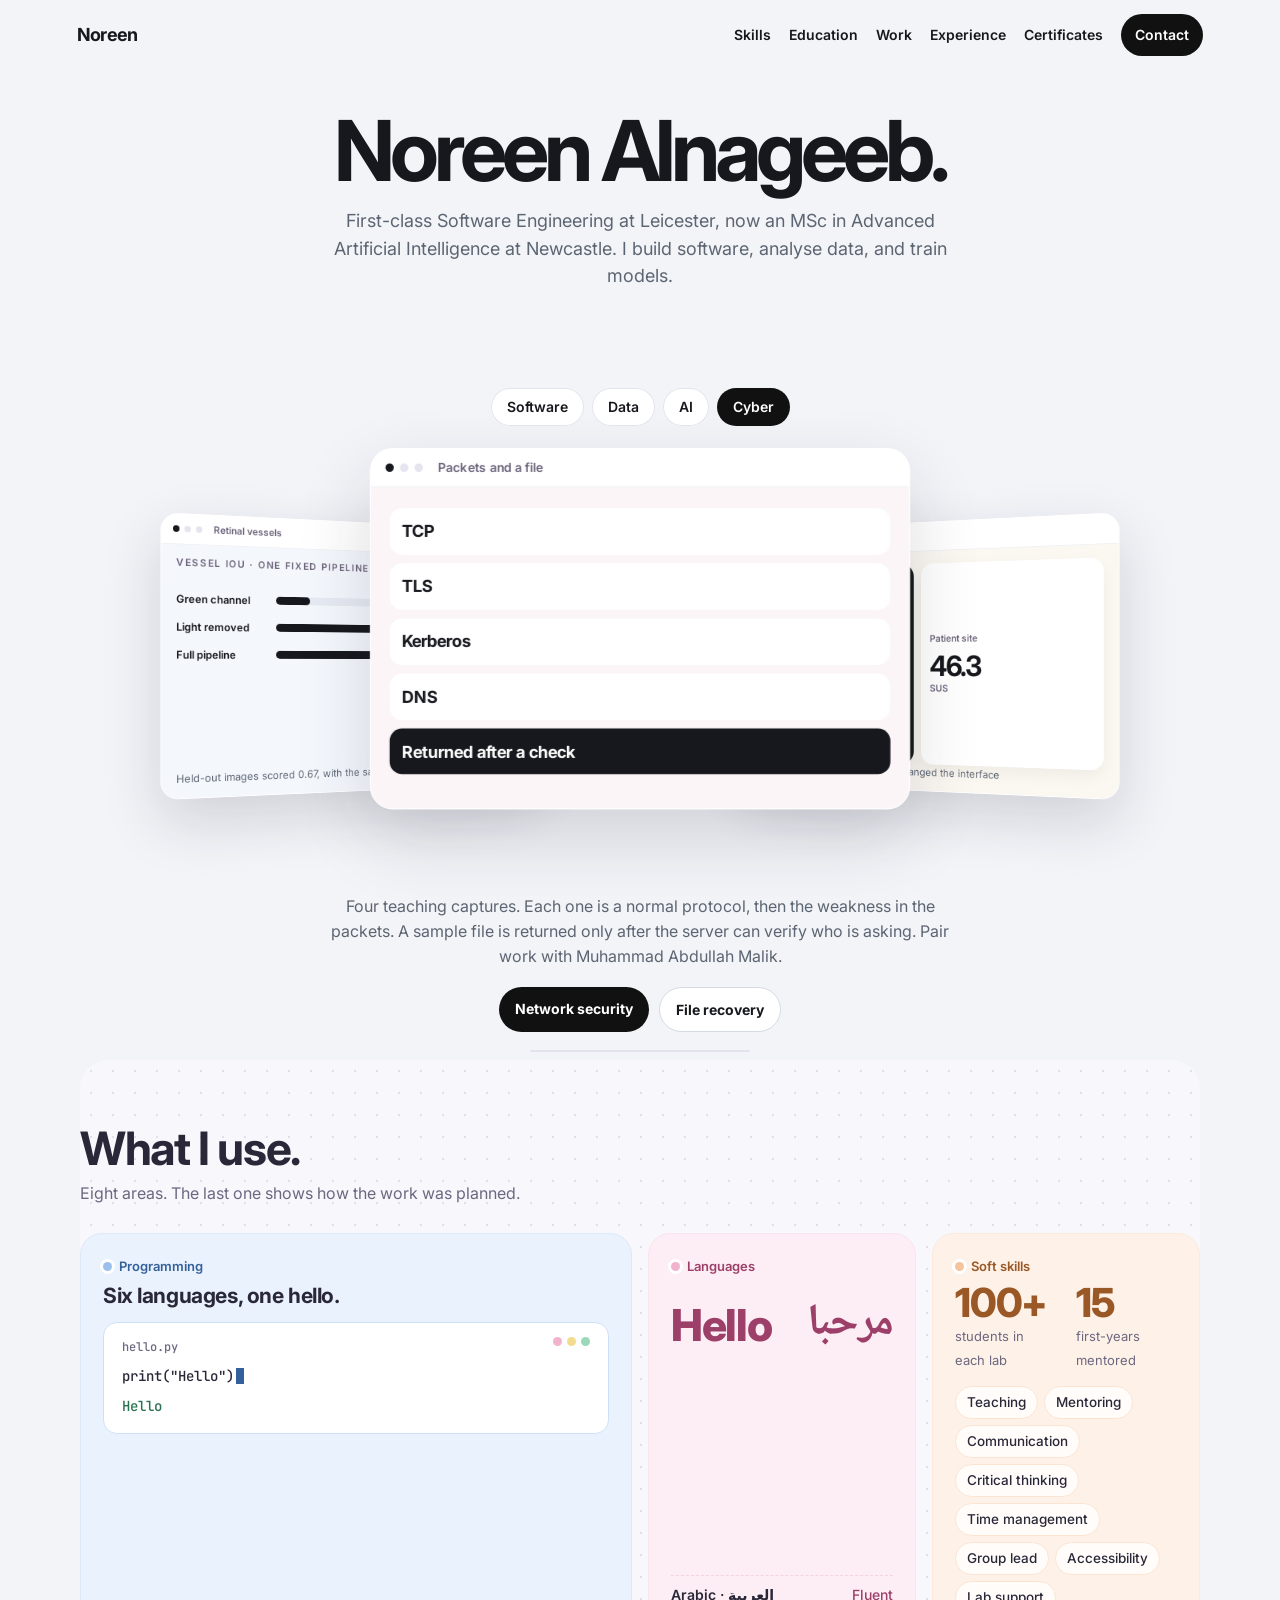
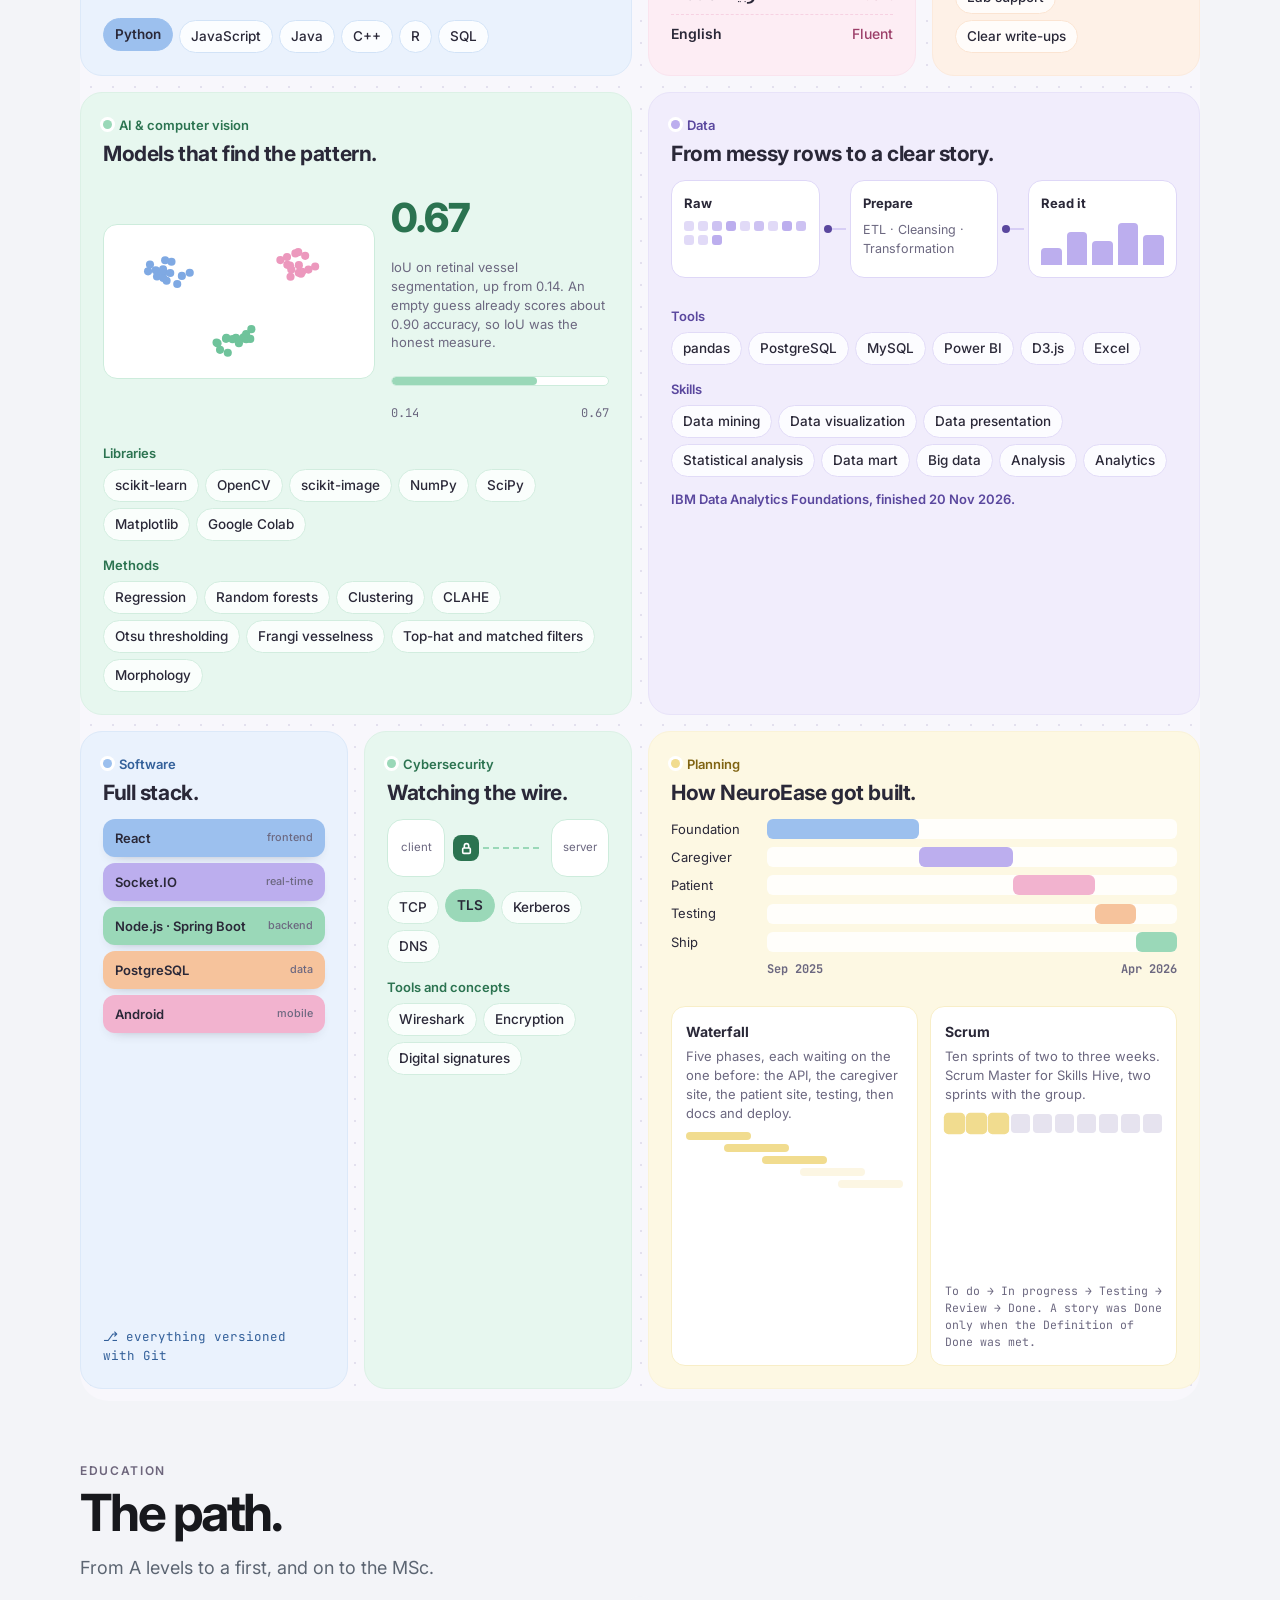
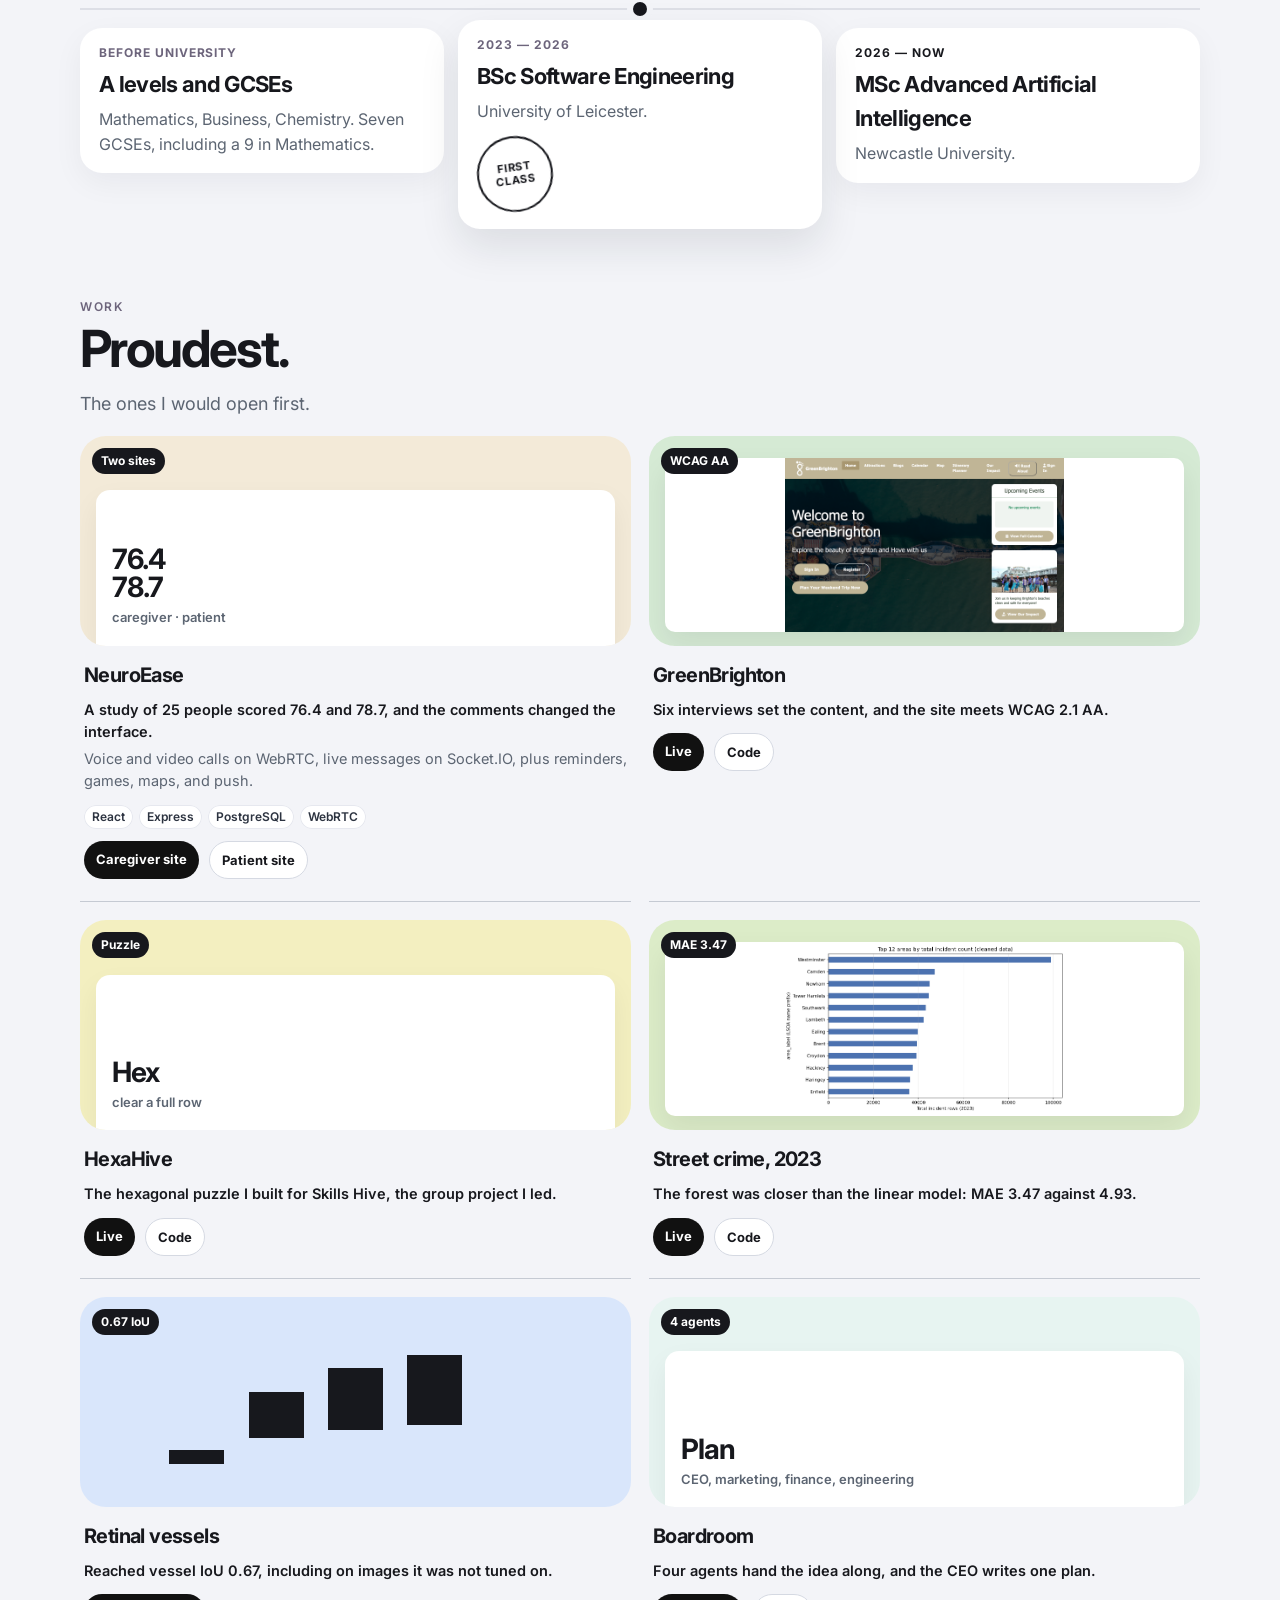
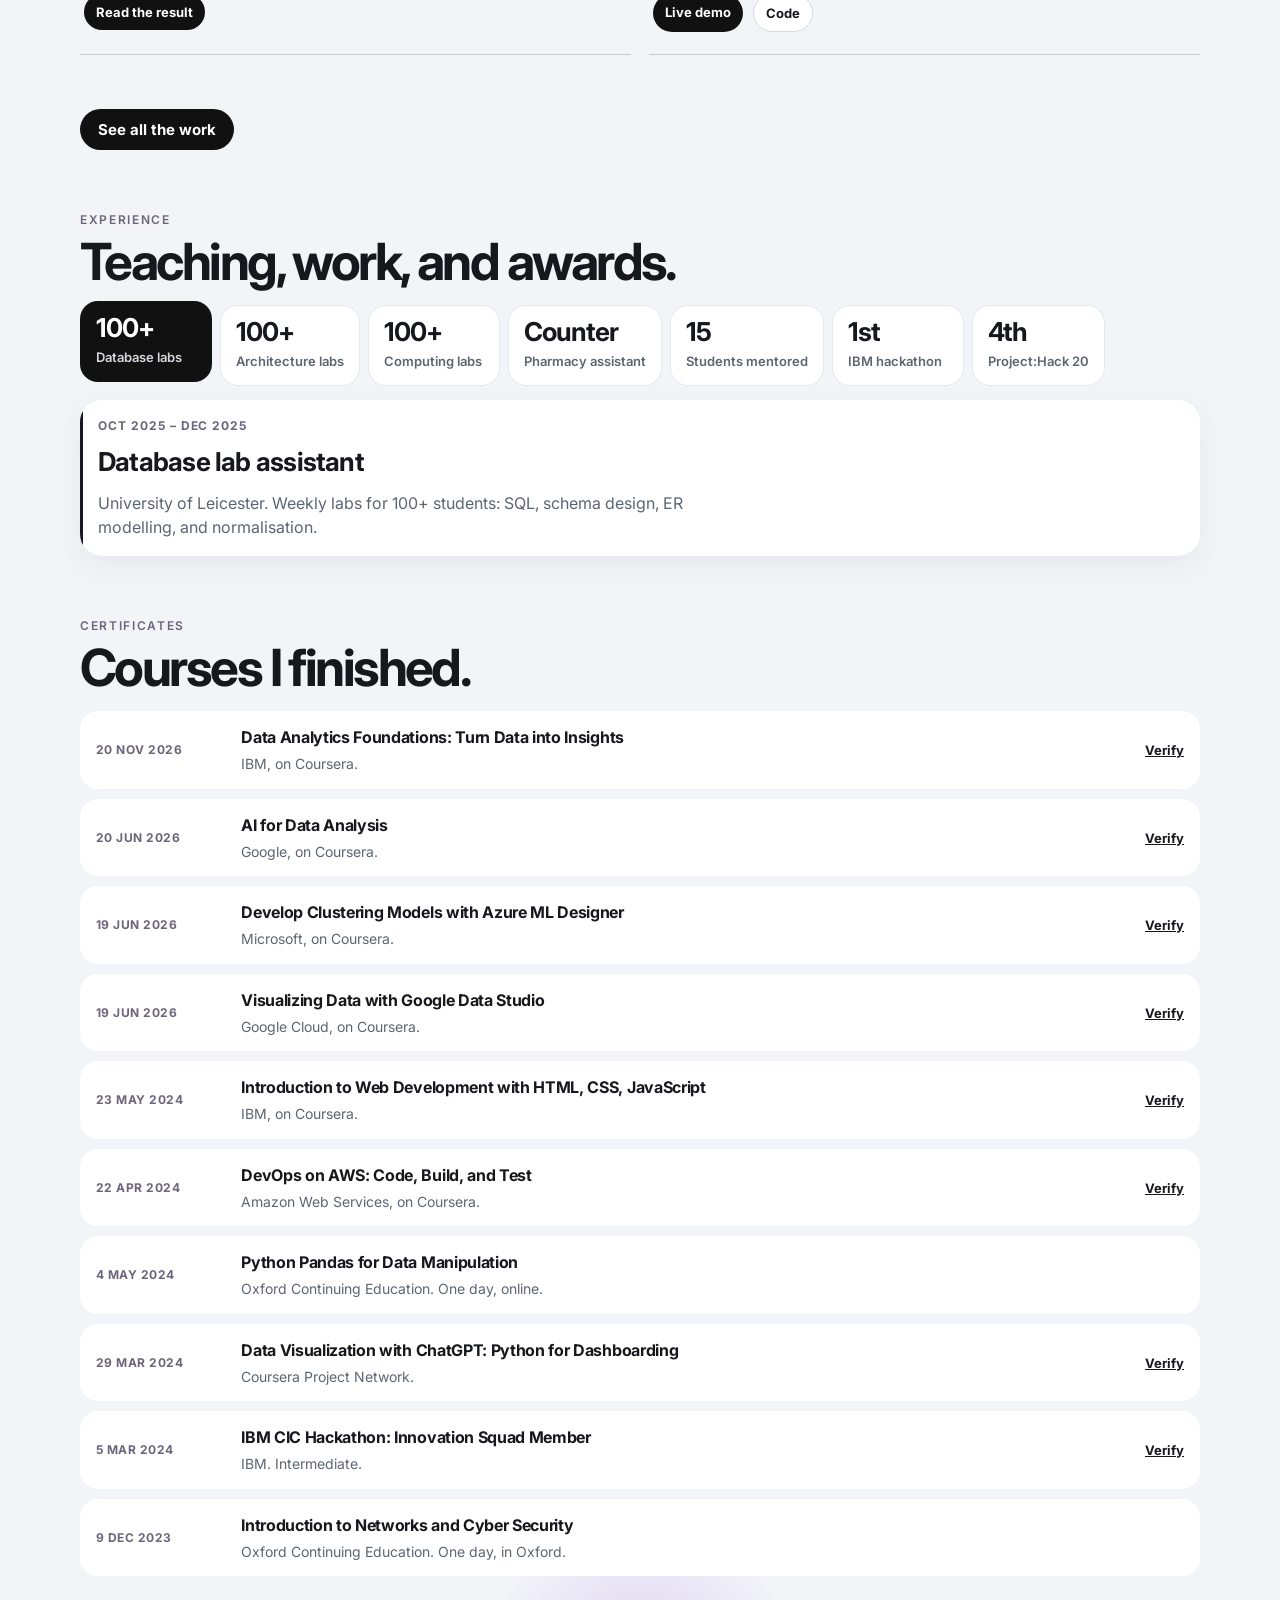
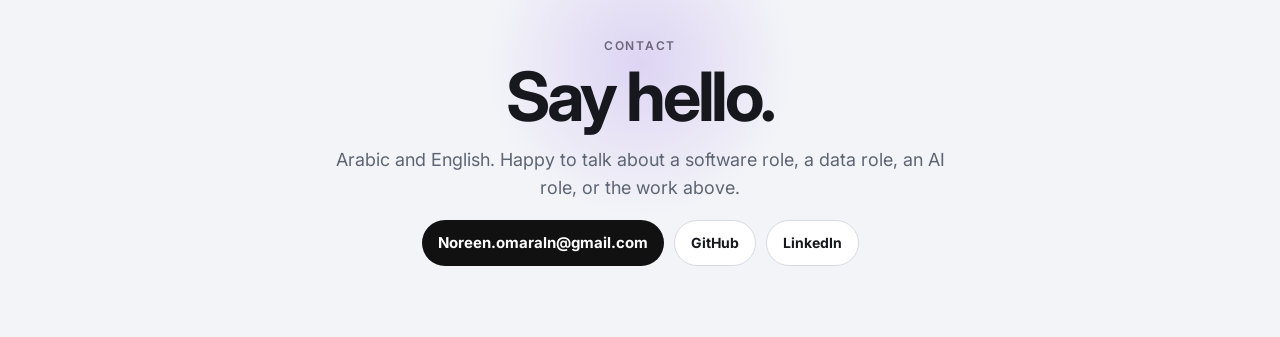
==== commit 133ecf92: "Add GreenBrighton and HexaHive to the proudest work, with a line under each project." ====
--- a/index.html
+++ b/index.html
@@ -8,7 +8,7 @@
     <link rel="preconnect" href="https://fonts.googleapis.com">
     <link rel="preconnect" href="https://fonts.gstatic.com" crossorigin>
     <link href="https://fonts.googleapis.com/css2?family=IBM+Plex+Mono:wght@500&family=Inter:wght@400;500;600;700;800&family=JetBrains+Mono:wght@400;600&family=Noto+Naskh+Arabic:wght@600&display=swap" rel="stylesheet">
-    <link rel="stylesheet" href="style.css?v=25">
+    <link rel="stylesheet" href="style.css?v=26">
 </head>
 <body>
 <nav>
@@ -257,7 +257,7 @@
     <section id="work" class="reveal">
         <p class="kicker">Work</p>
         <h2>Proudest.</h2>
-        <p class="lede">The four I would open first.</p>
+        <p class="lede">The ones I would open first.</p>
         <div class="proud">
             <article class="pcard tilt">
                 <a class="pmedia" style="--mat:#f3ead8" href="https://neuroease-dashboard.onrender.com/" aria-label="NeuroEase"><span class="flag">Two sites</span><span class="paper" aria-hidden="true"><b>76.4</b><b>78.7</b><small>caregiver · patient</small></span></a>
@@ -267,6 +267,22 @@
                     <p class="did">Voice and video calls on WebRTC, live messages on Socket.IO, plus reminders, games, maps, and push.</p>
                     <ul class="boxes"><li>React</li><li>Express</li><li>PostgreSQL</li><li>WebRTC</li></ul>
                     <p class="links mini"><a href="https://neuroease-dashboard.onrender.com/">Caregiver site</a><a class="ghost" href="https://neuroease-patient.onrender.com/">Patient site</a></p>
+                </div>
+            </article>
+            <article class="pcard tilt">
+                <a class="pmedia fit" style="--mat:#d5ead4" href="https://nno3.github.io/BrightonGreen/"><span class="flag">WCAG AA</span><img src="images/greenbrighton.png" alt="GreenBrighton homepage."></a>
+                <div class="pbody">
+                    <h3><a href="https://nno3.github.io/BrightonGreen/">GreenBrighton</a></h3>
+                    <p class="got">Six interviews set the content, and the site meets WCAG 2.1 AA.</p>
+                    <p class="links mini"><a href="https://nno3.github.io/BrightonGreen/">Live</a><a class="ghost" href="https://github.com/nno3/BrightonGreen">Code</a></p>
+                </div>
+            </article>
+            <article class="pcard tilt">
+                <a class="pmedia" style="--mat:#f3efc0" href="https://nno3.github.io/skills-hive/hexahive/" aria-label="HexaHive"><span class="flag">Puzzle</span><span class="paper" aria-hidden="true"><b>Hex</b><small>clear a full row</small></span></a>
+                <div class="pbody">
+                    <h3><a href="https://nno3.github.io/skills-hive/hexahive/">HexaHive</a></h3>
+                    <p class="got">The hexagonal puzzle I built for Skills Hive, the group project I led.</p>
+                    <p class="links mini"><a href="https://nno3.github.io/skills-hive/hexahive/">Live</a><a class="ghost" href="https://github.com/nno3/skills-hive">Code</a></p>
                 </div>
             </article>
             <article class="pcard tilt">
@@ -594,6 +610,6 @@
         </p>
     </section>
 </main>
-<script src="app.js?v=25"></script>
+<script src="app.js?v=26"></script>
 </body>
 </html>
--- a/style.css
+++ b/style.css
@@ -465,7 +465,7 @@
 .rest { scroll-margin-top: 84px; margin-top: 36px; }
 .rest[hidden] { display: none; }
 .grid { display: grid; gap: 28px 18px; margin-top: 22px; }
-.pcard { display: flex; flex-direction: column; min-width: 0; }
+.pcard { display: flex; flex-direction: column; min-width: 0; padding-bottom: 22px; border-bottom: 1px solid #c5cad3; }
 .pcard.hide { display: none; }
 .pcard.pop { animation: rise 0.4s ease; }
 .pmedia {
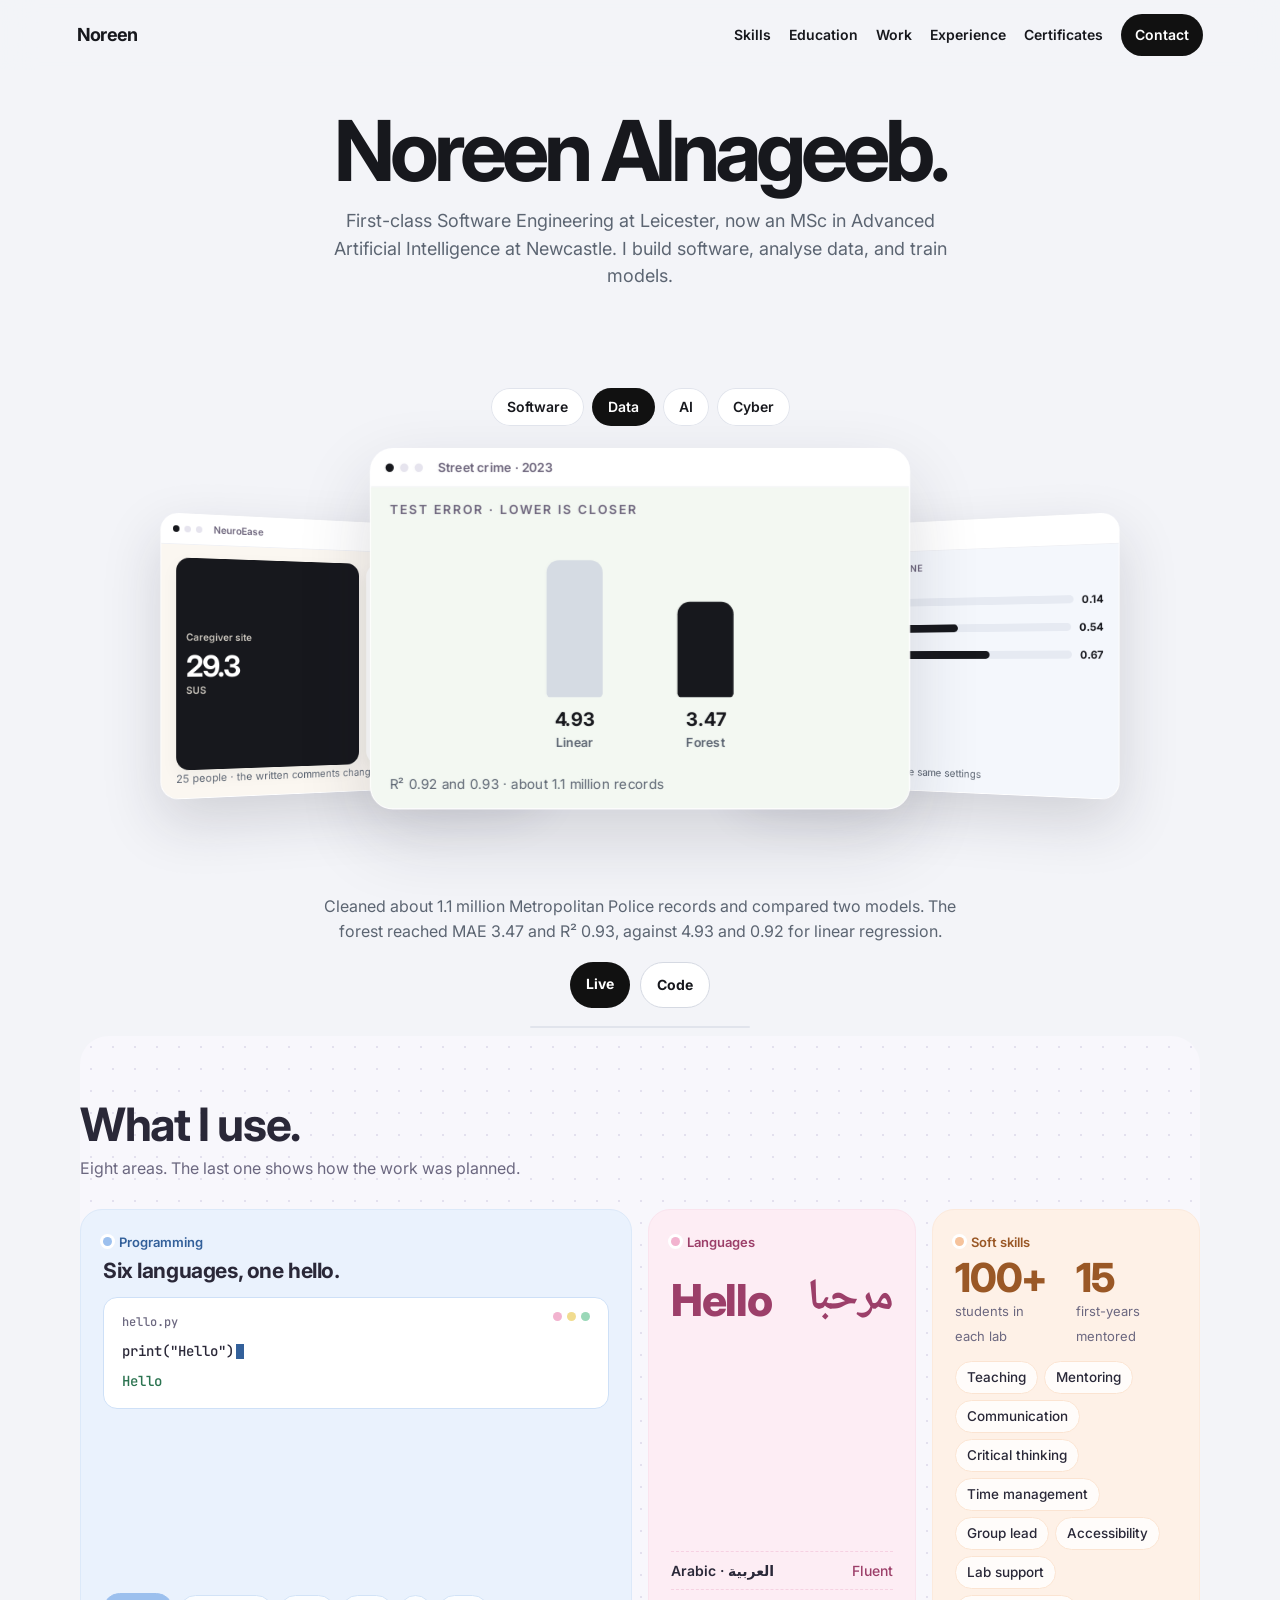
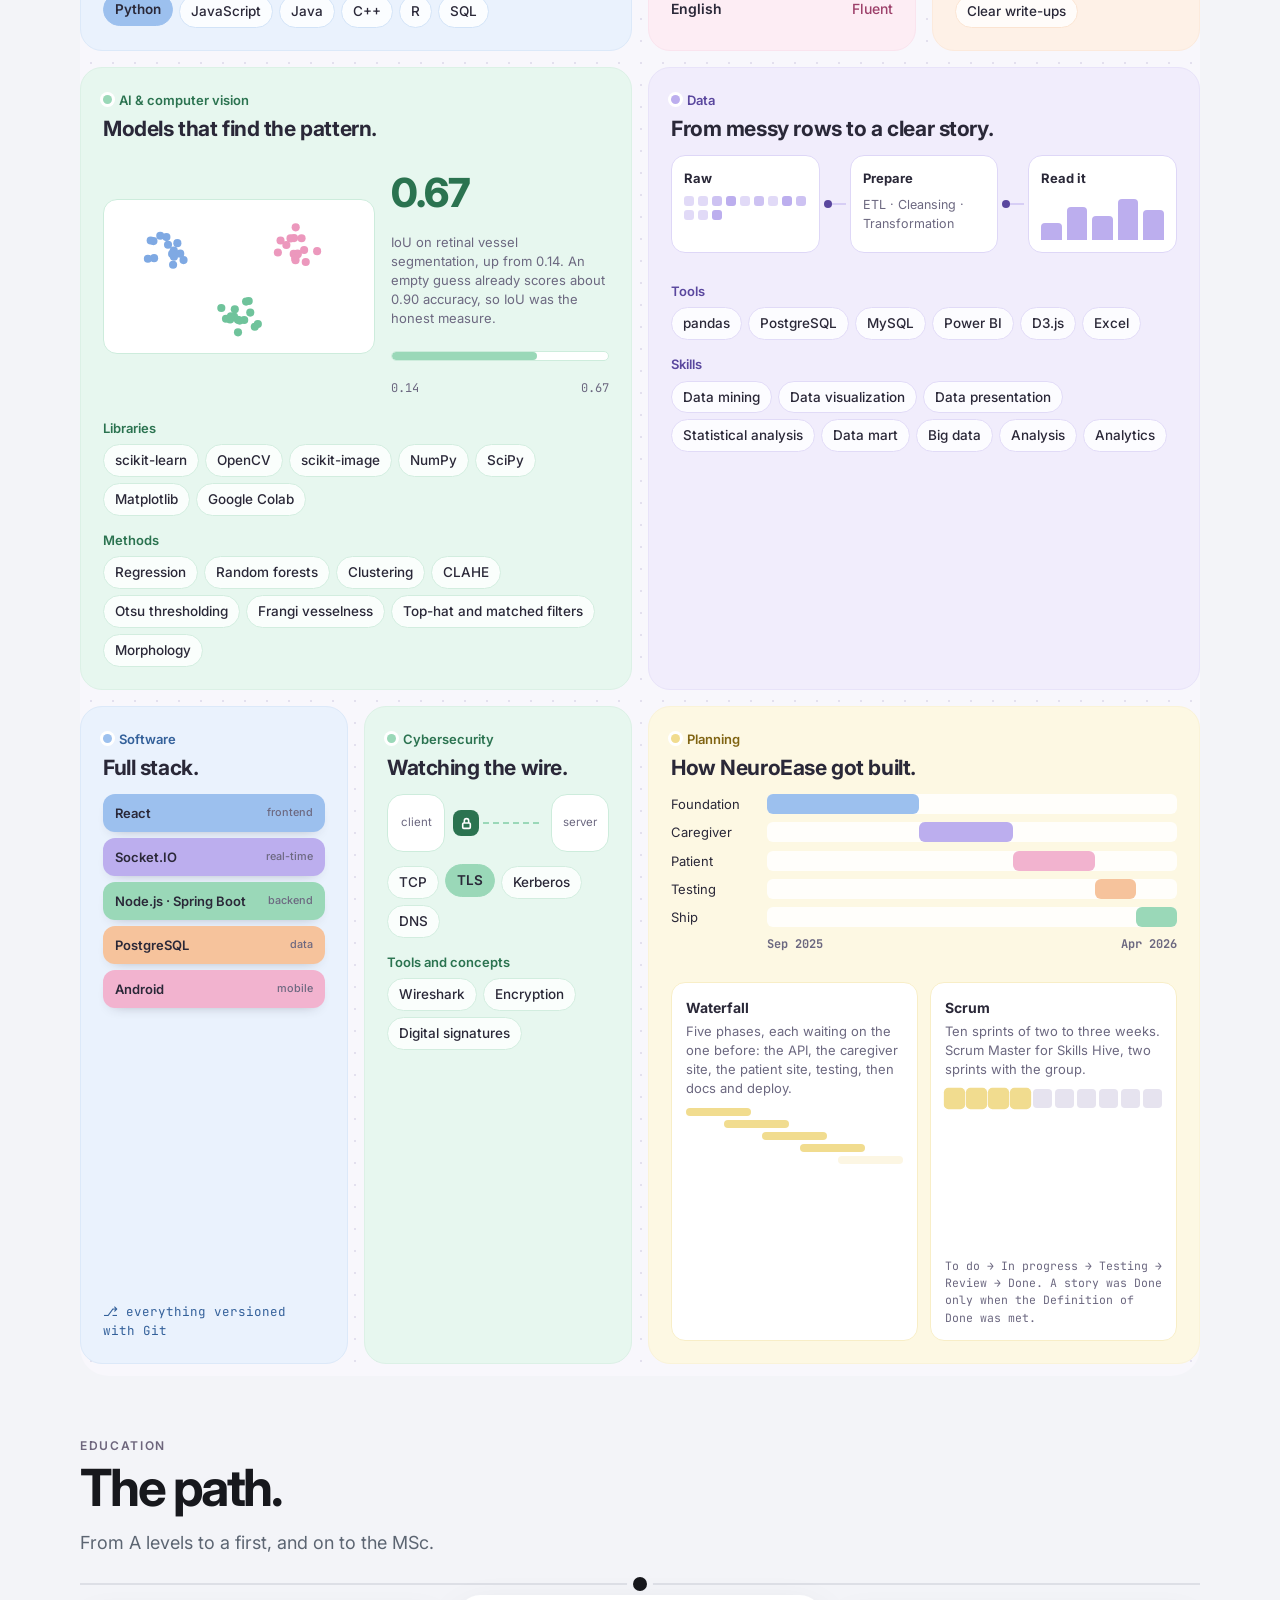
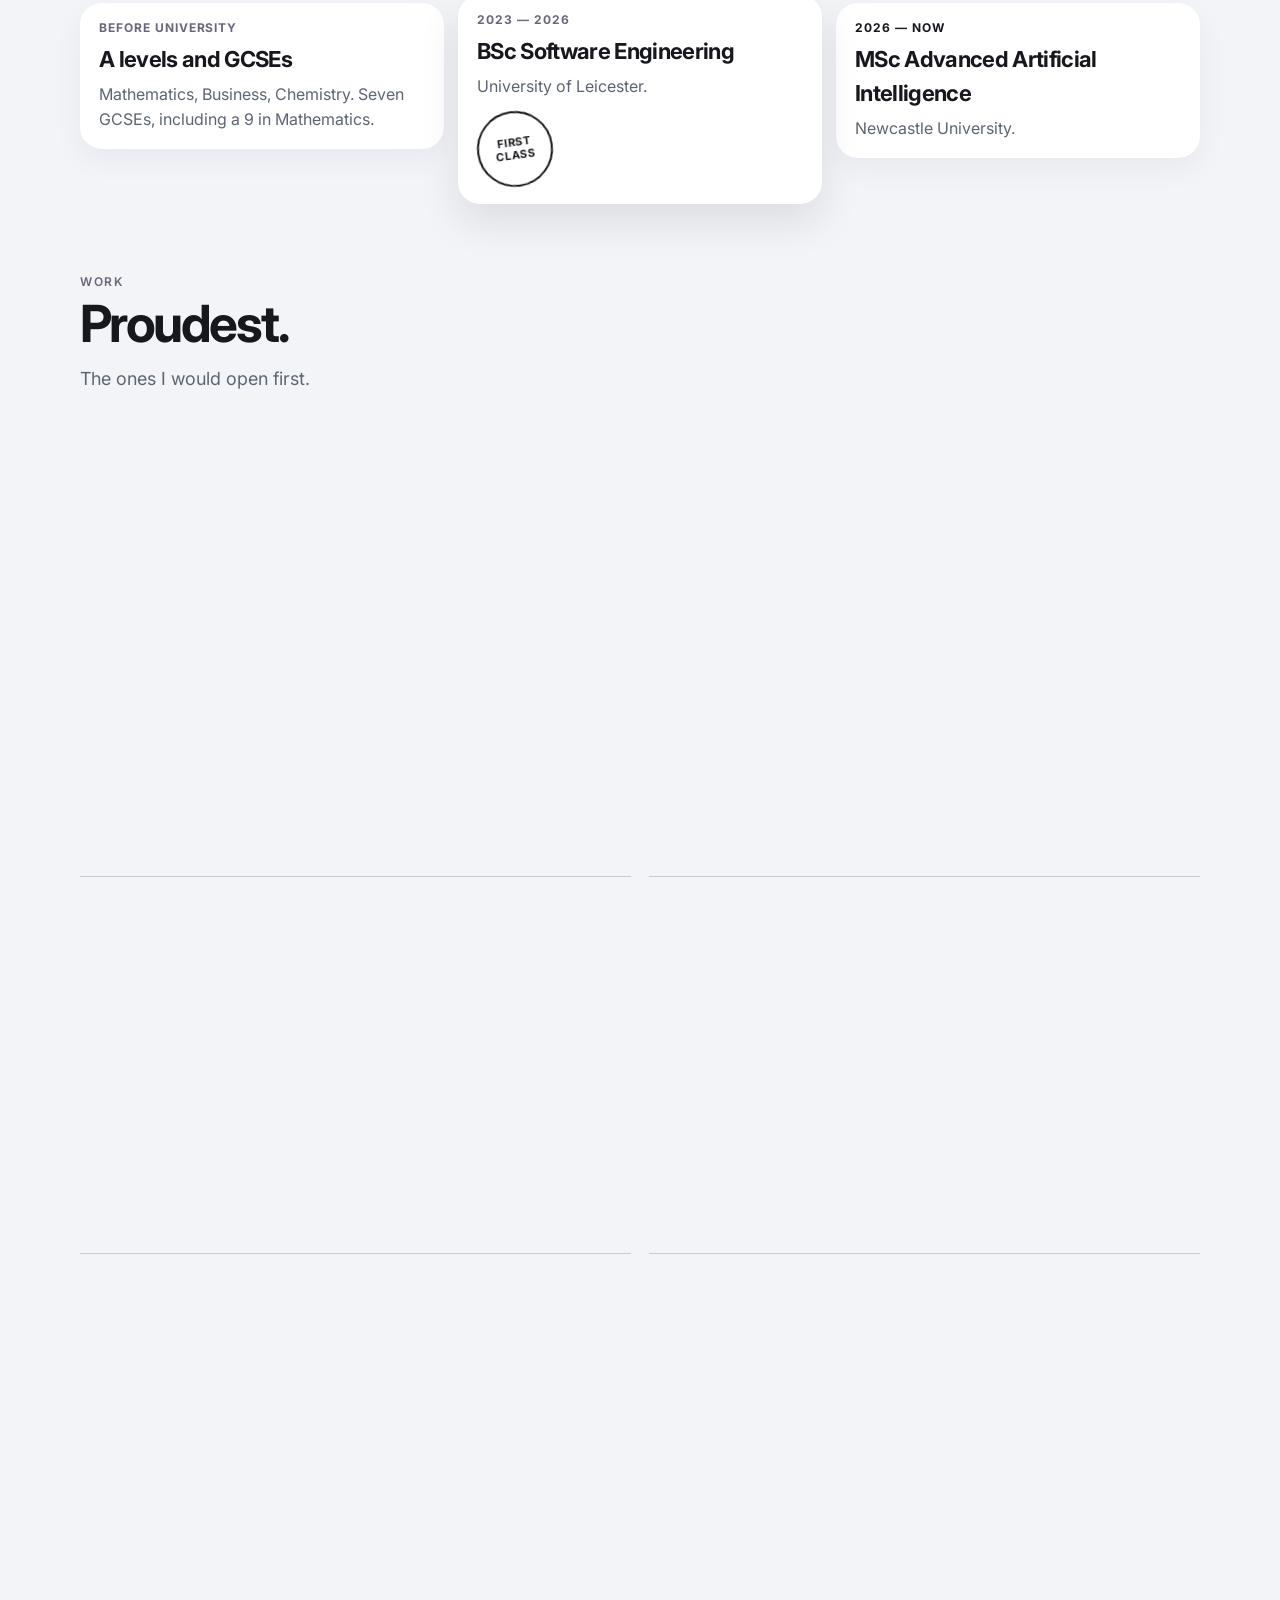
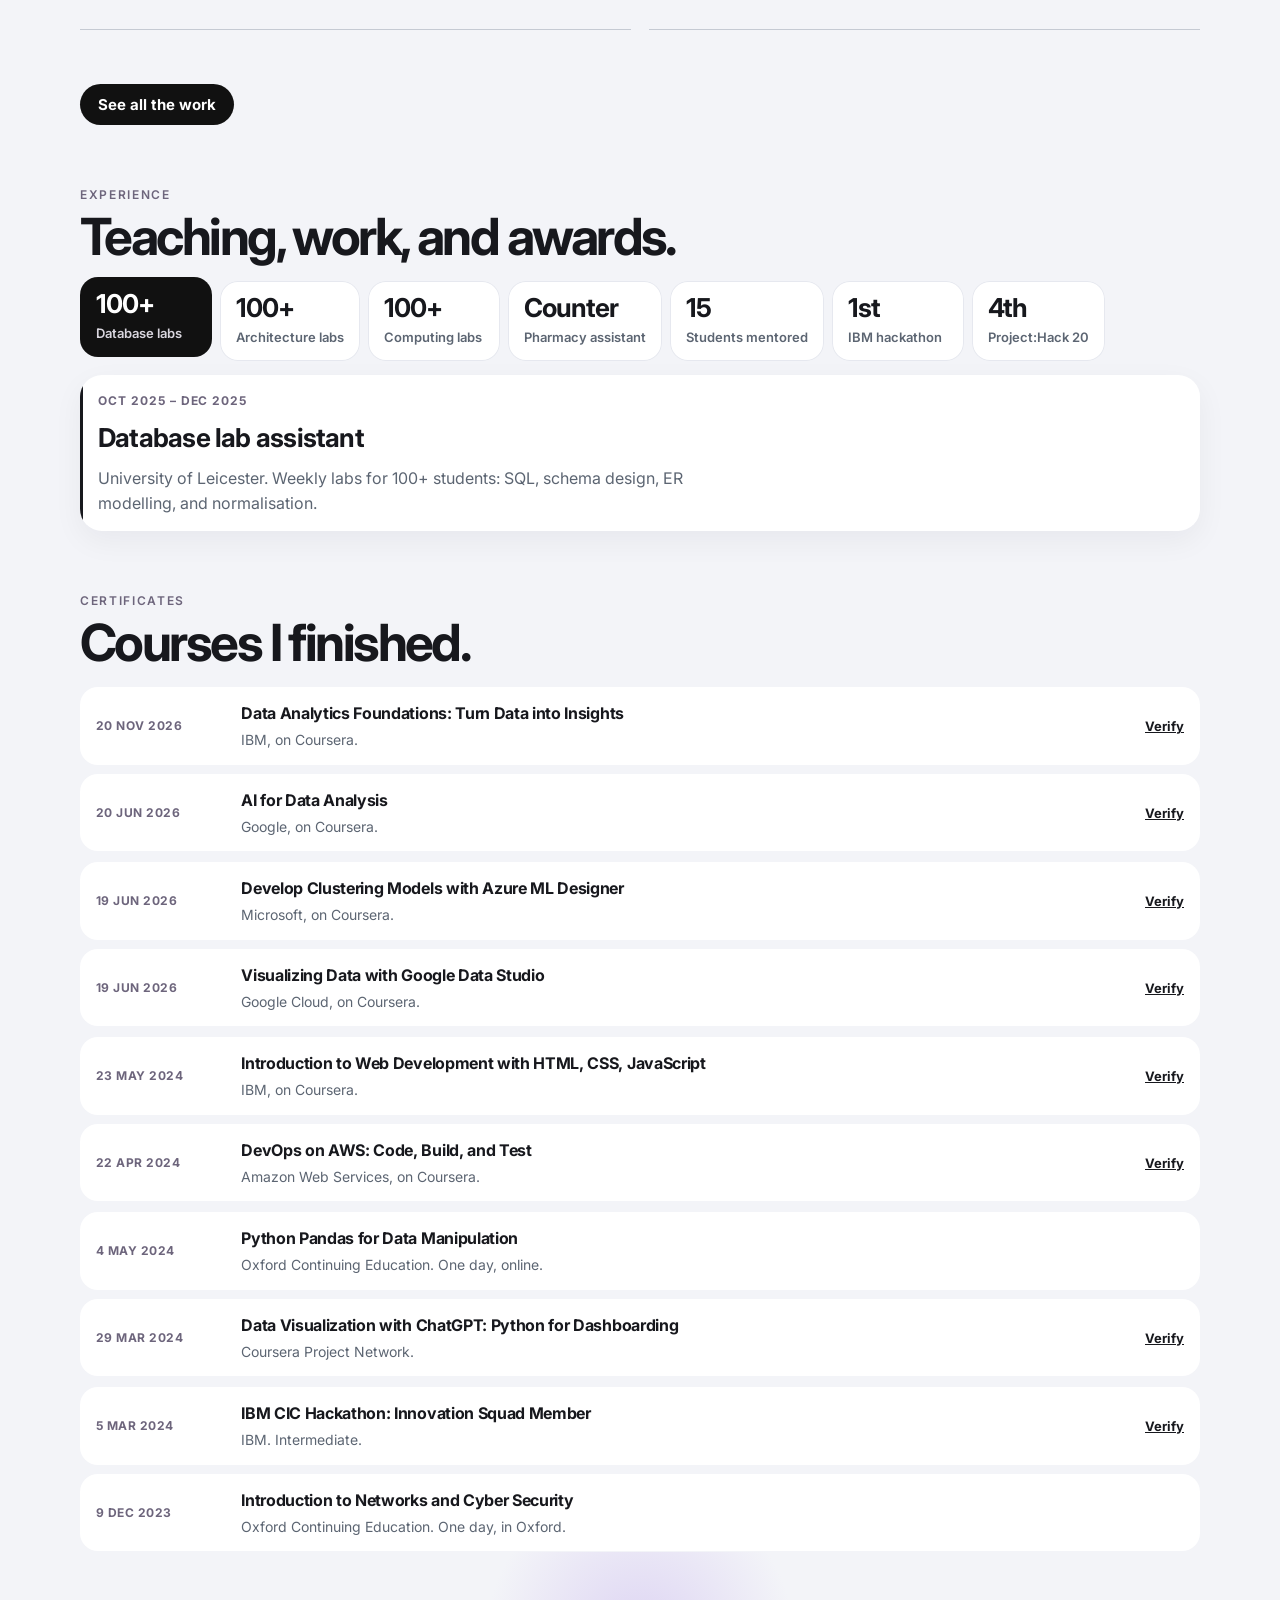
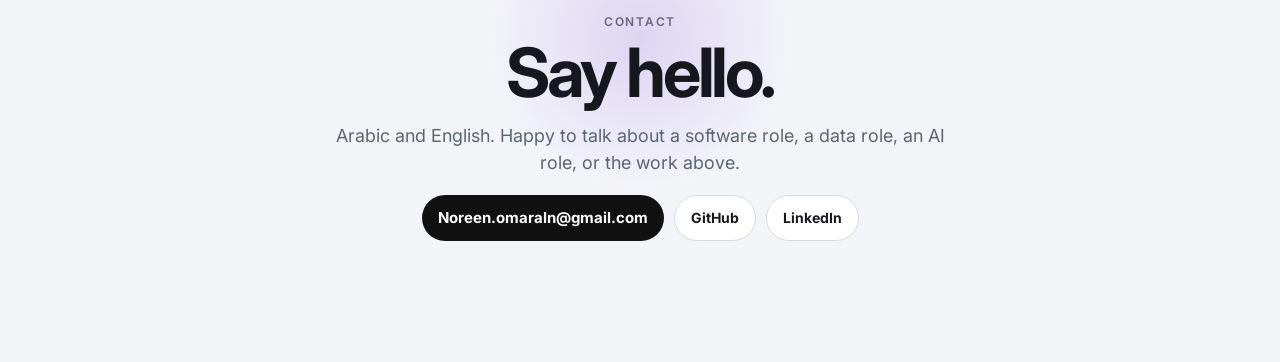
==== commit 2d94603f: "Show the project screenshots, open Skills Hive on the dashboard, and drop the IBM line from What I u" ====
--- a/index.html
+++ b/index.html
@@ -8,7 +8,7 @@
     <link rel="preconnect" href="https://fonts.googleapis.com">
     <link rel="preconnect" href="https://fonts.gstatic.com" crossorigin>
     <link href="https://fonts.googleapis.com/css2?family=IBM+Plex+Mono:wght@500&family=Inter:wght@400;500;600;700;800&family=JetBrains+Mono:wght@400;600&family=Noto+Naskh+Arabic:wght@600&display=swap" rel="stylesheet">
-    <link rel="stylesheet" href="style.css?v=26">
+    <link rel="stylesheet" href="style.css?v=28">
 </head>
 <body>
 <nav>
@@ -173,7 +173,6 @@
                 <ul class="chips"><li>pandas</li><li>PostgreSQL</li><li>MySQL</li><li>Power BI</li><li>D3.js</li><li>Excel</li></ul>
                 <div class="sub">Skills</div>
                 <ul class="chips"><li>Data mining</li><li>Data visualization</li><li>Data presentation</li><li>Statistical analysis</li><li>Data mart</li><li>Big data</li><li>Analysis</li><li>Analytics</li></ul>
-                <p class="note">IBM Data Analytics Foundations, finished 20 Nov 2026.</p>
             </article>
             <article class="tile blue" style="--i:5">
                 <div class="tag"><i></i>Software</div>
@@ -260,7 +259,7 @@
         <p class="lede">The ones I would open first.</p>
         <div class="proud">
             <article class="pcard tilt">
-                <a class="pmedia" style="--mat:#f3ead8" href="https://neuroease-dashboard.onrender.com/" aria-label="NeuroEase"><span class="flag">Two sites</span><span class="paper" aria-hidden="true"><b>76.4</b><b>78.7</b><small>caregiver · patient</small></span></a>
+                <a class="pmedia fit" style="--mat:#f3ead8" href="https://neuroease-dashboard.onrender.com/" aria-label="NeuroEase"><span class="flag">Two sites</span><img src="images/neuroease.jpg" alt="NeuroEase caregiver activity page, with memory and math sessions."></a>
                 <div class="pbody">
                     <h3><a href="https://neuroease-dashboard.onrender.com/">NeuroEase</a></h3>
                     <p class="got">A study of 25 people scored 76.4 and 78.7, and the comments changed the interface.</p>
@@ -294,7 +293,7 @@
                 </div>
             </article>
             <article class="pcard tilt">
-                <a class="pmedia retina" style="--mat:#d9e6fb" href="retina.html" aria-label="Retinal vessels"><span class="flag">0.67 IoU</span></a>
+                <a class="pmedia fit" style="--mat:#111318" href="retina.html" aria-label="Retinal vessels"><span class="flag">0.67 IoU</span><img src="images/retina.jpg" alt="Best, median, and worst retinal vessel results, beside the ground truth and the errors."></a>
                 <div class="pbody">
                     <h3><a href="retina.html">Retinal vessels</a></h3>
                     <p class="got">Reached vessel IoU 0.67, including on images it was not tuned on.</p>
@@ -328,7 +327,7 @@
         </div>
         <div class="grid" id="grid">
             <article class="pcard" data-kind="ai">
-                <a class="pmedia retina" style="--mat:#d9e6fb" href="retina.html" aria-label="Retinal vessel result"><span class="flag">0.67 IoU</span></a>
+                <a class="pmedia fit" style="--mat:#111318" href="retina.html" aria-label="Retinal vessel result"><span class="flag">0.67 IoU</span><img src="images/retina.jpg" alt="Best, median, and worst retinal vessel results, beside the ground truth and the errors."></a>
                 <div class="pbody">
                     <h3><a href="retina.html">Retinal vessels</a></h3>
                     <p class="got">Reached vessel IoU 0.67, including on images it was not tuned on.</p>
@@ -358,7 +357,7 @@
                 </div>
             </article>
             <article class="pcard" data-kind="software">
-                <a class="pmedia" style="--mat:#f3ead8" href="https://neuroease-dashboard.onrender.com/" aria-label="NeuroEase"><span class="flag">Two sites</span><span class="paper" aria-hidden="true"><b>76.4</b><b>78.7</b><small>caregiver · patient</small></span></a>
+                <a class="pmedia fit" style="--mat:#f3ead8" href="https://neuroease-dashboard.onrender.com/" aria-label="NeuroEase"><span class="flag">Two sites</span><img src="images/neuroease.jpg" alt="NeuroEase caregiver activity page, with memory and math sessions."></a>
                 <div class="pbody">
                     <h3><a href="https://neuroease-dashboard.onrender.com/">NeuroEase</a></h3>
                     <p class="got">A study of 25 people scored 76.4 and 78.7, and the comments changed the interface.</p>
@@ -408,13 +407,13 @@
                 </div>
             </article>
             <article class="pcard" data-kind="software">
-                <a class="pmedia" style="--mat:#f3efc0" href="https://nno3.github.io/skills-hive/" aria-label="Skills Hive"><span class="flag">I led it</span><span class="paper" aria-hidden="true"><b>4</b><small>dashboard, course, game, chatbot</small></span></a>
-                <div class="pbody">
-                    <h3><a href="https://nno3.github.io/skills-hive/">Skills Hive</a></h3>
-                    <p class="got">I was Scrum Master, and the dashboard, course page, game, and chatbot shipped.</p>
-                    <p class="did">Scrum Master for the group across two sprints. Shipped the dashboard, the course page, the game, and the chatbot.</p>
+                <a class="pmedia fit" style="--mat:#ffe56a" href="https://nno3.github.io/skills-hive/dashboard/" aria-label="Skills Hive"><span class="flag">I led it</span><img src="images/skillshive.jpg" alt="Skills Hive dashboard with courses completed, learning hours, a bronze badge, and recommended courses."></a>
+                <div class="pbody">
+                    <h3><a href="https://nno3.github.io/skills-hive/dashboard/">Skills Hive</a></h3>
+                    <p class="got">I built the chatbot, the dashboard, and the game.</p>
+                    <p class="did">I contributed to a lot of the other tasks and the UI. Scrum Master for the group across two sprints.</p>
                     <ul class="boxes"><li>JavaScript</li><li>HTML</li><li>CSS</li></ul>
-                    <p class="links mini"><a href="https://nno3.github.io/skills-hive/">Live</a><a class="ghost" href="https://github.com/nno3/skills-hive">Code</a></p>
+                    <p class="links mini"><a href="https://nno3.github.io/skills-hive/dashboard/">Dashboard</a><a class="ghost" href="https://github.com/nno3/skills-hive">Code</a></p>
                 </div>
             </article>
             <article class="pcard" data-kind="software">
--- a/style.css
+++ b/style.css
@@ -632,6 +632,9 @@
 .contact .btn { font-size: 15px; }
 
 .sheet { padding-top: 28px; }
+.sheet .shot { margin: 22px 0 0; }
+.sheet .shot img { width: 100%; height: auto; border-radius: 16px; display: block; }
+.sheet .shot figcaption { margin: 8px 0 0; color: var(--muted); font-size: 14px; }
 .statrow { display: grid; grid-template-columns: repeat(2, 1fr); gap: 10px; margin: 22px 0; }
 .statrow div { background: #fff; border: 1px solid var(--line); border-radius: 16px; padding: 14px; }
 .statrow strong { display: block; font-size: 28px; letter-spacing: -0.04em; }
@@ -862,7 +865,6 @@
 #skills .chips li.on{background:var(--tc);border-color:var(--tc);color:var(--text);transform:translateY(-2px);font-weight:600}
 #skills .sub{font-size:13px;color:var(--td);margin:14px 0 6px;font-weight:600}
 #skills .push{margin-top:auto}
-#skills .note{font-size:13px;color:var(--td);margin:12px 0 0;font-weight:600}
 #skills .term{font-family:var(--mono);background:#fff;color:var(--text);border:1px solid color-mix(in srgb,var(--tc) 50%,#fff);border-radius:14px;padding:14px 18px;font-size:14px;font-weight:500;margin:0 0 14px;min-height:88px}
 #skills .term span{display:inline;opacity:1;transform:none;animation:none}
 #skills .term span::before{content:none}
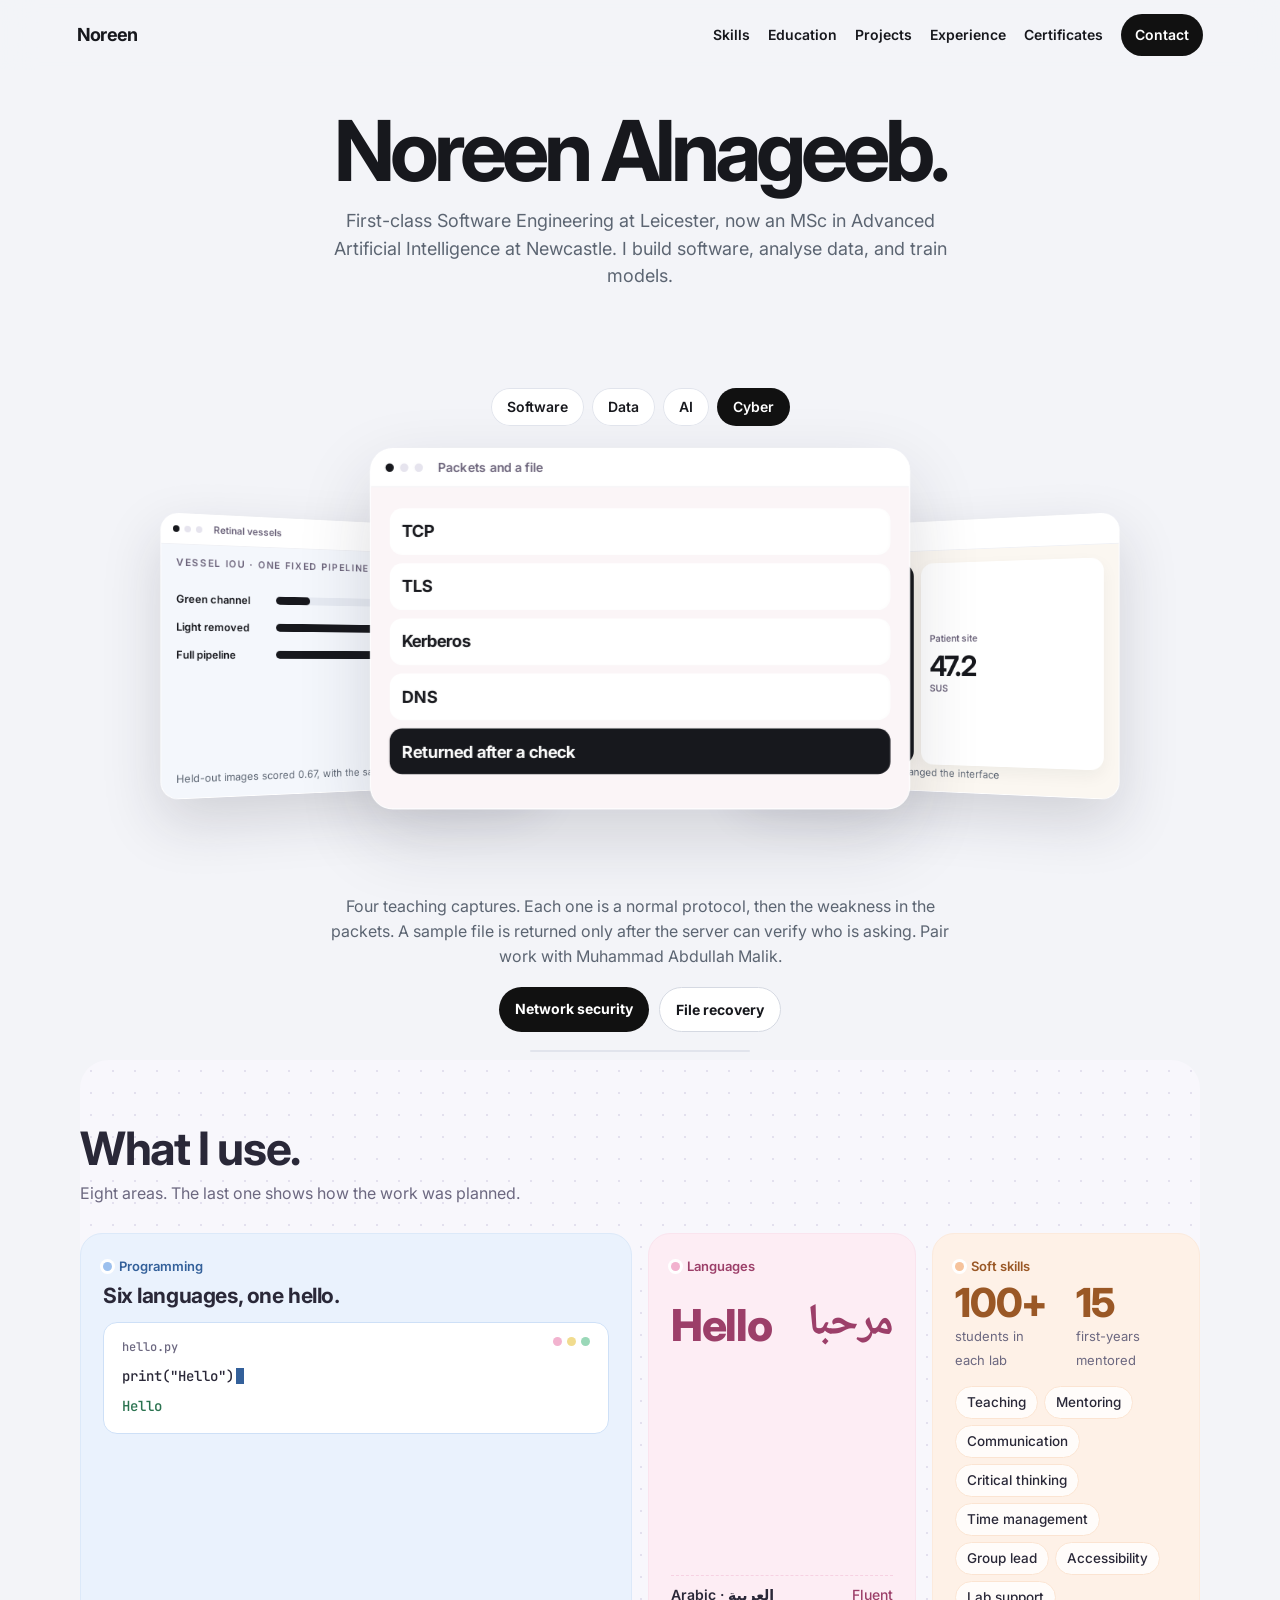
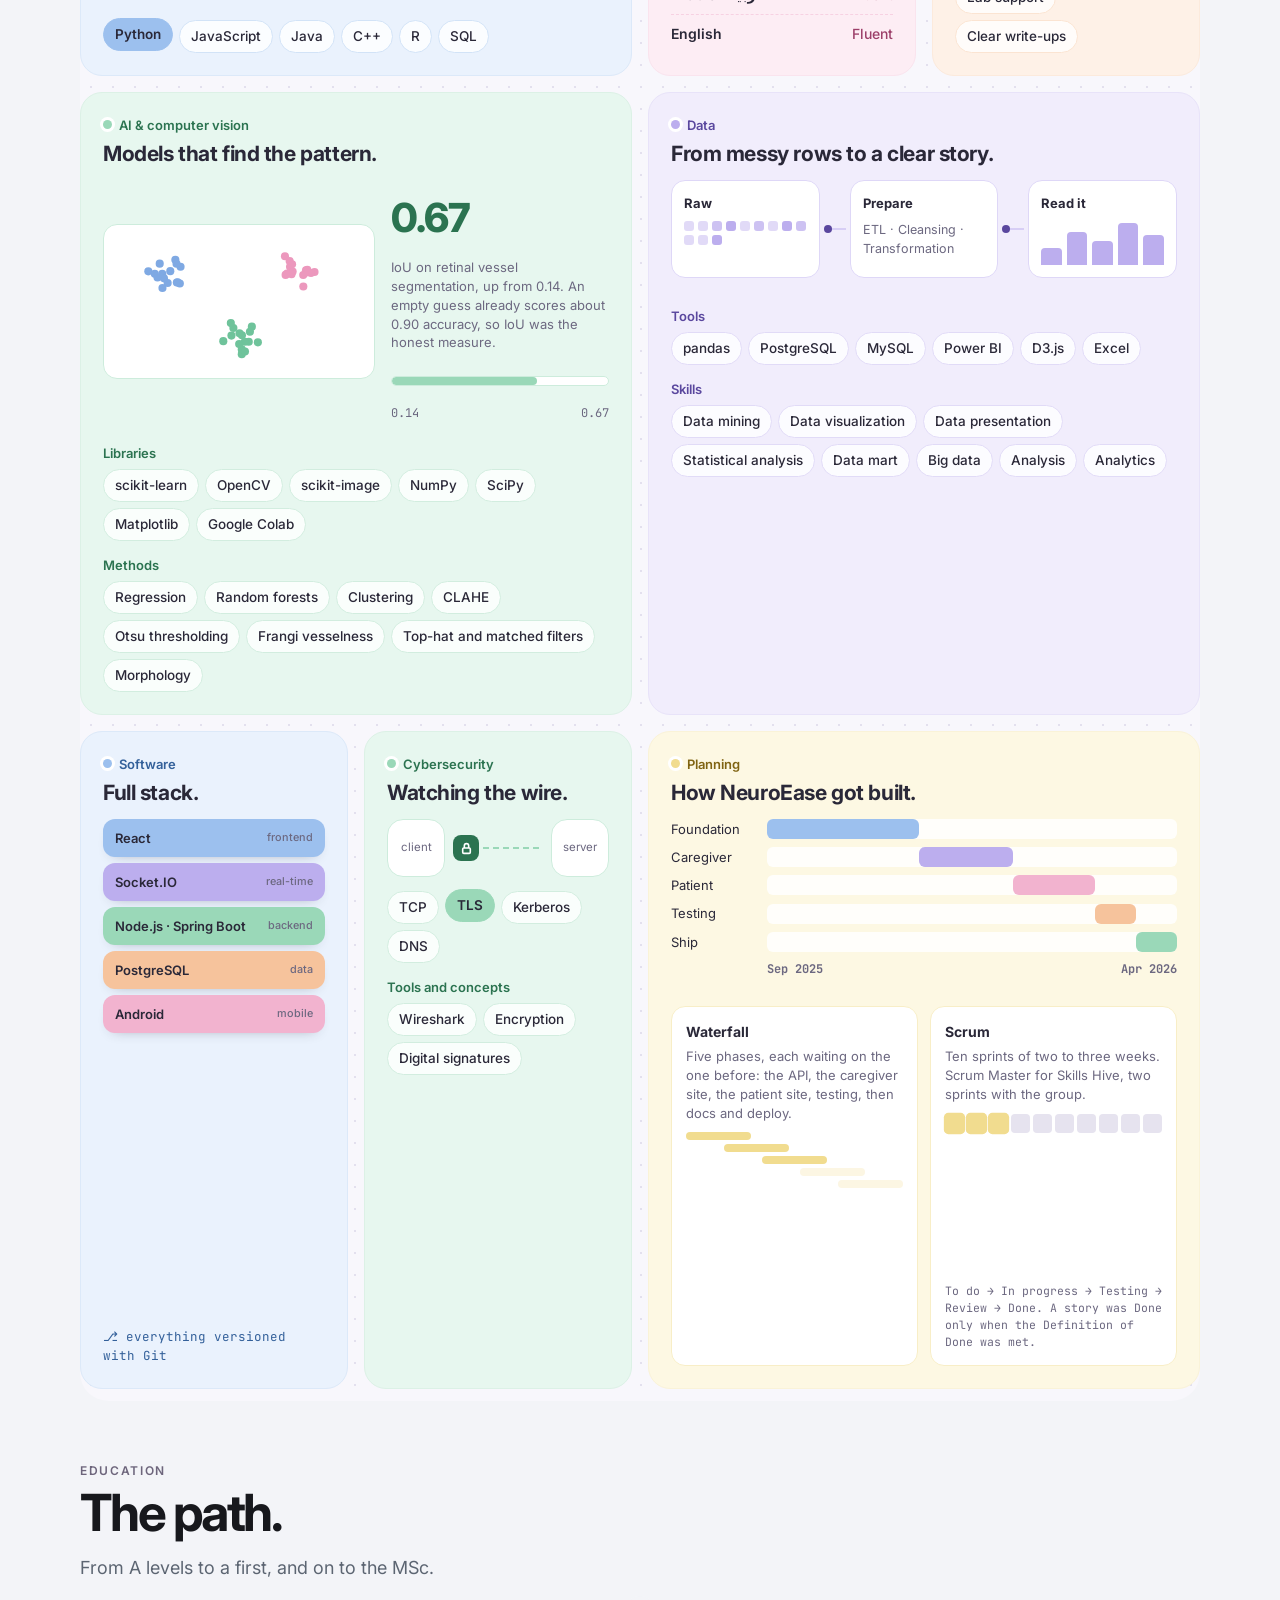
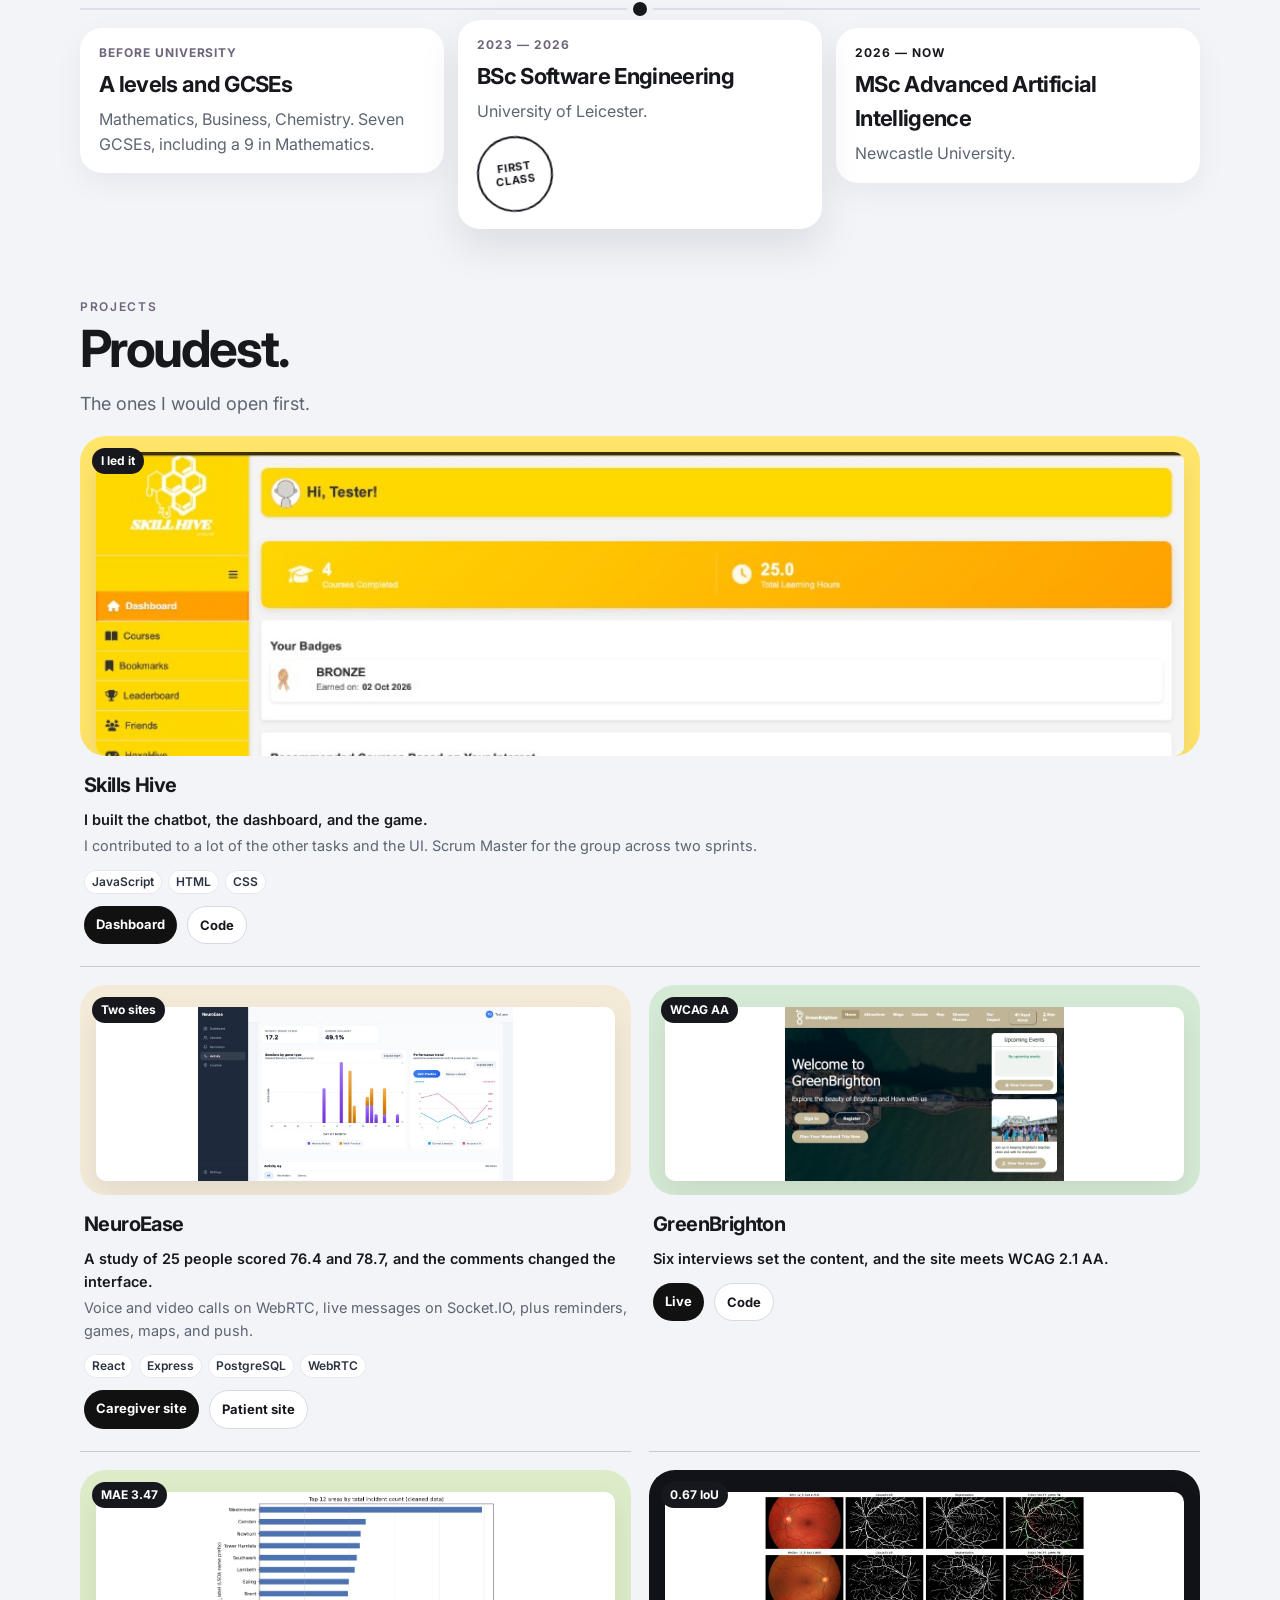
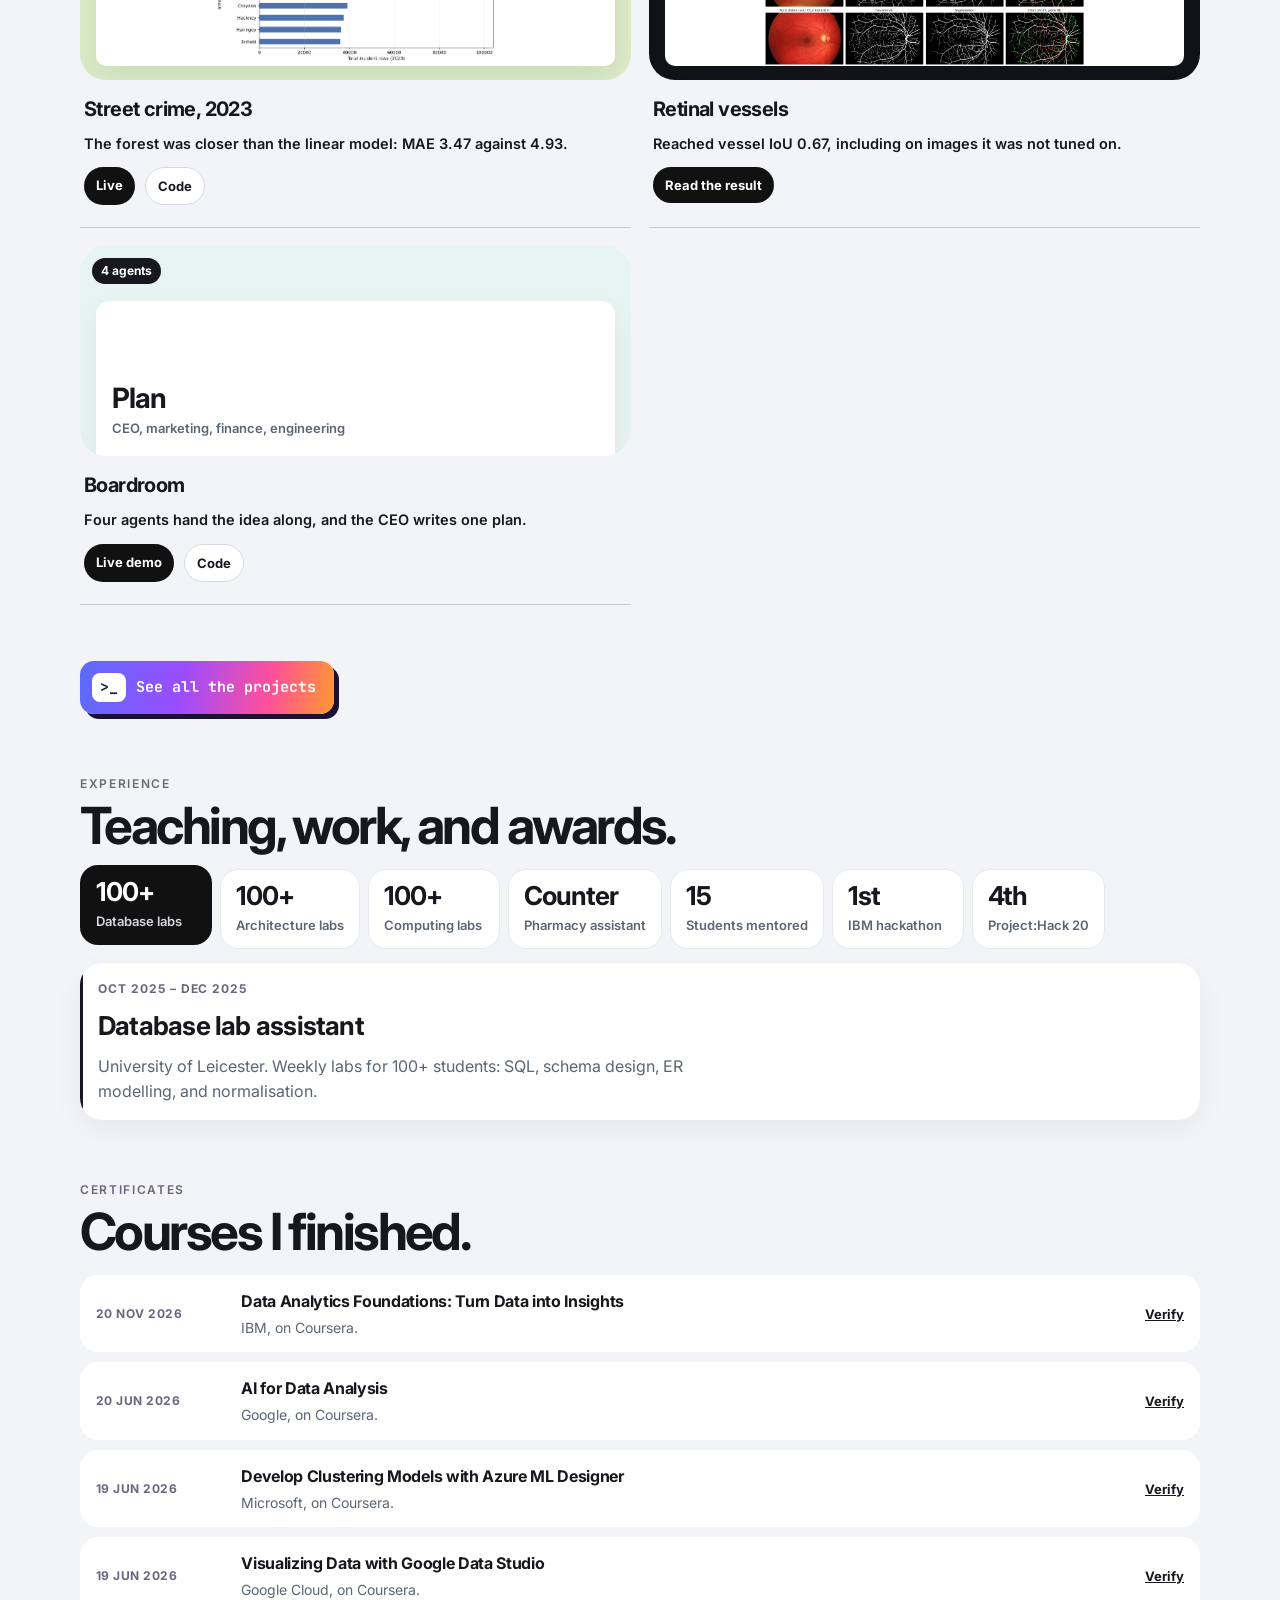
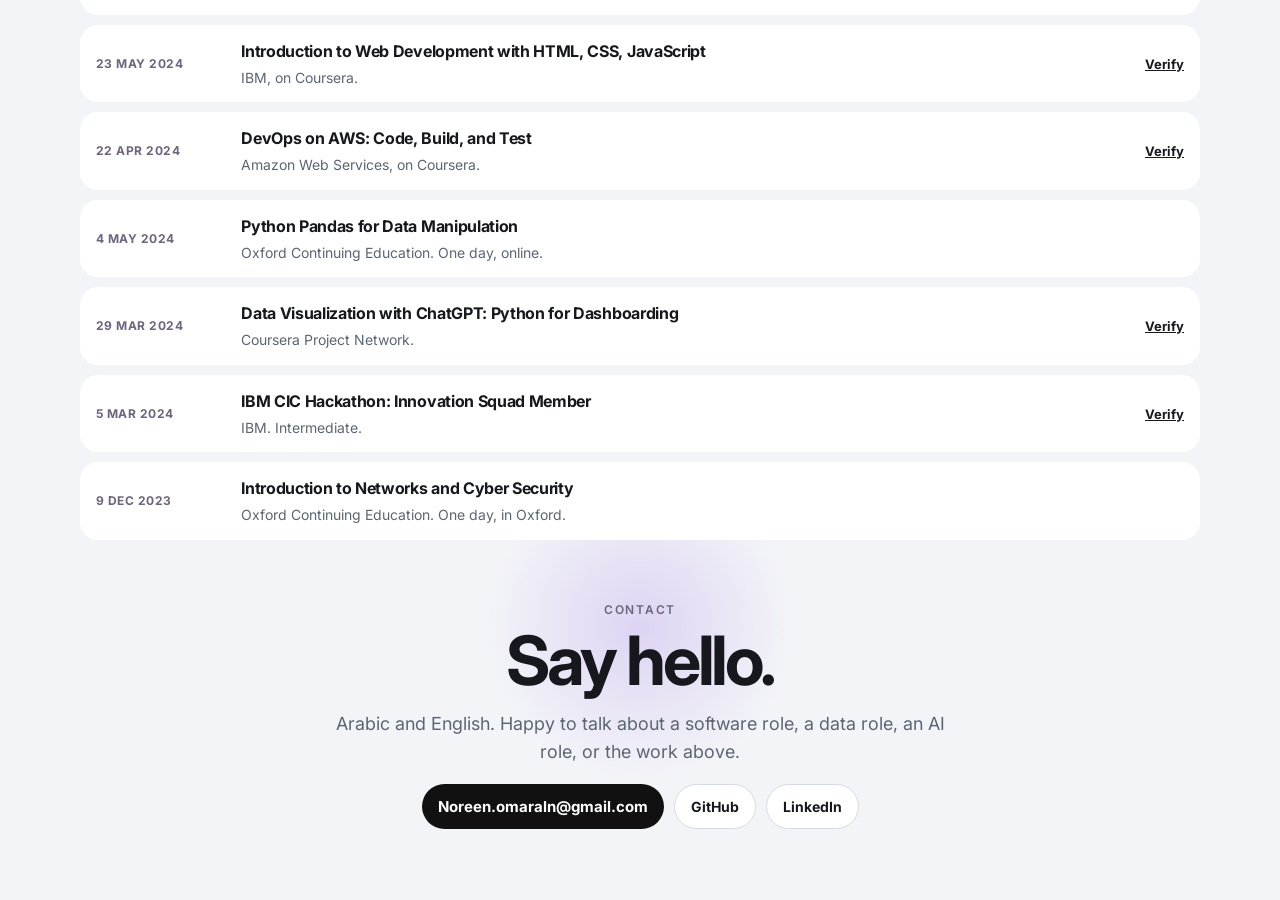
==== commit 4118e6fd: "Lead the proudest projects with Skills Hive, and give the projects button a colour of its own." ====
--- a/index.html
+++ b/index.html
@@ -8,7 +8,7 @@
     <link rel="preconnect" href="https://fonts.googleapis.com">
     <link rel="preconnect" href="https://fonts.gstatic.com" crossorigin>
     <link href="https://fonts.googleapis.com/css2?family=IBM+Plex+Mono:wght@500&family=Inter:wght@400;500;600;700;800&family=JetBrains+Mono:wght@400;600&family=Noto+Naskh+Arabic:wght@600&display=swap" rel="stylesheet">
-    <link rel="stylesheet" href="style.css?v=28">
+    <link rel="stylesheet" href="style.css?v=30">
 </head>
 <body>
 <nav>
@@ -16,7 +16,7 @@
     <div class="nav-links">
         <a href="#skills">Skills</a>
         <a href="#education">Education</a>
-        <a href="#work">Work</a>
+        <a href="#work">Projects</a>
         <a href="#experience">Experience</a>
         <a href="#certificates">Certificates</a>
         <a class="nav-btn" href="#contact">Contact</a>
@@ -254,10 +254,20 @@
     </section>
 
     <section id="work" class="reveal">
-        <p class="kicker">Work</p>
+        <p class="kicker">Projects</p>
         <h2>Proudest.</h2>
         <p class="lede">The ones I would open first.</p>
         <div class="proud">
+            <article class="pcard tilt lead">
+                <a class="pmedia fit" style="--mat:#ffe56a" href="https://nno3.github.io/skills-hive/dashboard/" aria-label="Skills Hive"><span class="flag">I led it</span><img src="images/skillshive.jpg" alt="Skills Hive dashboard with courses completed, learning hours, a bronze badge, and recommended courses."></a>
+                <div class="pbody">
+                    <h3><a href="https://nno3.github.io/skills-hive/dashboard/">Skills Hive</a></h3>
+                    <p class="got">I built the chatbot, the dashboard, and the game.</p>
+                    <p class="did">I contributed to a lot of the other tasks and the UI. Scrum Master for the group across two sprints.</p>
+                    <ul class="boxes"><li>JavaScript</li><li>HTML</li><li>CSS</li></ul>
+                    <p class="links mini"><a href="https://nno3.github.io/skills-hive/dashboard/">Dashboard</a><a class="ghost" href="https://github.com/nno3/skills-hive">Code</a></p>
+                </div>
+            </article>
             <article class="pcard tilt">
                 <a class="pmedia fit" style="--mat:#f3ead8" href="https://neuroease-dashboard.onrender.com/" aria-label="NeuroEase"><span class="flag">Two sites</span><img src="images/neuroease.jpg" alt="NeuroEase caregiver activity page, with memory and math sessions."></a>
                 <div class="pbody">
@@ -277,14 +287,6 @@
                 </div>
             </article>
             <article class="pcard tilt">
-                <a class="pmedia" style="--mat:#f3efc0" href="https://nno3.github.io/skills-hive/hexahive/" aria-label="HexaHive"><span class="flag">Puzzle</span><span class="paper" aria-hidden="true"><b>Hex</b><small>clear a full row</small></span></a>
-                <div class="pbody">
-                    <h3><a href="https://nno3.github.io/skills-hive/hexahive/">HexaHive</a></h3>
-                    <p class="got">The hexagonal puzzle I built for Skills Hive, the group project I led.</p>
-                    <p class="links mini"><a href="https://nno3.github.io/skills-hive/hexahive/">Live</a><a class="ghost" href="https://github.com/nno3/skills-hive">Code</a></p>
-                </div>
-            </article>
-            <article class="pcard tilt">
                 <a class="pmedia fit" style="--mat:#dcecc8" href="https://nno3.github.io/street-crime/"><span class="flag">MAE 3.47</span><img src="images/crime.png" alt="Bar chart of London areas with the most street incidents in 2023."></a>
                 <div class="pbody">
                     <h3><a href="https://nno3.github.io/street-crime/">Street crime, 2023</a></h3>
@@ -309,12 +311,12 @@
                 </div>
             </article>
         </div>
-        <button type="button" class="see-all" id="see-all" aria-expanded="false" aria-controls="rest">See all the work</button>
+        <button type="button" class="see-all" id="see-all" aria-expanded="false" aria-controls="rest"><span class="see-prompt" aria-hidden="true">&gt;_</span><span class="see-label">See all the projects</span></button>
         <div class="rest" id="rest" hidden>
         <div class="work-head">
             <div>
                 <p class="kicker">Everything else</p>
-                <h2>All the work.</h2>
+                <h2>All the projects.</h2>
             </div>
             <div class="filters" role="tablist" aria-label="Filter projects">
                 <button type="button" data-filter="all" aria-selected="true">All</button>
@@ -414,6 +416,16 @@
                     <p class="did">I contributed to a lot of the other tasks and the UI. Scrum Master for the group across two sprints.</p>
                     <ul class="boxes"><li>JavaScript</li><li>HTML</li><li>CSS</li></ul>
                     <p class="links mini"><a href="https://nno3.github.io/skills-hive/dashboard/">Dashboard</a><a class="ghost" href="https://github.com/nno3/skills-hive">Code</a></p>
+                </div>
+            </article>
+            <article class="pcard" data-kind="software">
+                <a class="pmedia" style="--mat:#f3efc0" href="https://nno3.github.io/skills-hive/hexahive/" aria-label="HexaHive"><span class="flag">Puzzle</span><span class="paper" aria-hidden="true"><b>Hex</b><small>clear a full row</small></span></a>
+                <div class="pbody">
+                    <h3><a href="https://nno3.github.io/skills-hive/hexahive/">HexaHive</a></h3>
+                    <p class="got">The hexagonal puzzle I built for Skills Hive, the group project I led.</p>
+                    <p class="did">Arrange the pieces and clear a full row.</p>
+                    <ul class="boxes"><li>JavaScript</li><li>HTML</li><li>CSS</li></ul>
+                    <p class="links mini"><a href="https://nno3.github.io/skills-hive/hexahive/">Live</a><a class="ghost" href="https://github.com/nno3/skills-hive">Code</a></p>
                 </div>
             </article>
             <article class="pcard" data-kind="software">
@@ -609,6 +621,6 @@
         </p>
     </section>
 </main>
-<script src="app.js?v=26"></script>
+<script src="app.js?v=27"></script>
 </body>
 </html>
--- a/style.css
+++ b/style.css
@@ -452,16 +452,28 @@
 
 .work-head { display: flex; flex-wrap: wrap; align-items: end; justify-content: space-between; gap: 14px; }
 .see-all {
-    margin-top: 6px;
-    background: #111;
+    display: inline-flex;
+    align-items: center;
+    gap: 10px;
+    margin-top: 8px;
+    padding: 12px 18px 12px 12px;
+    border: 0;
+    border-radius: 14px;
+    cursor: pointer;
     color: #fff;
-    border: 0;
-    border-radius: 999px;
-    padding: 13px 18px;
-    font: 700 15px/1 var(--sans);
-    cursor: pointer;
-}
-.see-all:hover { transform: translateY(-2px); }
+    font: 700 15px/1 "JetBrains Mono", ui-monospace, monospace;
+    background: linear-gradient(100deg, #5b6cff 0%, #9b4dff 40%, #ff4f9a 74%, #ff9a2e 100%);
+    box-shadow: 5px 5px 0 #1b1233;
+    transition: transform 0.2s ease, box-shadow 0.2s ease;
+}
+.see-all .see-prompt {
+    color: #24183f;
+    background: #fff;
+    border-radius: 8px;
+    padding: 7px 8px;
+}
+.see-all:hover { transform: translate(-2px, -2px); box-shadow: 8px 8px 0 #1b1233; }
+.see-all:focus-visible { outline: 3px solid #ff9a2e; outline-offset: 3px; }
 .rest { scroll-margin-top: 84px; margin-top: 36px; }
 .rest[hidden] { display: none; }
 .grid { display: grid; gap: 28px 18px; margin-top: 22px; }
@@ -792,6 +804,9 @@
     .plan-grid { grid-template-columns: 1.3fr 0.9fr 1fr; }
     .clusters { grid-template-columns: 1.1fr 0.9fr 1.1fr; }
     .proud { grid-template-columns: 1fr 1fr; }
+    .proud .lead { grid-column: 1 / -1; }
+    .proud .lead .pmedia { height: 320px; }
+    .proud .lead .pmedia img { object-fit: cover; object-position: top center; top: 16px; height: calc(100% - 16px); }
     .proof { grid-template-columns: 1fr 1fr; }
     .bench { grid-template-columns: 1.05fr 0.95fr; }
     .stops { grid-template-columns: 1fr 1fr 1fr; align-items: start; }
@@ -817,6 +832,7 @@
     html.js .pkts li, .term span, .demo.is-on .chips li, .demo.is-on .stack li { animation: none; opacity: 1; transform: none; }
     html.js .stop.is-on .stamp, html.js .reveal.in .certs li, .role.is-on::after, .deck button, html.js .reveal.in .gantt b, html.js .reveal.in .fall li, html.js .reveal.in .kanban li, html.js .reveal.in .flow .dashline, .dash { animation: none; transition: none; }
     .meter i.run { animation: none; width: 100%; }
+    .see-all, .see-all:hover { transition: none; transform: none; }
 }
 
 /* Skills bento */
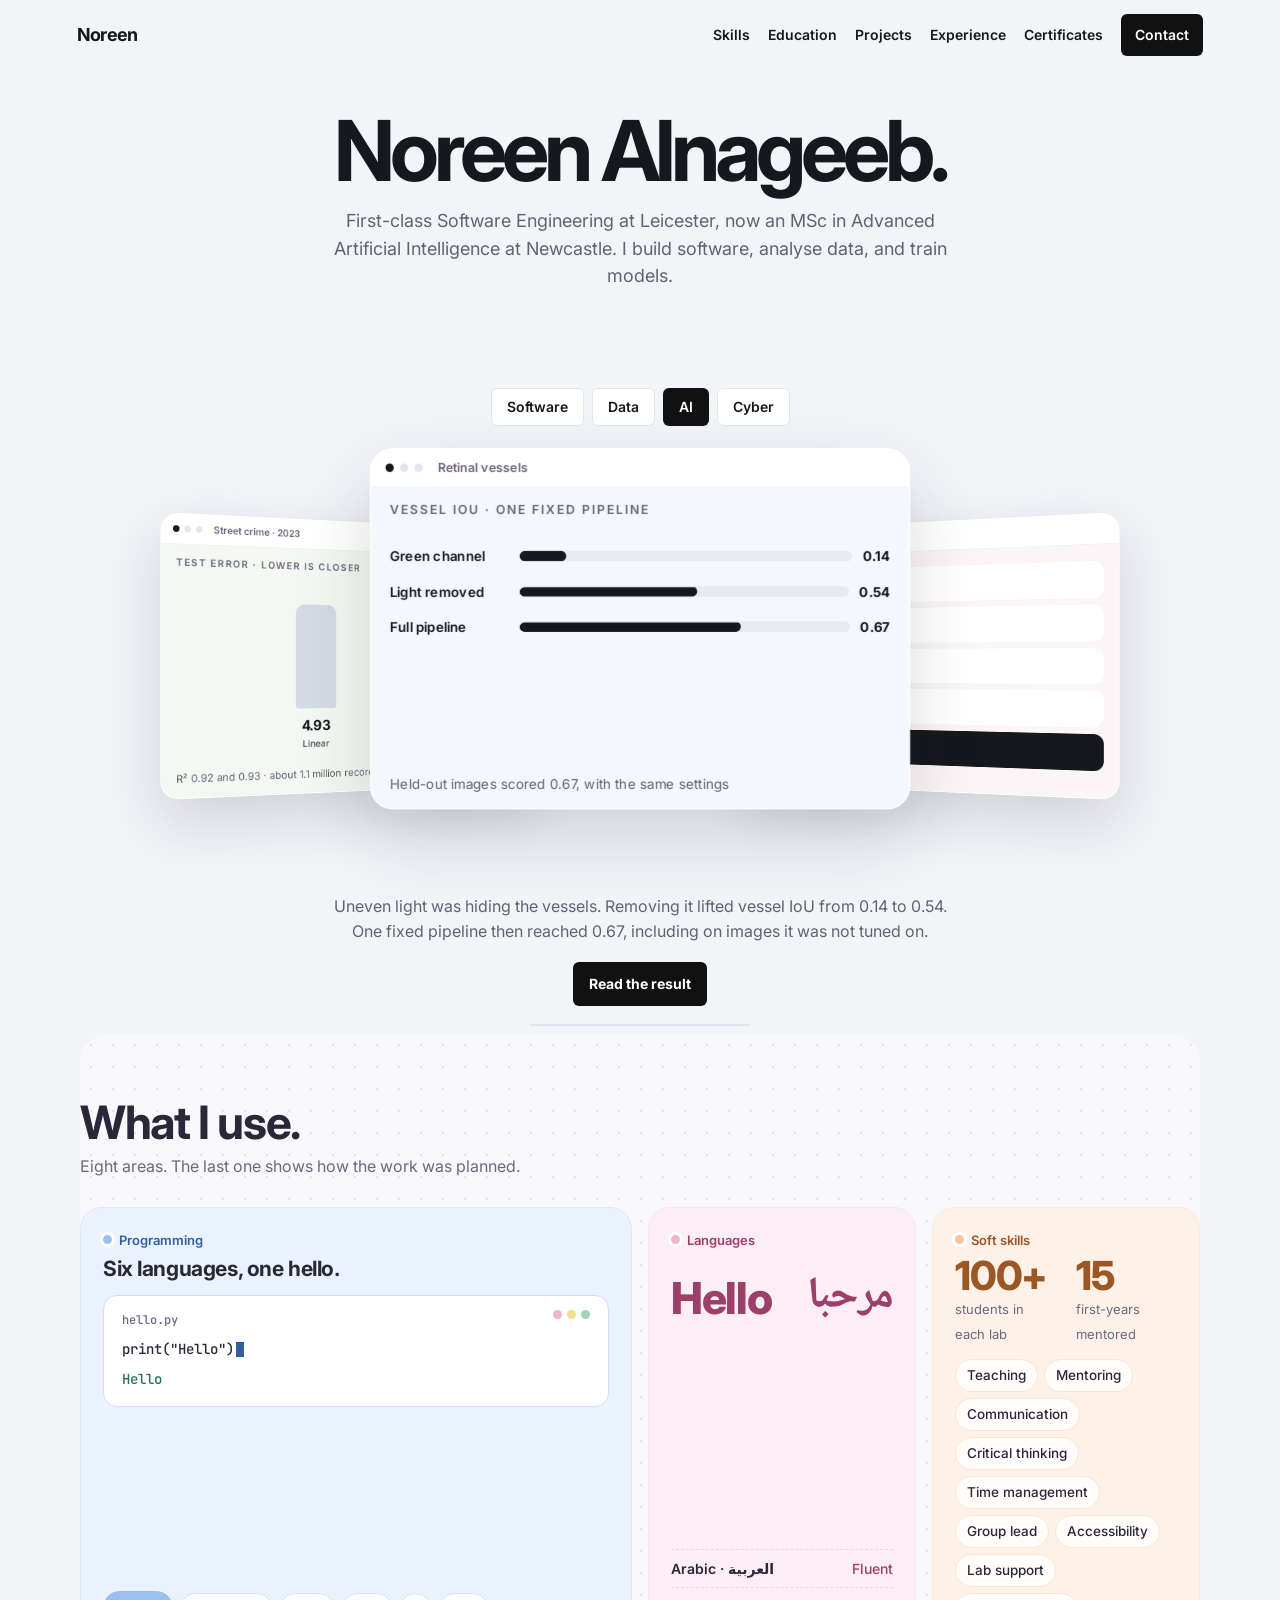
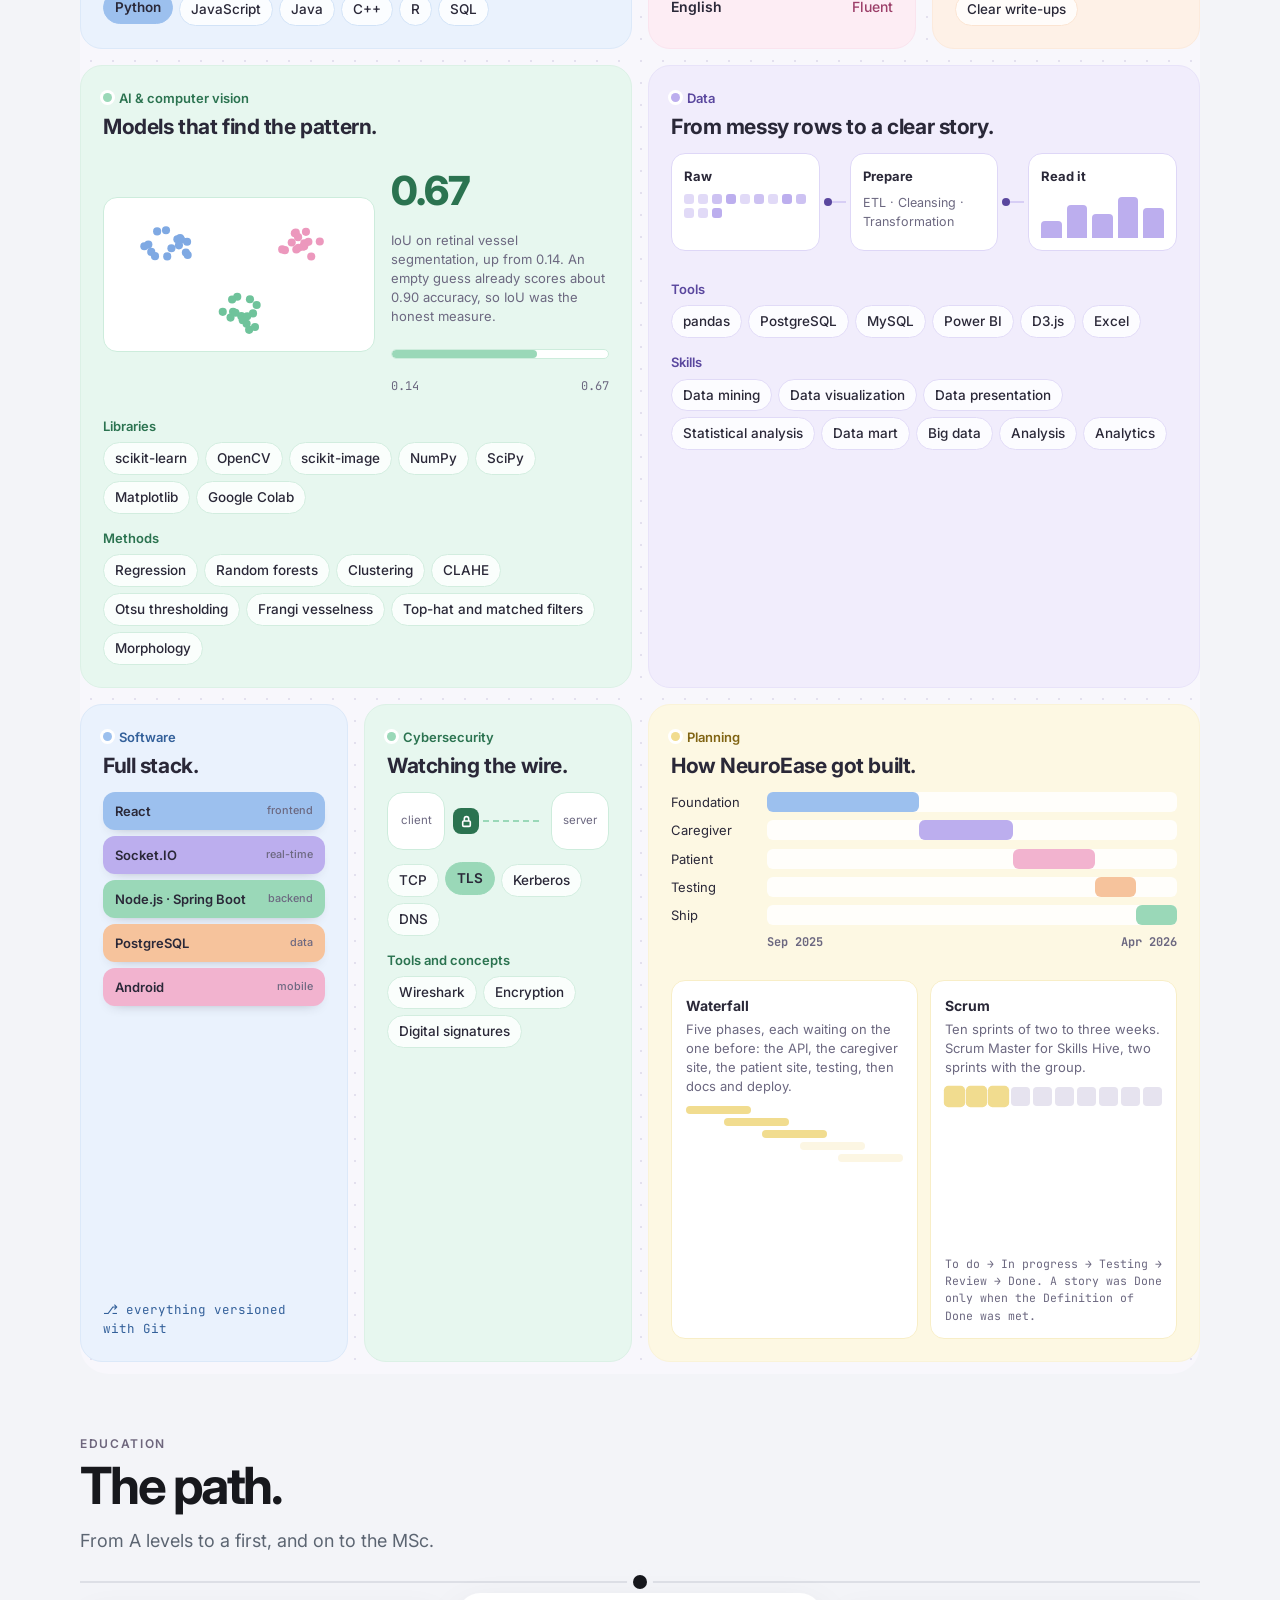
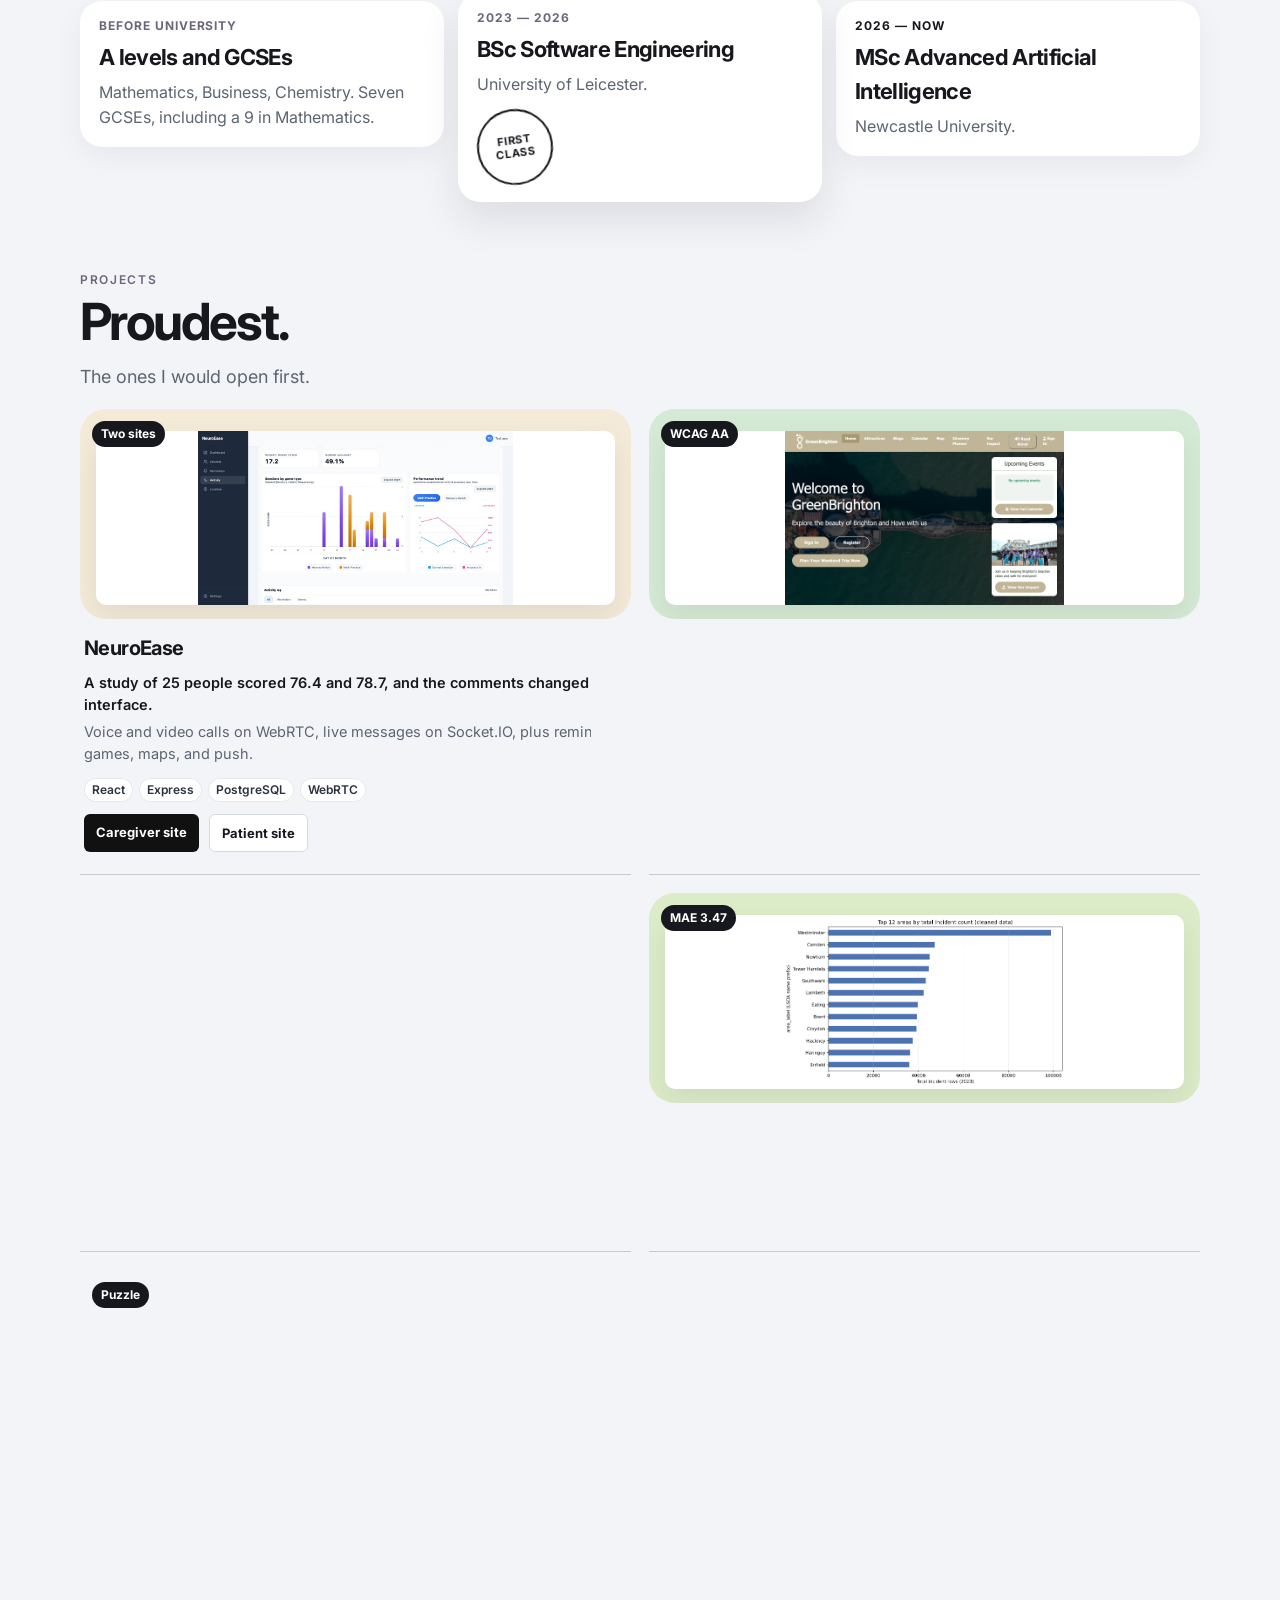
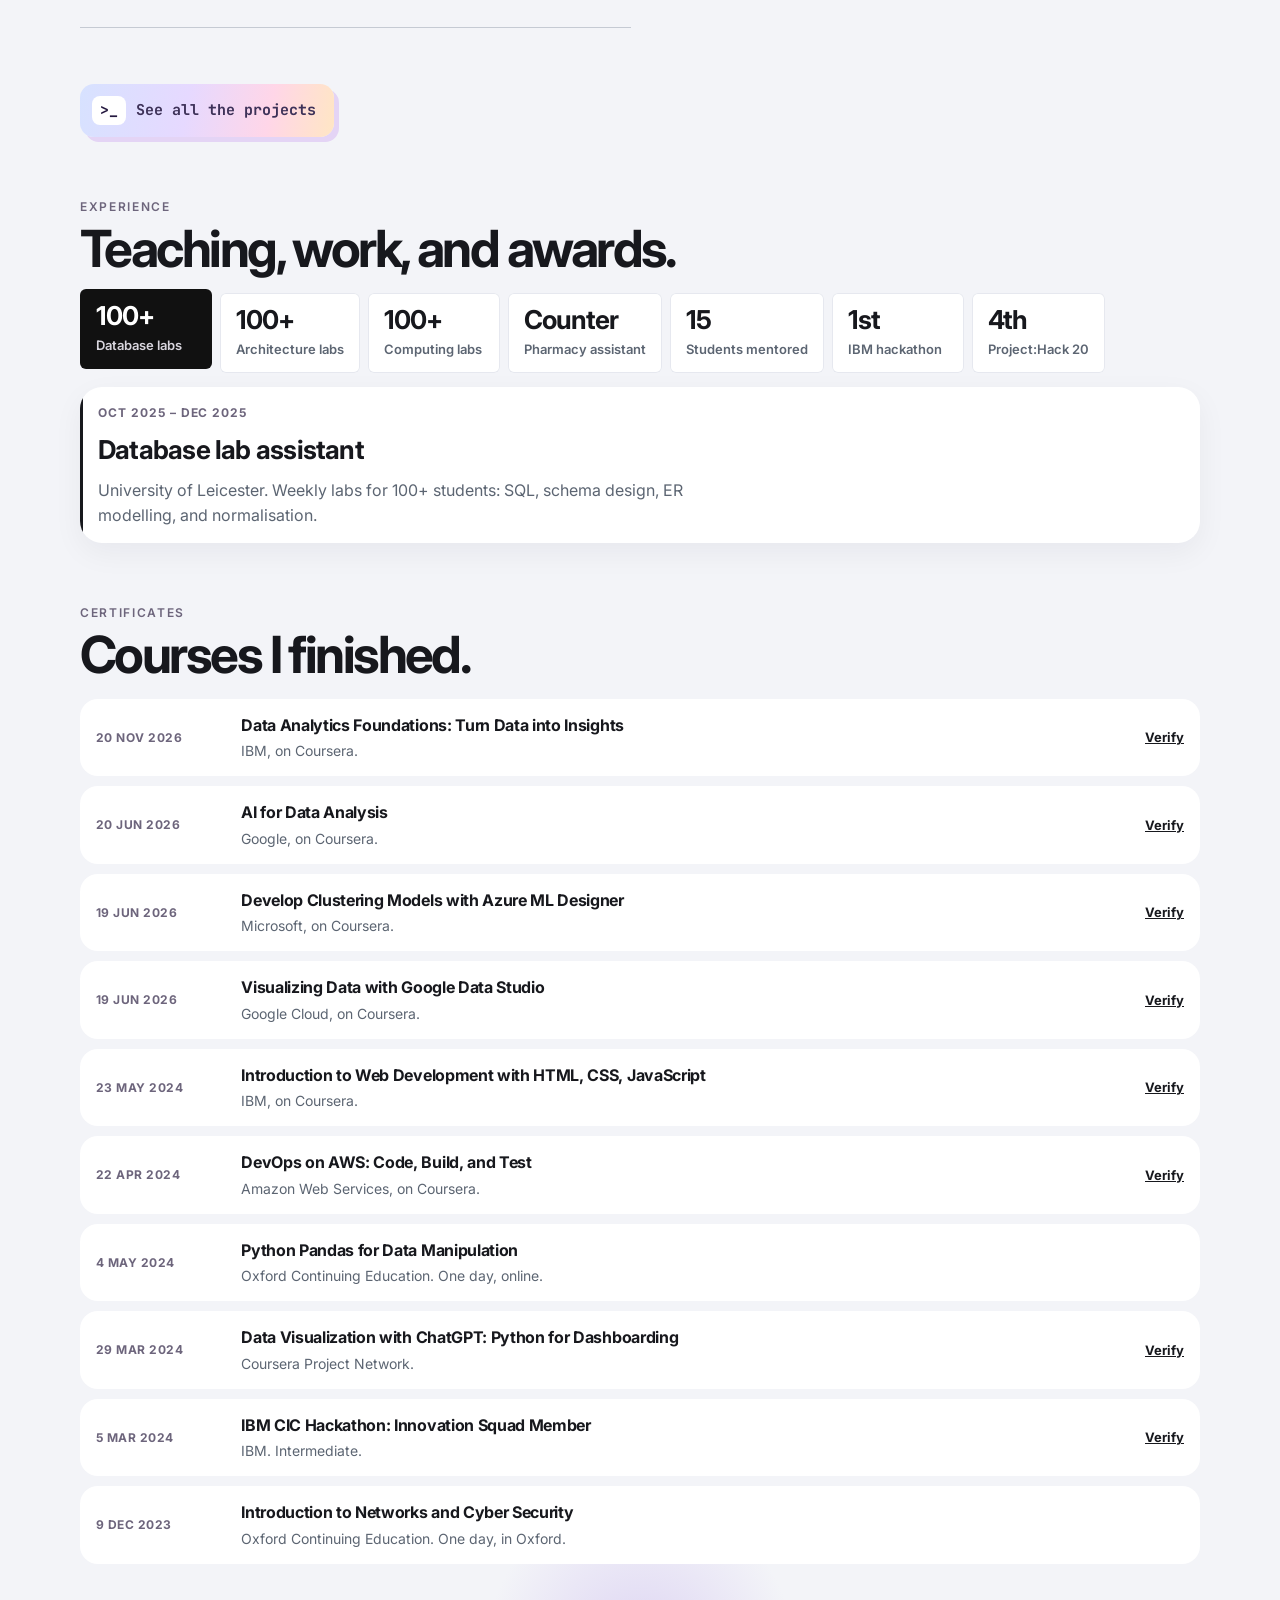
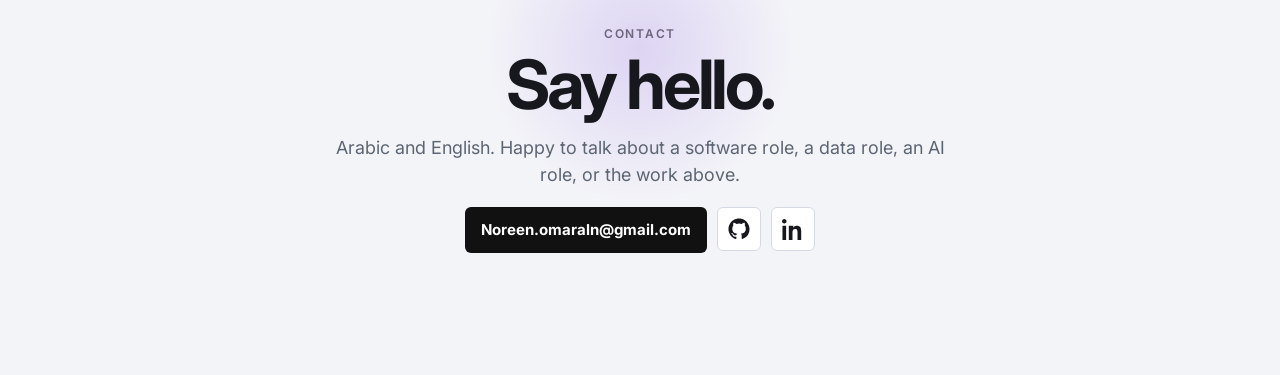
==== commit e90c5807: "Reorder the proudest projects, soften the projects button, and square the other buttons." ====
--- a/index.html
+++ b/index.html
@@ -8,7 +8,7 @@
     <link rel="preconnect" href="https://fonts.googleapis.com">
     <link rel="preconnect" href="https://fonts.gstatic.com" crossorigin>
     <link href="https://fonts.googleapis.com/css2?family=IBM+Plex+Mono:wght@500&family=Inter:wght@400;500;600;700;800&family=JetBrains+Mono:wght@400;600&family=Noto+Naskh+Arabic:wght@600&display=swap" rel="stylesheet">
-    <link rel="stylesheet" href="style.css?v=30">
+    <link rel="stylesheet" href="style.css?v=31">
 </head>
 <body>
 <nav>
@@ -258,16 +258,6 @@
         <h2>Proudest.</h2>
         <p class="lede">The ones I would open first.</p>
         <div class="proud">
-            <article class="pcard tilt lead">
-                <a class="pmedia fit" style="--mat:#ffe56a" href="https://nno3.github.io/skills-hive/dashboard/" aria-label="Skills Hive"><span class="flag">I led it</span><img src="images/skillshive.jpg" alt="Skills Hive dashboard with courses completed, learning hours, a bronze badge, and recommended courses."></a>
-                <div class="pbody">
-                    <h3><a href="https://nno3.github.io/skills-hive/dashboard/">Skills Hive</a></h3>
-                    <p class="got">I built the chatbot, the dashboard, and the game.</p>
-                    <p class="did">I contributed to a lot of the other tasks and the UI. Scrum Master for the group across two sprints.</p>
-                    <ul class="boxes"><li>JavaScript</li><li>HTML</li><li>CSS</li></ul>
-                    <p class="links mini"><a href="https://nno3.github.io/skills-hive/dashboard/">Dashboard</a><a class="ghost" href="https://github.com/nno3/skills-hive">Code</a></p>
-                </div>
-            </article>
             <article class="pcard tilt">
                 <a class="pmedia fit" style="--mat:#f3ead8" href="https://neuroease-dashboard.onrender.com/" aria-label="NeuroEase"><span class="flag">Two sites</span><img src="images/neuroease.jpg" alt="NeuroEase caregiver activity page, with memory and math sessions."></a>
                 <div class="pbody">
@@ -287,6 +277,14 @@
                 </div>
             </article>
             <article class="pcard tilt">
+                <a class="pmedia fit" style="--mat:#111318" href="retina.html" aria-label="Retinal vessels"><span class="flag">0.67 IoU</span><img src="images/retina.jpg" alt="Best, median, and worst retinal vessel results, beside the ground truth and the errors."></a>
+                <div class="pbody">
+                    <h3><a href="retina.html">Retinal vessels</a></h3>
+                    <p class="got">Reached vessel IoU 0.67, including on images it was not tuned on.</p>
+                    <p class="links mini"><a href="retina.html">Read the result</a></p>
+                </div>
+            </article>
+            <article class="pcard tilt">
                 <a class="pmedia fit" style="--mat:#dcecc8" href="https://nno3.github.io/street-crime/"><span class="flag">MAE 3.47</span><img src="images/crime.png" alt="Bar chart of London areas with the most street incidents in 2023."></a>
                 <div class="pbody">
                     <h3><a href="https://nno3.github.io/street-crime/">Street crime, 2023</a></h3>
@@ -295,19 +293,11 @@
                 </div>
             </article>
             <article class="pcard tilt">
-                <a class="pmedia fit" style="--mat:#111318" href="retina.html" aria-label="Retinal vessels"><span class="flag">0.67 IoU</span><img src="images/retina.jpg" alt="Best, median, and worst retinal vessel results, beside the ground truth and the errors."></a>
-                <div class="pbody">
-                    <h3><a href="retina.html">Retinal vessels</a></h3>
-                    <p class="got">Reached vessel IoU 0.67, including on images it was not tuned on.</p>
-                    <p class="links mini"><a href="retina.html">Read the result</a></p>
-                </div>
-            </article>
-            <article class="pcard tilt">
-                <a class="pmedia" style="--mat:#e7f4f1" href="boardroom/index.html" aria-label="Boardroom"><span class="flag">4 agents</span><span class="paper" aria-hidden="true"><b>Plan</b><small>CEO, marketing, finance, engineering</small></span></a>
-                <div class="pbody">
-                    <h3><a href="boardroom/index.html">Boardroom</a></h3>
-                    <p class="got">Four agents hand the idea along, and the CEO writes one plan.</p>
-                    <p class="links mini"><a href="boardroom/index.html">Live demo</a><a class="ghost" href="https://github.com/nno3/boardroom">Code</a></p>
+                <a class="pmedia" style="--mat:#f3efc0" href="https://nno3.github.io/skills-hive/hexahive/" aria-label="HexaHive"><span class="flag">Puzzle</span><span class="paper" aria-hidden="true"><b>Hex</b><small>clear a full row</small></span></a>
+                <div class="pbody">
+                    <h3><a href="https://nno3.github.io/skills-hive/hexahive/">HexaHive</a></h3>
+                    <p class="got">The hexagonal puzzle I built for Skills Hive, the group project I led.</p>
+                    <p class="links mini"><a href="https://nno3.github.io/skills-hive/hexahive/">Live</a><a class="ghost" href="https://github.com/nno3/skills-hive">Code</a></p>
                 </div>
             </article>
         </div>
@@ -616,8 +606,8 @@
         <p class="lede">Arabic and English. Happy to talk about a software role, a data role, an AI role, or the work above.</p>
         <p class="hero-links">
             <a class="btn" href="mailto:Noreen.omaraln@gmail.com">Noreen.omaraln@gmail.com</a>
-            <a class="text-link" href="https://github.com/nno3">GitHub</a>
-            <a class="text-link" href="https://www.linkedin.com/in/noreen-omar-alnageeb/">LinkedIn</a>
+            <a class="icon-btn" href="https://github.com/nno3" aria-label="GitHub"><svg xmlns="http://www.w3.org/2000/svg" viewBox="0 0 24 24" width="22" height="22" aria-hidden="true" focusable="false"><path fill="currentColor" d="M12 .5C5.73.5.5 5.73.5 12.02c0 5.1 3.29 9.42 7.86 10.95.58.1.79-.25.79-.56 0-.28-.01-1.02-.02-2-3.2.7-3.88-1.54-3.88-1.54-.53-1.34-1.28-1.7-1.28-1.7-1.05-.72.08-.7.08-.7 1.16.08 1.77 1.2 1.77 1.2 1.03 1.77 2.7 1.26 3.36.96.1-.75.4-1.26.73-1.55-2.55-.29-5.23-1.28-5.23-5.7 0-1.26.45-2.29 1.19-3.1-.12-.29-.52-1.46.11-3.05 0 0 .97-.31 3.18 1.18a11.1 11.1 0 0 1 5.8 0c2.2-1.49 3.17-1.18 3.17-1.18.64 1.59.24 2.76.12 3.05.74.81 1.18 1.84 1.18 3.1 0 4.43-2.69 5.4-5.25 5.69.41.36.78 1.06.78 2.14 0 1.55-.01 2.8-.01 3.18 0 .31.21.67.8.56A11.52 11.52 0 0 0 23.5 12C23.5 5.73 18.27.5 12 .5z"/></svg></a>
+            <a class="icon-btn" href="https://www.linkedin.com/in/noreen-omar-alnageeb/" aria-label="LinkedIn"><svg xmlns="http://www.w3.org/2000/svg" viewBox="0 0 24 24" width="22" height="22" aria-hidden="true" focusable="false"><path fill="currentColor" d="M4.98 3.5C4.98 4.88 3.88 6 2.5 6S0 4.88 0 3.5 1.12 1 2.5 1s2.48 1.12 2.48 2.5zM.5 8.5h4V24h-4V8.5zM8.5 8.5h3.8v2.1h.05c.53-1 1.84-2.1 3.79-2.1 4.05 0 4.8 2.67 4.8 6.14V24h-4v-7.7c0-1.84-.03-4.2-2.56-4.2-2.56 0-2.95 2-2.95 4.06V24h-4V8.5z"/></svg></a>
         </p>
     </section>
 </main>
--- a/style.css
+++ b/style.css
@@ -39,7 +39,7 @@
 .mark { color: var(--ink); font: 700 18px/1 var(--sans); letter-spacing: -0.04em; text-decoration: none; }
 .nav-links { display: flex; align-items: center; flex-wrap: wrap; gap: 8px 18px; }
 .nav-links a { color: var(--ink); font-size: 14px; font-weight: 600; text-decoration: none; }
-.nav-btn { background: #111; color: #fff !important; padding: 10px 14px; border-radius: 999px; }
+.nav-btn { background: #111; color: #fff !important; padding: 10px 14px; border-radius: 6px; }
 
 main { width: min(1120px, calc(100% - 32px)); margin: 0 auto; padding-bottom: 96px; }
 
@@ -72,7 +72,7 @@
     font-weight: 700;
     font-size: 14px;
     padding: 11px 16px;
-    border-radius: 999px;
+    border-radius: 6px;
 }
 .btn, .links a {
     background: #111;
@@ -134,7 +134,7 @@
     color: var(--ink);
     font: 600 14px/1 var(--sans);
     padding: 12px 16px;
-    border-radius: 999px;
+    border-radius: 6px;
     box-shadow: inset 0 0 0 1px #e1e4ec;
 }
 .prompts button span { display: inline-block; transition: transform 0.25s ease; }
@@ -460,10 +460,10 @@
     border: 0;
     border-radius: 14px;
     cursor: pointer;
-    color: #fff;
+    color: #3d3158;
     font: 700 15px/1 "JetBrains Mono", ui-monospace, monospace;
-    background: linear-gradient(100deg, #5b6cff 0%, #9b4dff 40%, #ff4f9a 74%, #ff9a2e 100%);
-    box-shadow: 5px 5px 0 #1b1233;
+    background: linear-gradient(100deg, #d7e2ff 0%, #e6d9ff 42%, #ffd6e8 74%, #ffe6c4 100%);
+    box-shadow: 5px 5px 0 #e4d4f5;
     transition: transform 0.2s ease, box-shadow 0.2s ease;
 }
 .see-all .see-prompt {
@@ -472,8 +472,23 @@
     border-radius: 8px;
     padding: 7px 8px;
 }
-.see-all:hover { transform: translate(-2px, -2px); box-shadow: 8px 8px 0 #1b1233; }
-.see-all:focus-visible { outline: 3px solid #ff9a2e; outline-offset: 3px; }
+.see-all:hover { transform: translate(-2px, -2px); box-shadow: 8px 8px 0 #e4d4f5; }
+.see-all:focus-visible { outline: 3px solid #c9b6ee; outline-offset: 3px; }
+.icon-btn {
+    display: inline-flex;
+    align-items: center;
+    justify-content: center;
+    width: 44px;
+    height: 44px;
+    padding: 0;
+    border-radius: 6px;
+    background: #fff;
+    color: var(--ink);
+    border: 1px solid #d5d9e2;
+    text-decoration: none;
+}
+.icon-btn svg { display: block; }
+.icon-btn:hover { transform: translateY(-2px); }
 .rest { scroll-margin-top: 84px; margin-top: 36px; }
 .rest[hidden] { display: none; }
 .grid { display: grid; gap: 28px 18px; margin-top: 22px; }
@@ -605,7 +620,7 @@
 .deck button {
     border: 0;
     background: #fff;
-    border-radius: 18px;
+    border-radius: 6px;
     padding: 14px 16px;
     min-width: 132px;
     text-align: left;
@@ -804,9 +819,6 @@
     .plan-grid { grid-template-columns: 1.3fr 0.9fr 1fr; }
     .clusters { grid-template-columns: 1.1fr 0.9fr 1.1fr; }
     .proud { grid-template-columns: 1fr 1fr; }
-    .proud .lead { grid-column: 1 / -1; }
-    .proud .lead .pmedia { height: 320px; }
-    .proud .lead .pmedia img { object-fit: cover; object-position: top center; top: 16px; height: calc(100% - 16px); }
     .proof { grid-template-columns: 1fr 1fr; }
     .bench { grid-template-columns: 1.05fr 0.95fr; }
     .stops { grid-template-columns: 1fr 1fr 1fr; align-items: start; }
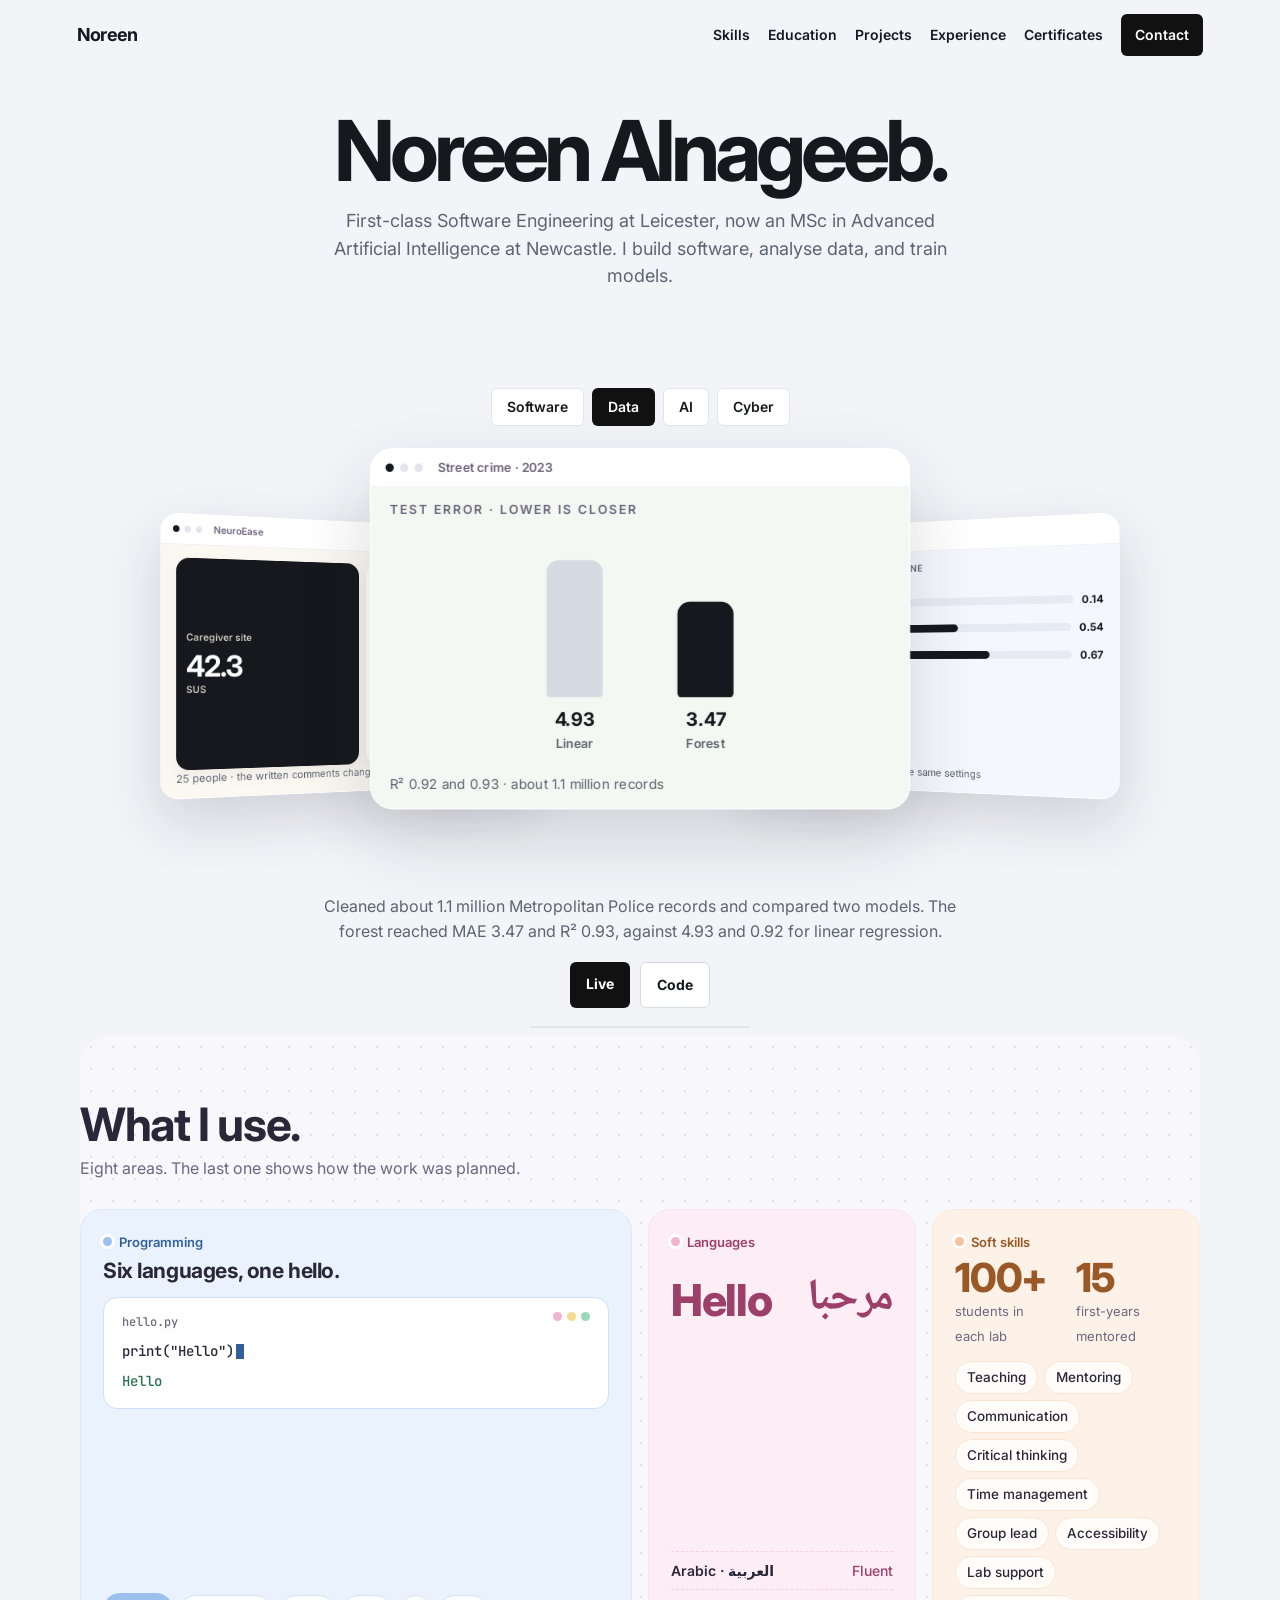
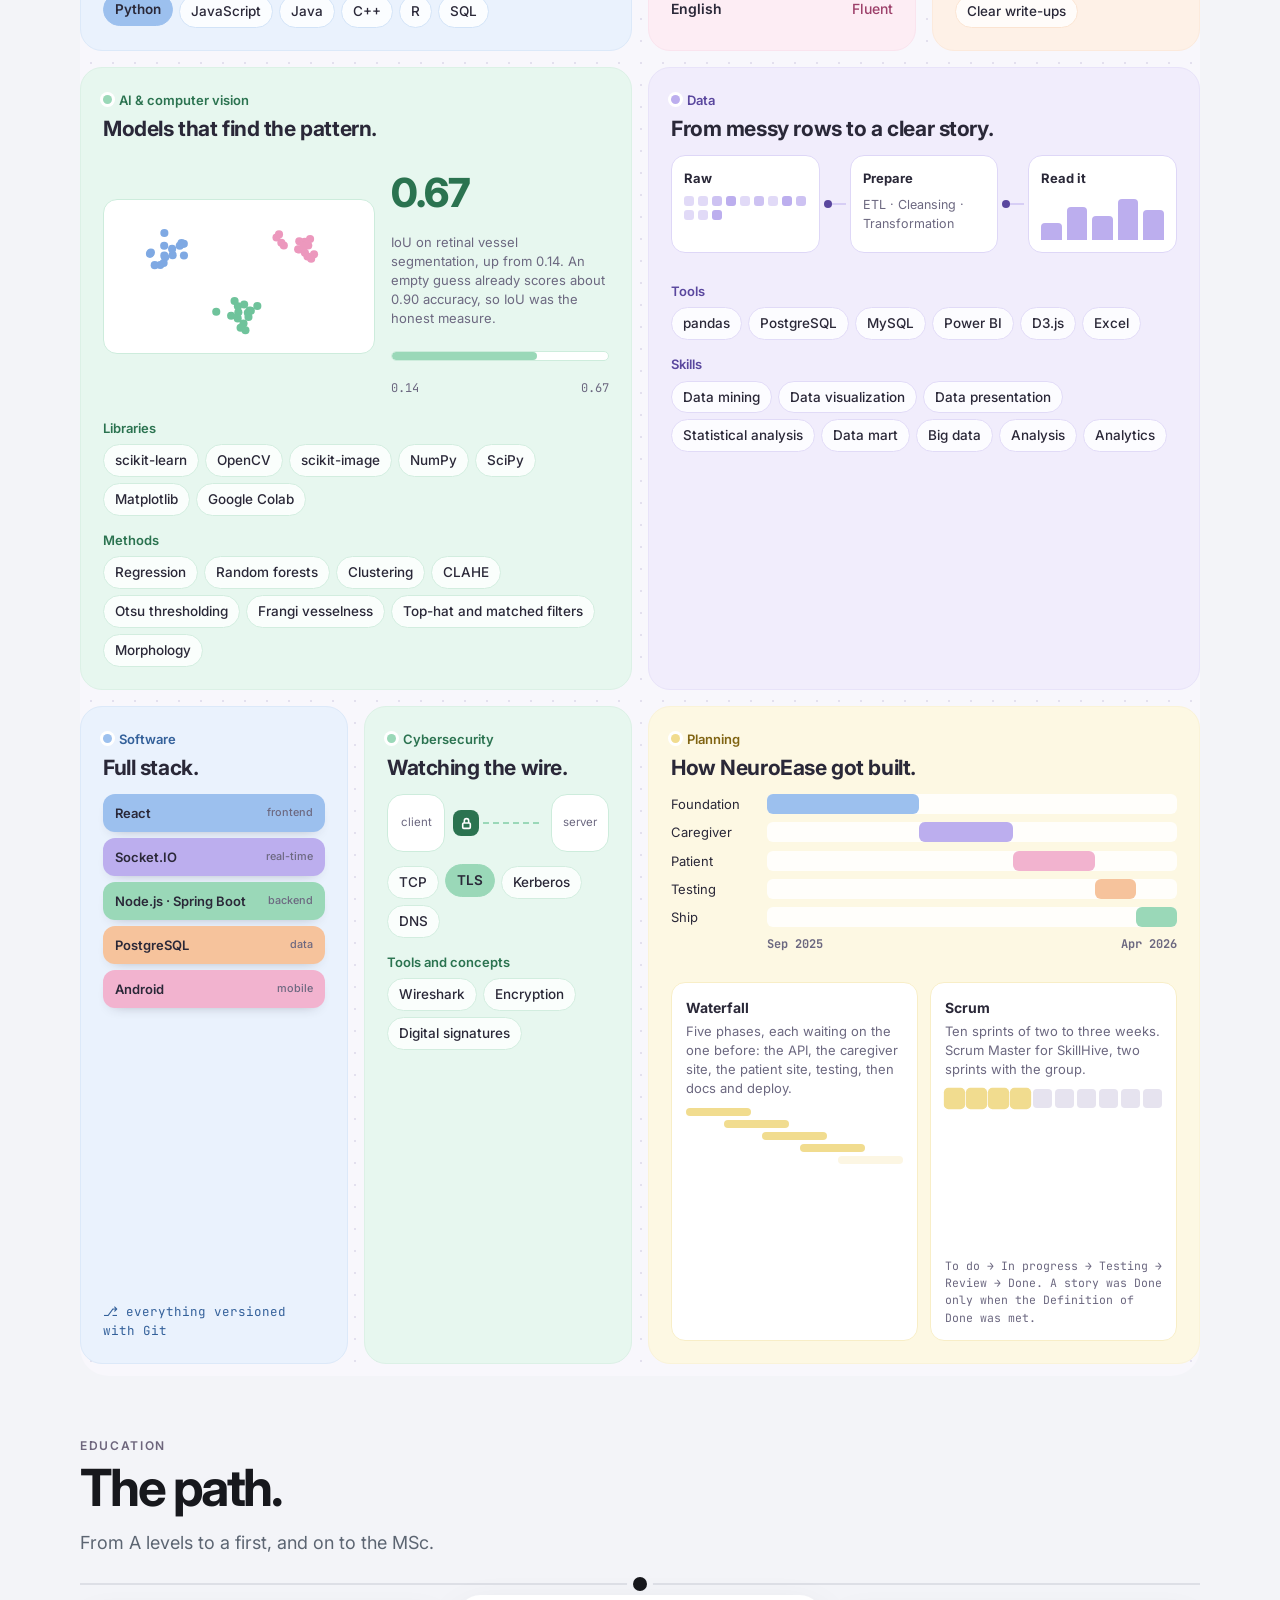
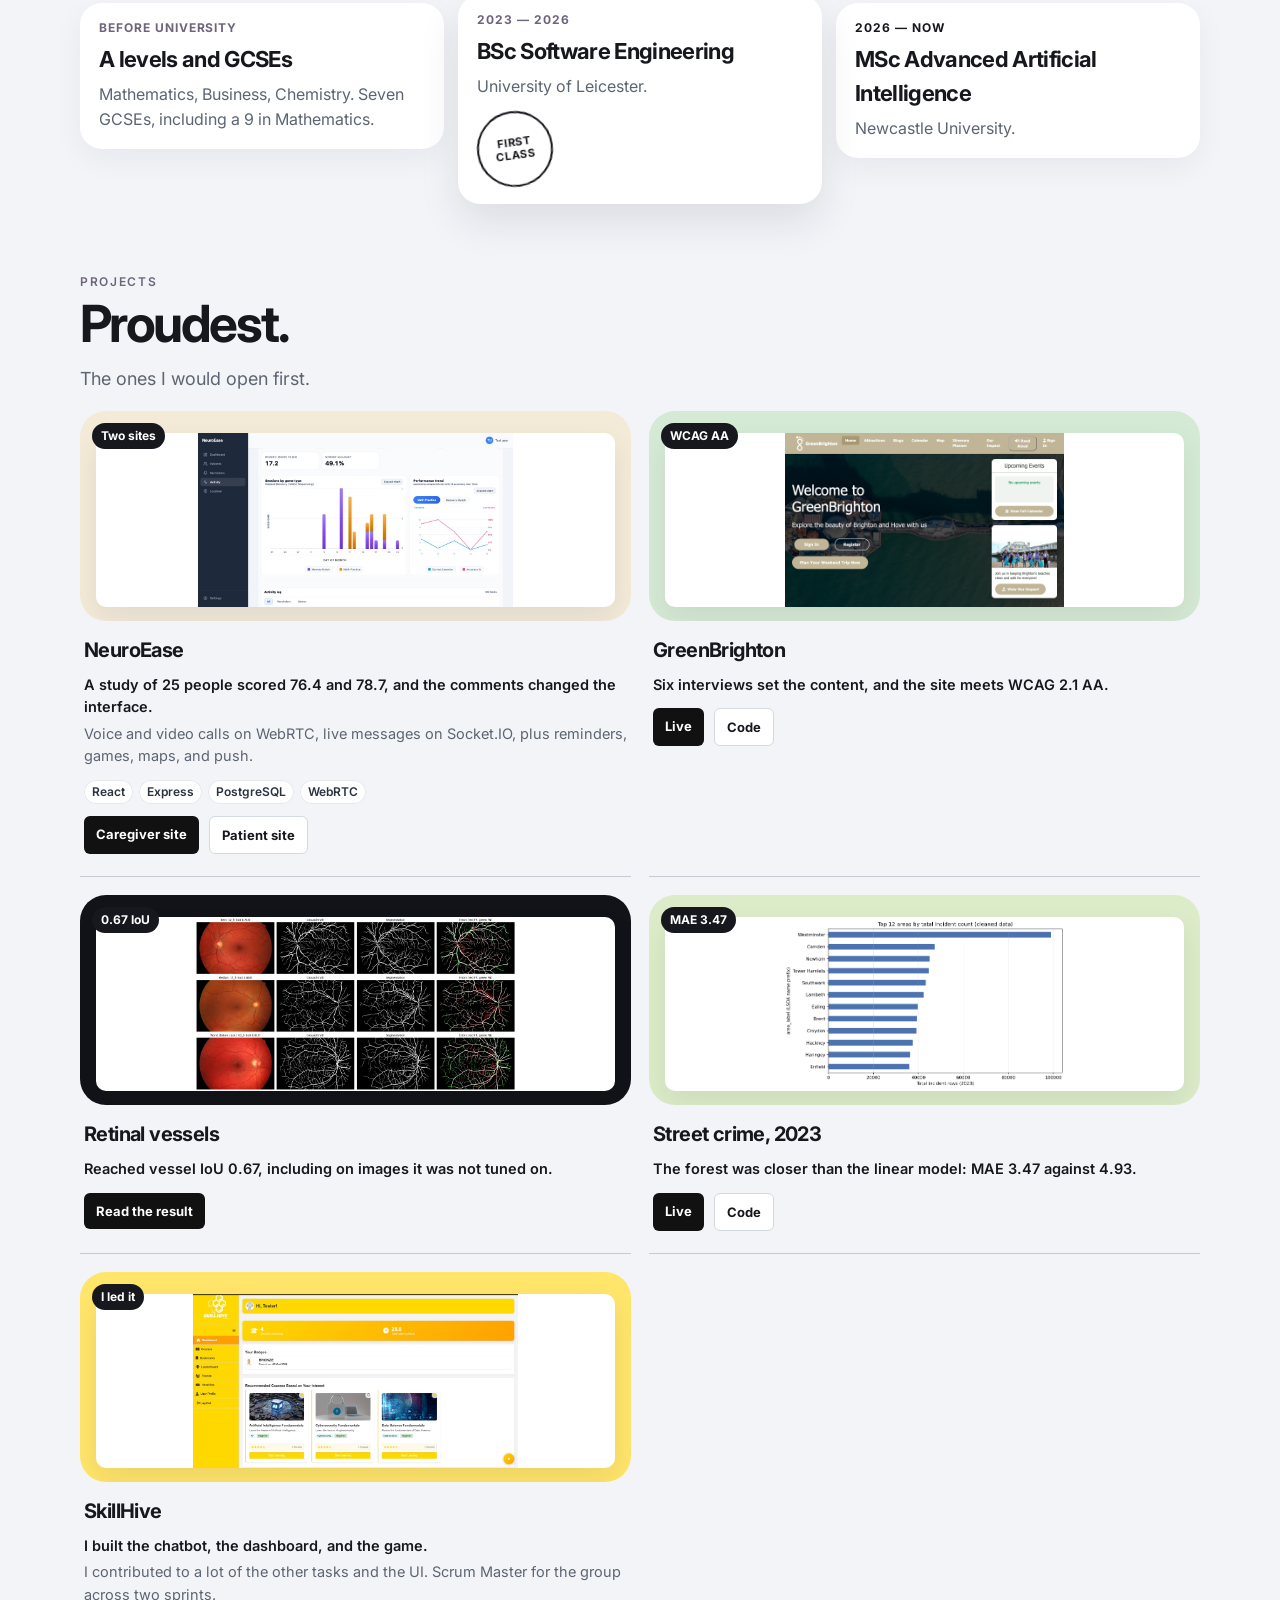
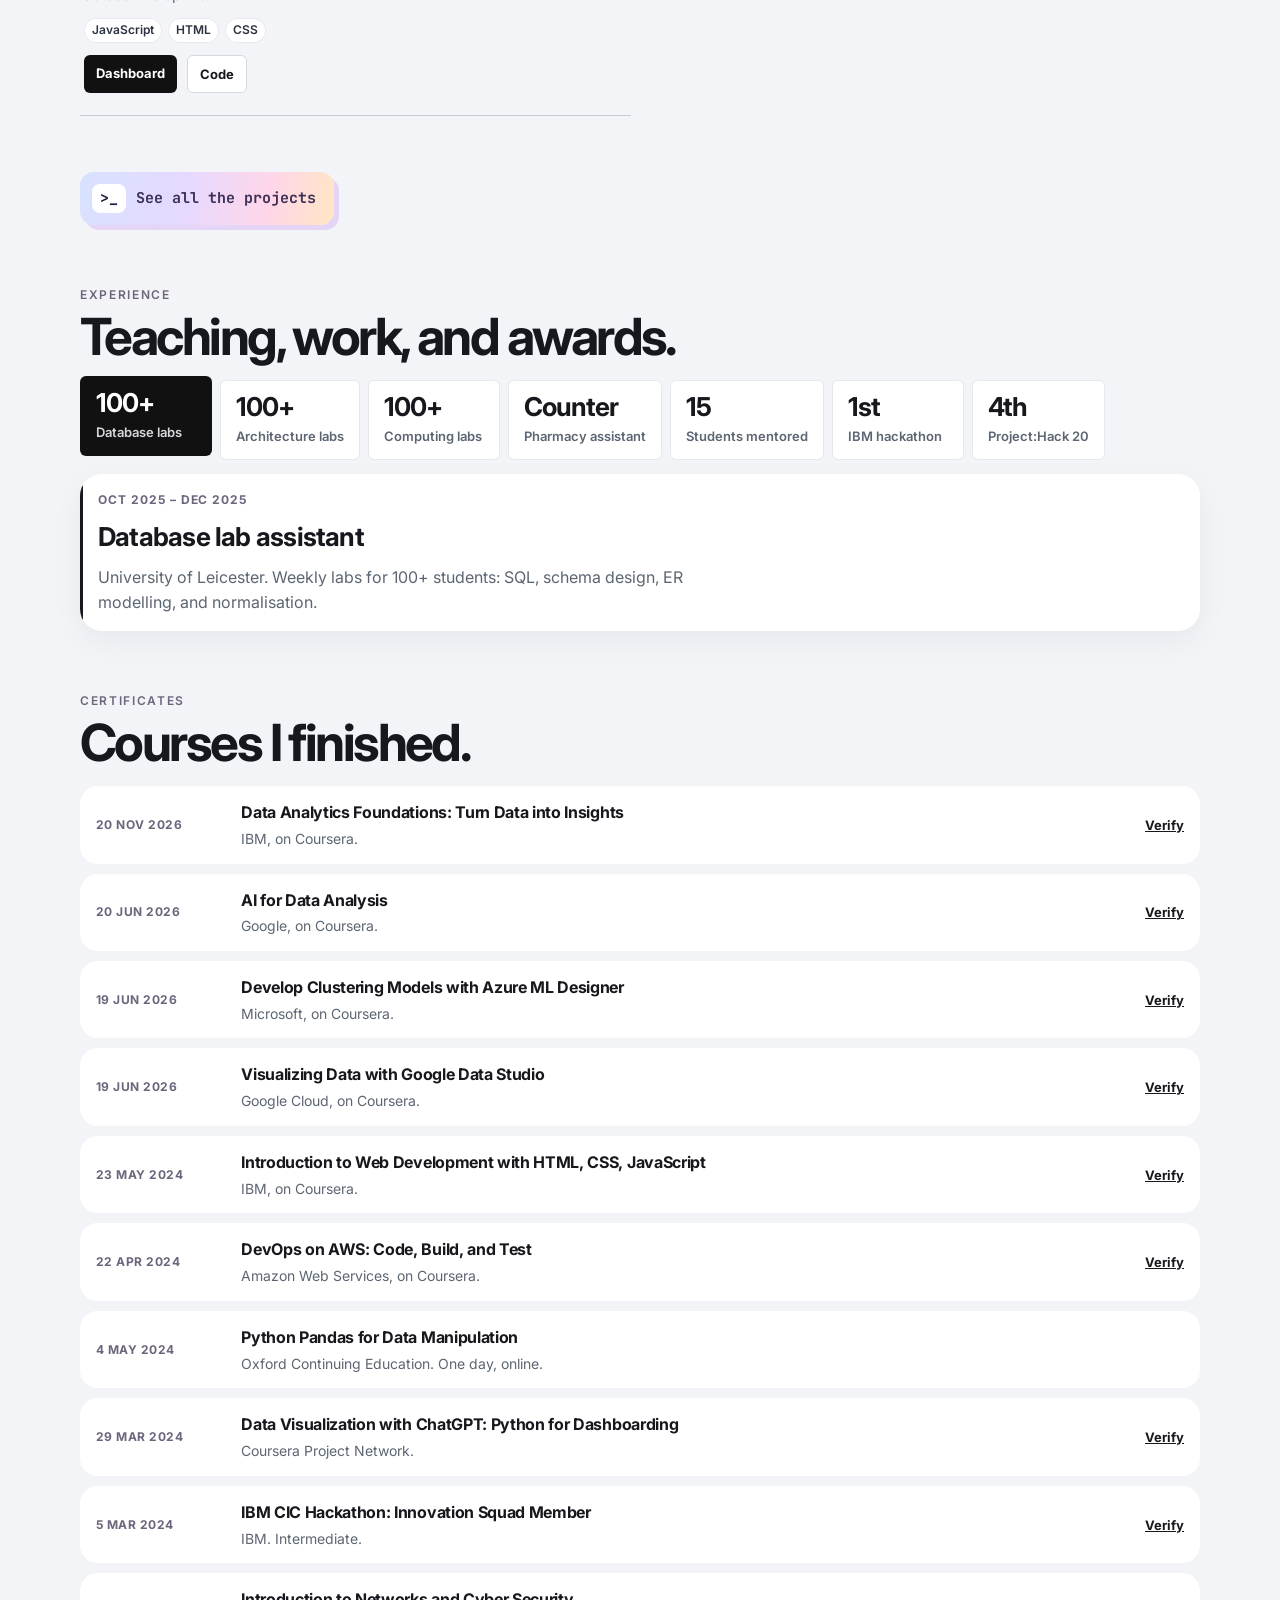
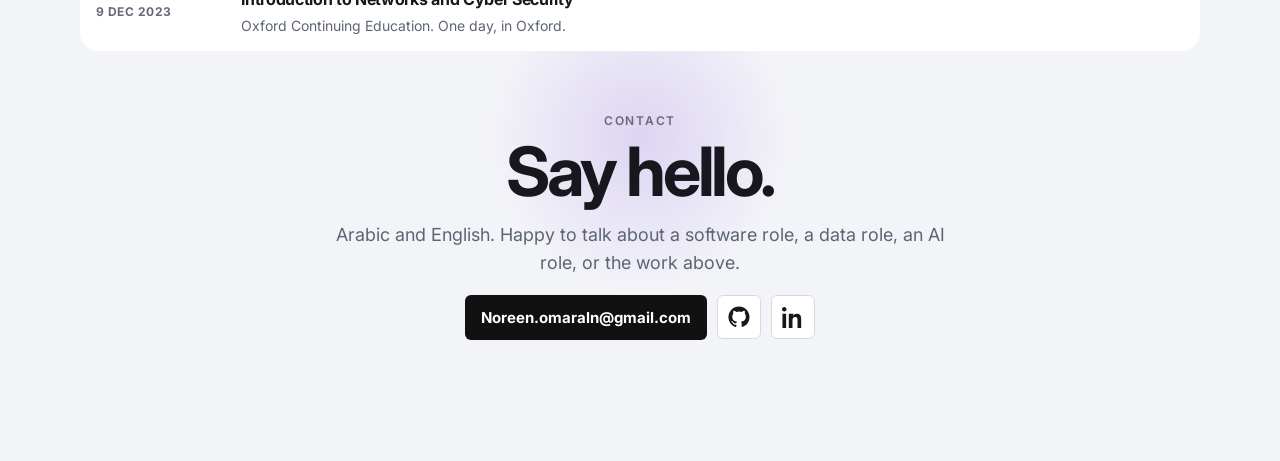
==== commit 23c95256: "Put SkillHive in the proudest row and stop the project cards tilting." ====
--- a/index.html
+++ b/index.html
@@ -8,7 +8,7 @@
     <link rel="preconnect" href="https://fonts.googleapis.com">
     <link rel="preconnect" href="https://fonts.gstatic.com" crossorigin>
     <link href="https://fonts.googleapis.com/css2?family=IBM+Plex+Mono:wght@500&family=Inter:wght@400;500;600;700;800&family=JetBrains+Mono:wght@400;600&family=Noto+Naskh+Arabic:wght@600&display=swap" rel="stylesheet">
-    <link rel="stylesheet" href="style.css?v=31">
+    <link rel="stylesheet" href="style.css?v=32">
 </head>
 <body>
 <nav>
@@ -217,7 +217,7 @@
                     </div>
                     <div class="mini">
                         <b>Scrum</b>
-                        <p>Ten sprints of two to three weeks. Scrum Master for Skills Hive, two sprints with the group.</p>
+                        <p>Ten sprints of two to three weeks. Scrum Master for SkillHive, two sprints with the group.</p>
                         <div class="sprints" id="sk-sprints"><i></i><i></i><i></i><i></i><i></i><i></i><i></i><i></i><i></i><i></i></div>
                         <div class="cols">To do → In progress → Testing → Review → Done. A story was Done only when the Definition of Done was met.</div>
                     </div>
@@ -258,7 +258,7 @@
         <h2>Proudest.</h2>
         <p class="lede">The ones I would open first.</p>
         <div class="proud">
-            <article class="pcard tilt">
+            <article class="pcard">
                 <a class="pmedia fit" style="--mat:#f3ead8" href="https://neuroease-dashboard.onrender.com/" aria-label="NeuroEase"><span class="flag">Two sites</span><img src="images/neuroease.jpg" alt="NeuroEase caregiver activity page, with memory and math sessions."></a>
                 <div class="pbody">
                     <h3><a href="https://neuroease-dashboard.onrender.com/">NeuroEase</a></h3>
@@ -268,7 +268,7 @@
                     <p class="links mini"><a href="https://neuroease-dashboard.onrender.com/">Caregiver site</a><a class="ghost" href="https://neuroease-patient.onrender.com/">Patient site</a></p>
                 </div>
             </article>
-            <article class="pcard tilt">
+            <article class="pcard">
                 <a class="pmedia fit" style="--mat:#d5ead4" href="https://nno3.github.io/BrightonGreen/"><span class="flag">WCAG AA</span><img src="images/greenbrighton.png" alt="GreenBrighton homepage."></a>
                 <div class="pbody">
                     <h3><a href="https://nno3.github.io/BrightonGreen/">GreenBrighton</a></h3>
@@ -276,7 +276,7 @@
                     <p class="links mini"><a href="https://nno3.github.io/BrightonGreen/">Live</a><a class="ghost" href="https://github.com/nno3/BrightonGreen">Code</a></p>
                 </div>
             </article>
-            <article class="pcard tilt">
+            <article class="pcard">
                 <a class="pmedia fit" style="--mat:#111318" href="retina.html" aria-label="Retinal vessels"><span class="flag">0.67 IoU</span><img src="images/retina.jpg" alt="Best, median, and worst retinal vessel results, beside the ground truth and the errors."></a>
                 <div class="pbody">
                     <h3><a href="retina.html">Retinal vessels</a></h3>
@@ -284,7 +284,7 @@
                     <p class="links mini"><a href="retina.html">Read the result</a></p>
                 </div>
             </article>
-            <article class="pcard tilt">
+            <article class="pcard">
                 <a class="pmedia fit" style="--mat:#dcecc8" href="https://nno3.github.io/street-crime/"><span class="flag">MAE 3.47</span><img src="images/crime.png" alt="Bar chart of London areas with the most street incidents in 2023."></a>
                 <div class="pbody">
                     <h3><a href="https://nno3.github.io/street-crime/">Street crime, 2023</a></h3>
@@ -292,12 +292,14 @@
                     <p class="links mini"><a href="https://nno3.github.io/street-crime/">Live</a><a class="ghost" href="https://github.com/nno3/street-crime">Code</a></p>
                 </div>
             </article>
-            <article class="pcard tilt">
-                <a class="pmedia" style="--mat:#f3efc0" href="https://nno3.github.io/skills-hive/hexahive/" aria-label="HexaHive"><span class="flag">Puzzle</span><span class="paper" aria-hidden="true"><b>Hex</b><small>clear a full row</small></span></a>
-                <div class="pbody">
-                    <h3><a href="https://nno3.github.io/skills-hive/hexahive/">HexaHive</a></h3>
-                    <p class="got">The hexagonal puzzle I built for Skills Hive, the group project I led.</p>
-                    <p class="links mini"><a href="https://nno3.github.io/skills-hive/hexahive/">Live</a><a class="ghost" href="https://github.com/nno3/skills-hive">Code</a></p>
+            <article class="pcard">
+                <a class="pmedia fit" style="--mat:#ffe56a" href="https://nno3.github.io/skills-hive/dashboard/" aria-label="SkillHive"><span class="flag">I led it</span><img src="images/skillshive.jpg" alt="SkillHive dashboard with courses completed, learning hours, a bronze badge, and recommended courses."></a>
+                <div class="pbody">
+                    <h3><a href="https://nno3.github.io/skills-hive/dashboard/">SkillHive</a></h3>
+                    <p class="got">I built the chatbot, the dashboard, and the game.</p>
+                    <p class="did">I contributed to a lot of the other tasks and the UI. Scrum Master for the group across two sprints.</p>
+                    <ul class="boxes"><li>JavaScript</li><li>HTML</li><li>CSS</li></ul>
+                    <p class="links mini"><a href="https://nno3.github.io/skills-hive/dashboard/">Dashboard</a><a class="ghost" href="https://github.com/nno3/skills-hive">Code</a></p>
                 </div>
             </article>
         </div>
@@ -399,9 +401,9 @@
                 </div>
             </article>
             <article class="pcard" data-kind="software">
-                <a class="pmedia fit" style="--mat:#ffe56a" href="https://nno3.github.io/skills-hive/dashboard/" aria-label="Skills Hive"><span class="flag">I led it</span><img src="images/skillshive.jpg" alt="Skills Hive dashboard with courses completed, learning hours, a bronze badge, and recommended courses."></a>
-                <div class="pbody">
-                    <h3><a href="https://nno3.github.io/skills-hive/dashboard/">Skills Hive</a></h3>
+                <a class="pmedia fit" style="--mat:#ffe56a" href="https://nno3.github.io/skills-hive/dashboard/" aria-label="SkillHive"><span class="flag">I led it</span><img src="images/skillshive.jpg" alt="SkillHive dashboard with courses completed, learning hours, a bronze badge, and recommended courses."></a>
+                <div class="pbody">
+                    <h3><a href="https://nno3.github.io/skills-hive/dashboard/">SkillHive</a></h3>
                     <p class="got">I built the chatbot, the dashboard, and the game.</p>
                     <p class="did">I contributed to a lot of the other tasks and the UI. Scrum Master for the group across two sprints.</p>
                     <ul class="boxes"><li>JavaScript</li><li>HTML</li><li>CSS</li></ul>
@@ -412,7 +414,7 @@
                 <a class="pmedia" style="--mat:#f3efc0" href="https://nno3.github.io/skills-hive/hexahive/" aria-label="HexaHive"><span class="flag">Puzzle</span><span class="paper" aria-hidden="true"><b>Hex</b><small>clear a full row</small></span></a>
                 <div class="pbody">
                     <h3><a href="https://nno3.github.io/skills-hive/hexahive/">HexaHive</a></h3>
-                    <p class="got">The hexagonal puzzle I built for Skills Hive, the group project I led.</p>
+                    <p class="got">The hexagonal puzzle I built for SkillHive, the group project I led.</p>
                     <p class="did">Arrange the pieces and clear a full row.</p>
                     <ul class="boxes"><li>JavaScript</li><li>HTML</li><li>CSS</li></ul>
                     <p class="links mini"><a href="https://nno3.github.io/skills-hive/hexahive/">Live</a><a class="ghost" href="https://github.com/nno3/skills-hive">Code</a></p>
@@ -611,6 +613,6 @@
         </p>
     </section>
 </main>
-<script src="app.js?v=27"></script>
+<script src="app.js?v=28"></script>
 </body>
 </html>
--- a/style.css
+++ b/style.css
@@ -589,9 +589,7 @@
     display: grid;
     gap: 18px;
     margin: 18px 0 48px;
-    perspective: 1200px;
-}
-.proud .pcard { transform-style: preserve-3d; transition: transform 0.2s ease-out; }
+}
 .deck button { transition: transform 0.3s ease; }
 .deck button[aria-selected="true"] { transform: translateY(-4px); }
 .role.is-on { position: relative; overflow: hidden; }
